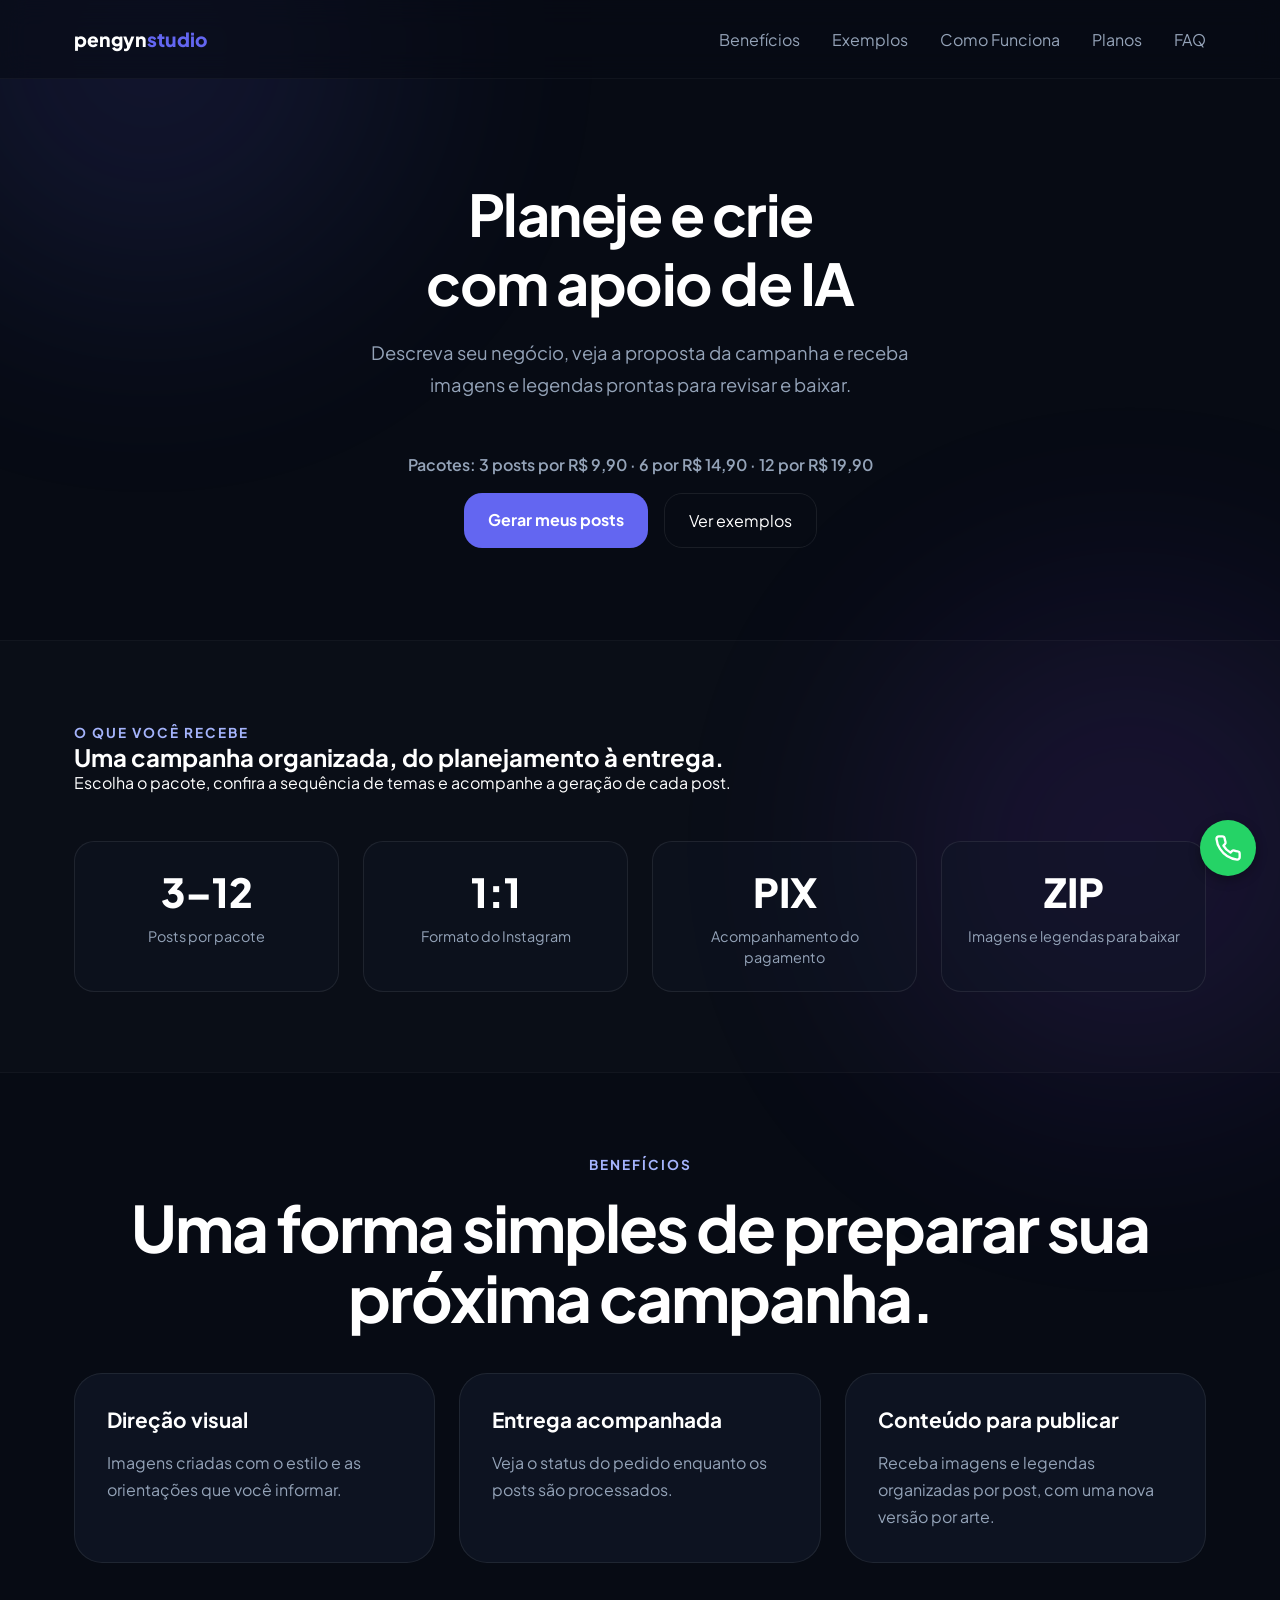
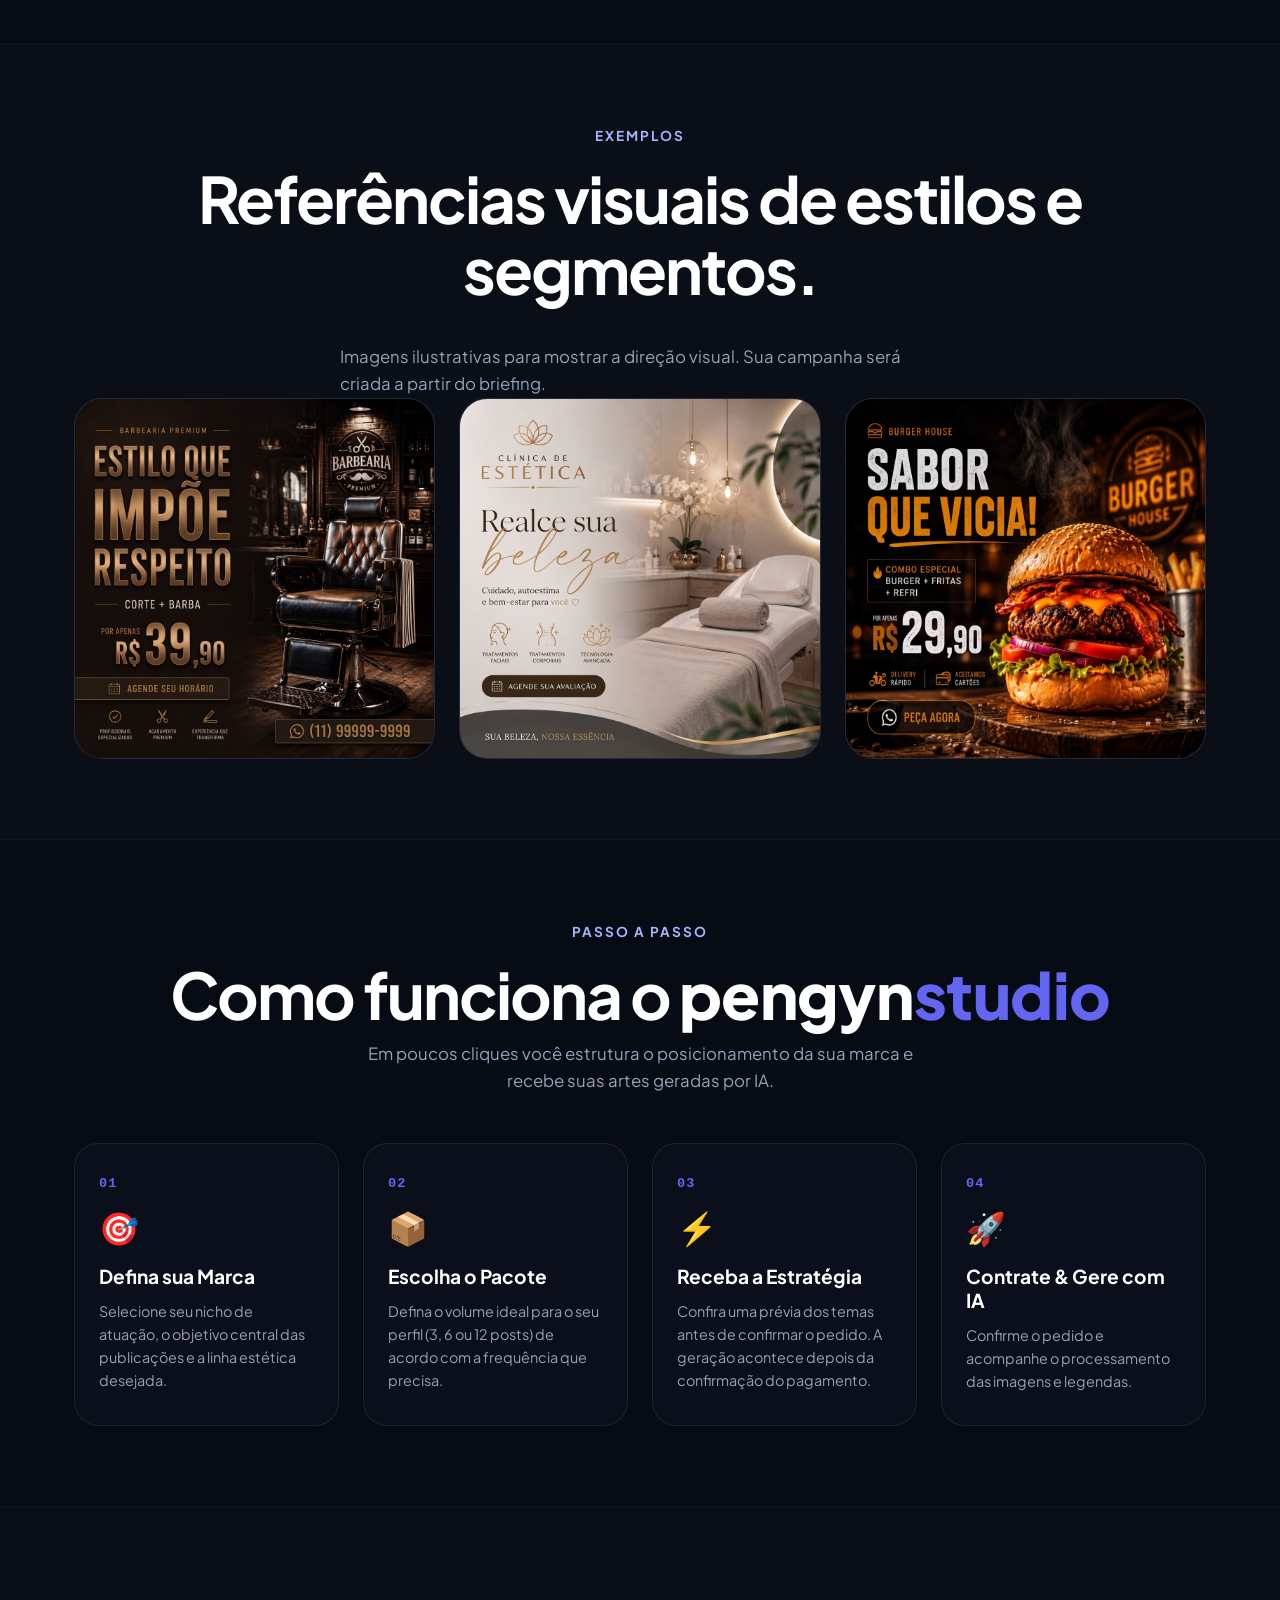
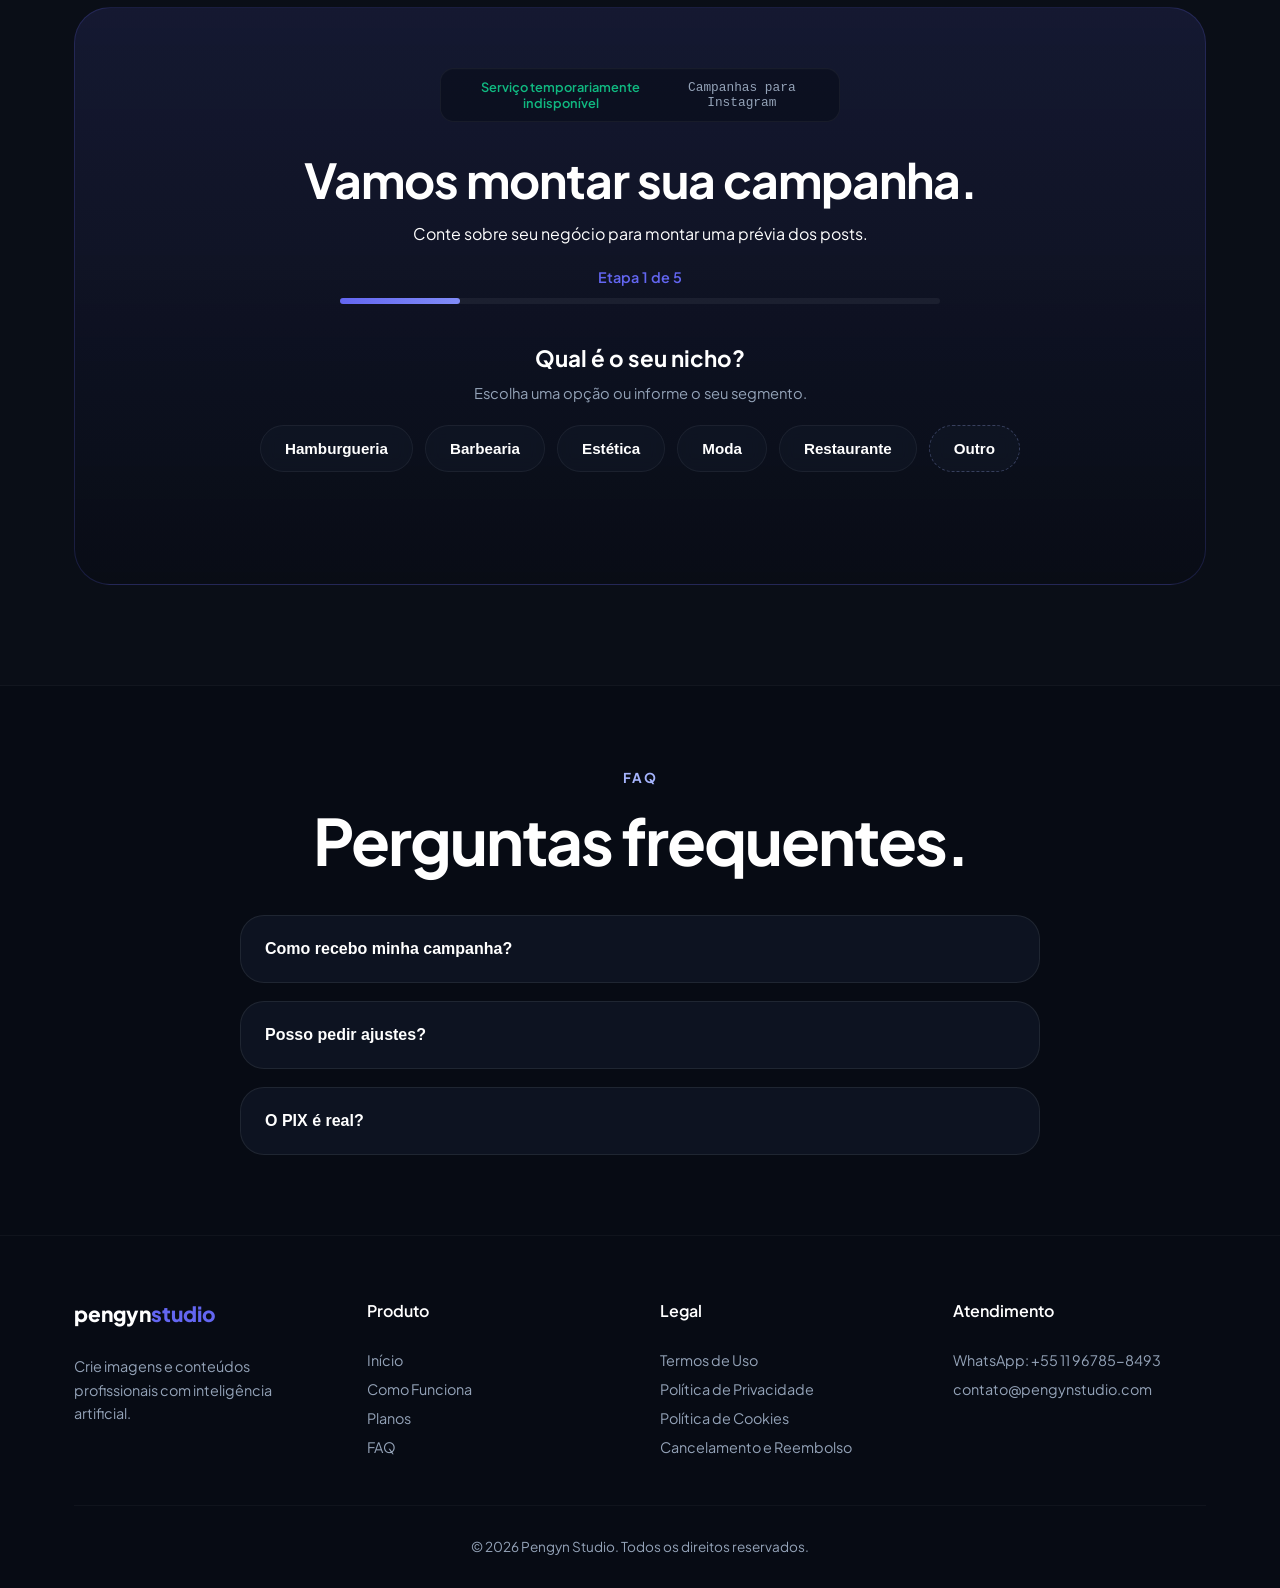
==== frontend/index.html @ 0d28e53b "Polish delivery gallery, mobile layout and accessibility" ====
<!DOCTYPE html>
<html lang="pt-BR">
<head>
  <meta charset="UTF-8">
  <meta name="viewport" content="width=device-width, initial-scale=1.0">

  <title>Pengyn Studio</title>

  <link rel="preconnect" href="https://fonts.googleapis.com">
  <link rel="preconnect" href="https://fonts.gstatic.com" crossorigin>

  <link href="https://fonts.googleapis.com/css2?family=Plus+Jakarta+Sans:wght@400;500;600;700;800&display=swap" rel="stylesheet">

  <link rel="stylesheet" href="styles.css">
</head>

<body>
  <a class="skip-link" href="#onboarding">Ir para criar campanha</a>

  <!-- BACKGROUND GLOW -->
  <div class="bg-glow glow-1"></div>
  <div class="bg-glow glow-2"></div>

  <!-- NAVBAR -->
  <header class="navbar">
    <div class="container nav-wrapper">

      <div class="logo" id="logo-top">
        pengyn<span>studio</span>
      </div>

      <nav class="nav-links">
        <a href="#benefits">Benefícios</a>
        <a href="#showcase">Exemplos</a>
        <a href="#how-it-works">Como Funciona</a>
        <a href="#onboarding">Planos</a>
        <a href="#faq">FAQ</a>
      </nav>

    </div>
  </header>

  <!-- HERO -->
  <section class="hero">
    <div class="container hero-grid">
      <div class="hero-content reveal">

        <h1>
          Planeje e crie <span class="dynamic-text">posts para sua marca</span><br> com apoio de IA
        </h1>

        <p class="hero-subtitle">
          Descreva seu negócio, veja a proposta da campanha e receba imagens e legendas prontas para revisar e baixar.
        </p>

        <p class="hero-plan-summary">Pacotes: 3 posts por R$ 9,90 · 6 por R$ 14,90 · 12 por R$ 19,90</p>
        <div class="hero-actions">
          <a href="#onboarding" class="primary-button">
            Gerar meus posts
          </a>
          <a href="#showcase" class="secondary-button">
            Ver exemplos
          </a>
        </div>

      </div>
    </div>
  </section>

  <!-- SOCIAL PROOF PREMIUM -->
  <section class="social-proof reveal">
    <div class="container">
      <div class="proof-header">
        <span class="section-tag">
          O QUE VOCÊ RECEBE
        </span>
        <h2>
          Uma campanha organizada, do planejamento à entrega.
        </h2>
        <p>
          Escolha o pacote, confira a sequência de temas e acompanhe a geração de cada post.
        </p>
      </div>

      <div class="metrics-grid">
        <div class="metric-card">
          <h3>3–12</h3>
          <span>Posts por pacote</span>
        </div>
        <div class="metric-card">
          <h3>1:1</h3>
          <span>Formato do Instagram</span>
        </div>
        <div class="metric-card">
          <h3>PIX</h3>
          <span>Acompanhamento do pagamento</span>
        </div>
        <div class="metric-card">
          <h3>ZIP</h3>
          <span>Imagens e legendas para baixar</span>
        </div>
      </div>
    </div>
  </section>

  <!-- BENEFITS -->
  <section id="benefits" class="benefits">
    <div class="container">
      <div class="section-header reveal">
        <span class="section-tag">
          BENEFÍCIOS
        </span>
        <h2>
          Uma forma simples de preparar sua próxima campanha.
        </h2>
      </div>

      <div class="benefits-grid">
        <div class="benefit-card reveal">
          <h3>Direção visual</h3>
          <p>
            Imagens criadas com o estilo e as orientações que você informar.
          </p>
        </div>
        <div class="benefit-card reveal">
          <h3>Entrega acompanhada</h3>
          <p>
            Veja o status do pedido enquanto os posts são processados.
          </p>
        </div>
        <div class="benefit-card reveal">
          <h3>Conteúdo para publicar</h3>
          <p>
            Receba imagens e legendas organizadas por post, com uma nova versão por arte.
          </p>
        </div>
      </div>
    </div>
  </section>

  <!-- SHOWCASE -->
  <section id="showcase" class="showcase">
    <div class="container">
      <div class="section-header reveal">
        <span class="section-tag">
          EXEMPLOS
        </span>
        <h2>
          Referências visuais de estilos e segmentos.
        </h2>
      </div>

      <p class="section-subtitle">Imagens ilustrativas para mostrar a direção visual. Sua campanha será criada a partir do briefing.</p>
      <div class="showcase-grid">

          <div class="showcase-card reveal">
          <img src="images/barbearia.jfif" alt="Exemplo Barbearia">
        </div>


          <div class="showcase-card reveal">
          <img src="images/estetica.jfif" alt="Exemplo Estética">
        </div>

 
      
             <div class="showcase-card reveal">
          <img src="images/hamburgueria.jpg" alt="Exemplo Hamburgueria">
        </div>
      </div>
    </div>
  </section>

  <!-- HOW IT WORKS -->
  <section id="how-it-works" class="how-it-works">
    <div class="container">
      <div class="section-header reveal">
        <span class="section-tag">PASSO A PASSO</span>
        <h2>Como funciona o <span class="brand-text">pengyn<span>studio</span></span></h2>
        <p class="section-subtitle">
          Em poucos cliques você estrutura o posicionamento da sua marca e recebe suas artes geradas por IA.
        </p>
      </div>

      <div class="steps-grid">
        <div class="step-card reveal">
          <div class="step-number">01</div>
          <div class="step-icon">🎯</div>
          <h3>Defina sua Marca</h3>
          <p>Selecione seu nicho de atuação, o objetivo central das publicações e a linha estética desejada.</p>
        </div>

        <div class="step-card reveal">
          <div class="step-number">02</div>
          <div class="step-icon">📦</div>
          <h3>Escolha o Pacote</h3>
          <p>Defina o volume ideal para o seu perfil (3, 6 ou 12 posts) de acordo com a frequência que precisa.</p>
        </div>

        <div class="step-card reveal">
          <div class="step-number">03</div>
          <div class="step-icon">⚡</div>
          <h3>Receba a Estratégia</h3>
          <p>Confira uma prévia dos temas antes de confirmar o pedido. A geração acontece depois da confirmação do pagamento.</p>
        </div>

        <div class="step-card reveal">
          <div class="step-number">04</div>
          <div class="step-icon">🚀</div>
          <h3>Contrate & Gere com IA</h3>
          <p>Confirme o pedido e acompanhe o processamento das imagens e legendas.</p>
        </div>
      </div>
    </div>
  </section>

  <!-- ONBOARDING (ENGINE) -->
  <section id="onboarding" class="onboarding">
    <div class="container reveal">
      <div class="cta-box">
        
        <div class="engine-topbar">
          <div class="engine-status">
            <span class="pulse-dot"></span> Verificando serviço...
          </div>
          <div class="engine-version">
            Campanhas para Instagram
          </div>
        </div>

        <h2>Vamos montar sua campanha.</h2>
        <p style="margin-bottom: 24px;">
          Conte sobre seu negócio para montar uma prévia dos posts.
        </p>

        <div class="step-indicator" aria-live="polite" style="font-weight: 600; color: var(--primary); margin-bottom: 12px; font-size: 0.9rem;">
          Etapa 1 de 5
        </div>

        <div class="progress-bar" role="progressbar" aria-label="Progresso do briefing" aria-valuemin="0" aria-valuemax="5" aria-valuenow="1" style="max-width: 600px; margin: 0 auto 40px;">
          <div class="progress"></div>
        </div>

        <div class="questions-wrapper" style="position: relative; min-height: 180px;">
          
          <div class="question-block" data-step="1">
            <h3 style="margin-bottom: 10px; font-size: 1.4rem;">Qual é o seu nicho?</h3>
            <p class="question-helper">Escolha uma opção ou informe o seu segmento.</p>

            <div class="chips niche-chips">
              <button type="button" data-value="hamburgueria">Hamburgueria</button>
              <button type="button" data-value="barbearia">Barbearia</button>
              <button type="button" data-value="estetica">Estética</button>
              <button type="button" data-value="moda">Moda</button>
              <button type="button" data-value="restaurante">Restaurante</button>
              <button type="button" id="btn-other-niche" class="other-niche-chip">Outro</button>
            </div>

            <div id="custom-niche-panel" class="custom-niche-panel hidden">
              <label for="custom-niche-input">Qual é o seu nicho?</label>
              <div class="custom-niche-row">
                <input
                  type="text"
                  id="custom-niche-input"
                  maxlength="80"
                  placeholder="Ex: Pet shop, Advocacia, Fotografia..."
                  autocomplete="off"
                >
                <button type="button" id="btn-custom-niche-continue" class="primary-button">
                  Continuar
                </button>
              </div>
            </div>
          </div>

          <div class="question-block hidden" data-step="2">
            <button type="button" class="back-step">← Voltar</button>
            <h3 style="margin-bottom: 20px; font-size: 1.4rem;">Qual seu objetivo principal?</h3>
            <div class="chips">
              <button data-value="vendas">Mais vendas</button>
              <button data-value="clientes">Atrair clientes</button>
              <button data-value="autoridade">Criar autoridade</button>
              <button data-value="whatsapp">Mensagens no WhatsApp</button>
            </div>
          </div>

          <div class="question-block hidden" data-step="3">
            <button type="button" class="back-step">← Voltar</button>
            <h3 style="margin-bottom: 20px; font-size: 1.4rem;">Qual estilo visual representa sua marca?</h3>
            <div class="chips">
              <button data-value="premium">Premium</button>
              <button data-value="minimalista">Minimalista</button>
              <button data-value="luxo">Luxo</button>
              <button data-value="vibrante">Vibrante</button>
            </div>
          </div>

          <div class="question-block hidden" data-step="4">
            <button type="button" class="back-step">← Voltar</button>
            <h3>O que vamos divulgar?</h3>
            <p class="question-helper">Informe dados reais; não inventaremos preços, depoimentos ou ofertas.</p>
            <form id="brand-brief-form" class="brief-form">
              <label>Produto ou serviço principal <input id="brief-product" maxlength="120" required placeholder="Ex.: hambúrguer artesanal"></label>
              <label>Para quem é? <input id="brief-audience" maxlength="120" placeholder="Ex.: moradores da região"></label>
              <label>Cores da marca <input id="brief-colors" maxlength="120" placeholder="Ex.: azul e branco"></label>
              <label>Orientações confirmadas <textarea id="brief-notes" maxlength="500" rows="3" placeholder="Ex.: tom descontraído; não mencionar preços"></textarea></label>
              <button type="submit" class="primary-button">Ver pacotes</button>
            </form>
          </div>
          <div class="question-block hidden" data-step="5">
            <button type="button" class="back-step">← Voltar</button>
            <h3 style="margin-bottom: 20px; font-size: 1.4rem;">Escolha seu pacote ideal.</h3>
            <div class="pricing-grid-onboarding">
              <div class="price-card-onboarding">
                <h3>Starter</h3>
                <div class="price">R$ 9,90</div>
                <p>3 posts premium</p>
                <button type="button" class="plan-cta-onboarding" data-quantity="3">Escolher plano</button>
              </div>

              <div class="price-card-onboarding featured">
                <div class="featured-badge">MAIS POPULAR</div>
                <h3>Professional</h3>
                <div class="price">R$ 14,90</div>
                <p>6 posts premium</p>
                <button type="button" class="plan-cta-onboarding" data-quantity="6">Escolher plano</button>
              </div>

              <div class="price-card-onboarding">
                <h3>Business</h3>
                <div class="price">R$ 19,90</div>
                <p>12 posts premium</p>
                <button type="button" class="plan-cta-onboarding" data-quantity="12">Escolher plano</button>
              </div>
            </div>
          </div>

        </div>

        <div id="loading-state" class="hidden">
          <div class="loader"></div>
          <p style="font-weight: 600; color: var(--primary);">Estruturando pacote ideal...</p>
        </div>

        <div id="result-card" class="result-card feed-result-card hidden">
          <div class="result-intro">
            <span class="result-eyebrow">PRÉVIA DA CAMPANHA</span>
            <h2>Confira os temas da campanha.</h2>
            <p class="subtitle">
              A versão final será criada após a confirmação do pedido.
            </p>
          </div>

          <div class="strategy-context">
            <div><strong>Nicho:</strong> <span id="out-niche">-</span></div>
            <div><strong>Produto:</strong> <span id="out-product">-</span></div>
            <div><strong>Objetivo:</strong> <span id="out-goal">-</span></div>
            <div><strong>Estilo:</strong> <span id="out-style">-</span></div>
            <div><strong>Pacote:</strong> <span id="out-quantity">-</span></div>
          </div>

          <div class="feed-preview-shell">
            <div class="feed-preview-header">
              <div>
                <span class="feed-preview-label">MAPA VISUAL DO FEED</span>
                <h3>Seu plano de conteúdo</h3>
              </div>
              <span class="feed-preview-count" id="feed-preview-count">- posts</span>
            </div>

            <div class="strategy-grid feed-strategy-grid" id="dynamic-grid">
              <!-- Tiles do mapa visual injetados via JS -->
            </div>

            <div class="strategy-journey" aria-label="Jornada estratégica">
              <span>Atenção</span>
              <span class="journey-arrow">→</span>
              <span>Interesse</span>
              <span class="journey-arrow">→</span>
              <span>Confiança</span>
              <span class="journey-arrow">→</span>
              <span>Ação</span>
            </div>
          </div>

          <div class="result-conversion-copy">
            <strong>A estratégia está pronta.</strong>
            <span>Agora transforme esse plano em posts exclusivos para a sua marca.</span>
          </div>

          <div class="result-actions">
            <button type="button" id="btn-checkout" class="primary-button">Criar meus posts</button>
            <button type="button" id="btn-restart" class="secondary-button">Refazer estratégia</button>
          </div>

          <div id="checkout-panel" class="flow-panel hidden">
            <h3>Revise antes de gerar o Pix</h3>
            <div id="checkout-summary" class="checkout-summary" aria-live="polite"></div>
            <h3>Dados para o pedido</h3>
            <p class="flow-note">O e-mail identifica o pedido. Guarde esta página para acompanhar a entrega; não enviamos acesso por e-mail nesta versão.</p>
            <form id="checkout-form">
              <label>
                Instagram
                <input type="text" id="client-instagram" name="instagram" required maxlength="80" placeholder="@sua_marca" autocomplete="username">
              </label>
              <label>
                WhatsApp
                <input type="tel" id="client-whatsapp" name="whatsapp" required inputmode="numeric" placeholder="(11) 99999-9999" autocomplete="tel">
              </label>
              <label>
                E-mail
                <input type="email" id="client-email" name="email" required placeholder="voce@email.com" autocomplete="email">
              </label>
              <p id="checkout-error" class="form-error hidden" role="alert"></p>
              <button type="submit" id="btn-submit-checkout" class="primary-button">Gerar PIX</button>
            </form>
          </div>

          <div id="pix-panel" class="flow-panel hidden">
            <h3>PIX do pedido</h3>
            <p id="pix-explanation" class="flow-note">Aguardando confirmação do pagamento.</p>
            <p id="order-reference" class="flow-note"></p>
            <p class="flow-note">Salve o link de acesso para acompanhar e baixar a campanha em outro momento. Qualquer pessoa com esse link poderá ver o pedido.</p>
            <button type="button" id="btn-copy-order-link" class="secondary-button">Copiar link do pedido</button>
            <a id="payment-ticket" class="secondary-button hidden" target="_blank" rel="noopener noreferrer">Abrir instruções do Pix</a>
            <p class="pix-meta">Transação: <span id="out-transaction-id">-</span></p>
            <textarea id="out-pix-code" readonly rows="4"></textarea>
            <div class="pix-actions">
              <button type="button" id="btn-copy-pix" class="secondary-button">Copiar código</button>
              <button type="button" id="btn-simulate-payment" class="primary-button hidden">Simular pagamento aprovado</button>
            </div>
            <p id="order-progress" class="flow-note" role="status"></p>
            <p id="pix-error" class="form-error hidden" role="alert"></p>
            <button id="btn-refresh-order" type="button" class="secondary-button">Atualizar acompanhamento</button>
          </div>

          <div id="delivery-panel" class="flow-panel hidden">
            <h3>Artes do pacote</h3>
            <p class="flow-note">Sua campanha está pronta. Baixe as imagens e as legendas ou solicite uma nova versão de um post.</p>
            <div id="delivery-gallery" class="delivery-gallery" aria-live="polite"></div>
            <button id="btn-download-campaign" type="button" class="secondary-button">Baixar campanha (.zip)</button>
          </div>
        </div>

      </div>
    </div>
  </section>

  

  <!-- FAQ -->
  <section id="faq" class="faq">
    <div class="container">
      <div class="section-header reveal">
        <span class="section-tag">
          FAQ
        </span>
        <h2>
          Perguntas frequentes.
        </h2>
      </div>

      <div class="faq-list">
        <div class="faq-item reveal">
          <button class="faq-question">
            Como recebo minha campanha?
          </button>
          <div class="faq-answer">
            <p>Após a confirmação do pagamento, acompanhe o pedido nesta página. Quando estiver pronto, baixe as imagens e legendas em ZIP. O acesso não é enviado por e-mail nesta versão.</p>
          </div>
        </div>

        <div class="faq-item reveal">
          <button class="faq-question">
            Posso pedir ajustes?
          </button>
          <div class="faq-answer">
            <p>As imagens são criadas para o briefing informado. Você pode solicitar uma nova versão de cada post uma vez.</p>
          </div>
        </div>

        <div class="faq-item reveal">
          <button class="faq-question">
            O PIX é real?
          </button>
          <div class="faq-answer">
            <p id="faq-pix-answer">Verificando a disponibilidade do pagamento.</p>
          </div>
        </div>
      </div>
    </div>
  </section>

  <footer class="site-footer">
    <div class="container">
      <div class="footer-grid">
        
        <!-- Coluna 1 - Pengyn Studio -->
        <div class="footer-col">
          <div class="footer-logo">
            pengyn<span>studio</span>
          </div>
          <p class="footer-description">
            Crie imagens e conteúdos profissionais com inteligência artificial.
          </p>
        </div>

        <!-- Coluna 2 - Produto -->
        <div class="footer-col">
          <h4>Produto</h4>
          <ul class="footer-links">
            <li><a href="#">Início</a></li>
            <li><a href="#how-it-works">Como Funciona</a></li>
            <li><a href="#onboarding">Planos</a></li>
            <li><a href="#faq">FAQ</a></li>
          </ul>
        </div>

        <!-- Coluna 3 - Legal -->
        <div class="footer-col">
          <h4>Legal</h4>
          <ul class="footer-links">
            <li><a href="legal/terms.html" id="terms-link">Termos de Uso</a></li>
            <li><a href="legal/privacy.html" id="privacy-link">Política de Privacidade</a></li>
            <li><a href="legal/cookies.html" id="cookies-link">Política de Cookies</a></li>
            <li><a href="legal/refund.html" id="refund-link">Cancelamento e Reembolso</a></li>
          </ul>
        </div>

        <!-- Coluna 4 - Atendimento -->
        <div class="footer-col">
          <h4>Atendimento</h4>
          <ul class="footer-links">
            <li>
              <a href="https://wa.me/5511967858493" target="_blank" rel="noopener noreferrer">
                WhatsApp: +55 11 96785-8493
              </a>
            </li>
            <li><a href="mailto:contato@pengynstudio.com">contato@pengynstudio.com</a></li>
          </ul>
        </div>

      </div>

      <div class="footer-bottom">
        <p>© 2026 Pengyn Studio. Todos os direitos reservados.</p>
      </div>
    </div>
  </footer>

  <!-- WHATSAPP FLOATING BUTTON -->
  <a href="https://wa.me/5511967858493?text=Olá!%20Vim%20pelo%20Pengyn%20Studio%20e%20gostaria%20de%20saber%20mais%20sobre%20os%20planos." 
     class="whatsapp-float" 
     target="_blank" 
     rel="noopener noreferrer"
     aria-label="Contato via WhatsApp">
    <svg xmlns="http://www.w3.org/2000/svg" width="24" height="24" viewBox="0 0 24 24" fill="none" stroke="currentColor" stroke-width="2" stroke-linecap="round" stroke-linejoin="round">
      <path d="M22 16.92v3a2 2 0 0 1-2.18 2 19.79 19.79 0 0 1-8.63-3.07 19.5 19.5 0 0 1-6-6 19.79 19.79 0 0 1-3.07-8.67A2 2 0 0 1 4.11 2h3a2 2 0 0 1 2 1.72 12.84 12.84 0 0 0 .7 2.81 2 2 0 0 1-.45 2.11L8.09 9.91a16 16 0 0 0 6 6l1.27-1.27a2 2 0 0 1 2.11-.45 12.84 12.84 0 0 0 2.81.7A2 2 0 0 1 22 16.92z"></path>
    </svg>
  </a>

  <script src="script.js"></script>

</body>
</html>
---- frontend/styles.css ----
* {
  margin: 0;
  padding: 0;
  box-sizing: border-box;
}

:root {
  --bg: #070B14;
  --card: #111827;
  --border: rgba(255, 255, 255, .08);
  --primary: #6366F1;
  --primary-hover: #4F46E5;
  --text: #FFFFFF;
  --muted: #94A3B8;
  --radius: 24px;
}

html {
  scroll-behavior: smooth;
  scroll-snap-type: y proximity;
  scroll-padding-top: 90px;
}

body {
  font-family: 'Plus Jakarta Sans', sans-serif;
  background: var(--bg);
  color: var(--text);
  overflow-x: hidden;
}

.container {
  width: 100%;
  max-width: 1180px;
  margin: 0 auto;
  padding: 0 24px;
}

/* BACKGROUND & GLOWS */
.bg-glow {
  position: fixed;
  width: 500px;
  height: 500px;
  border-radius: 50%;
  filter: blur(120px);
  opacity: .12;
  z-index: -1;
}

.glow-1 {
  background: #6366F1;
  top: -200px;
  left: -100px;
}

.glow-2 {
  background: #7C3AED;
  right: -100px;
  bottom: -200px;
}

/* NAVBAR */
.navbar {
  position: sticky;
  top: 0;
  z-index: 1000;
  backdrop-filter: blur(14px);
  -webkit-backdrop-filter: blur(14px);
  background: rgba(7, 11, 20, .6);
  border-bottom: 1px solid rgba(255, 255, 255, .04);
}

.nav-wrapper {
  height: 78px;
  display: flex;
  align-items: center;
  justify-content: space-between;
}

.logo {
  font-size: 1.2rem;
  font-weight: 800;
  cursor: pointer;
  transition: opacity 0.3s;
}

.logo:hover {
  opacity: 0.8;
}

.logo span {
  color: var(--primary);
}

.nav-links {
  display: flex;
  gap: 32px;
}

.nav-links a {
  color: var(--muted);
  text-decoration: none;
  transition: .3s;
}

.nav-links a:hover {
  color: var(--text);
}

/* HERO */
.hero {
  padding: 100px 0 60px;
  scroll-snap-align: start;
}

.hero-grid {
  display: flex;
  flex-direction: column;
  align-items: center;
  justify-content: center;
  text-align: center;
  gap: 40px;
}

.hero-content {
  display: flex;
  flex-direction: column;
  align-items: center;
  max-width: 800px;
  margin: 0 auto;
}

.hero h1 {
  font-size: clamp(2rem, 4.5vw, 3.8rem); /* Reduzido de 5.5rem para caber confortavelmente em uma/duas linhas */
  line-height: 1.2;
  letter-spacing: -1.5px;
  margin-bottom: 20px;
  height: auto; /* Removeu o height fixo de 180px que causava o overflow e sobreposição */
  display: block; /* Removeu o flex column que quebrava as palavras em blocos verticais estranhos */
  text-align: center;
}
.hero-subtitle {
  font-size: 1.15rem;
  color: var(--muted);
  max-width: 580px;
  line-height: 1.7;
  margin-bottom: 36px;
}

.hero-actions {
  display: flex;
  justify-content: center;
  gap: 16px;
  margin-bottom: 32px;
}

.primary-button {
  background: var(--primary);
  color: #FFF;
  text-decoration: none;
  padding: 16px 24px;
  border-radius: 18px;
  font-weight: 700;
  transition: .3s;
  border: none;
  cursor: pointer;
  font-family: inherit;
}

.primary-button:hover {
  background: var(--primary-hover);
  transform: translateY(-3px);
}

.primary-button:disabled,
.secondary-button:disabled {
  opacity: 0.55;
  cursor: not-allowed;
  transform: none;
}

.secondary-button {
  border: 1px solid var(--border);
  color: #FFF;
  text-decoration: none;
  padding: 16px 24px;
  border-radius: 18px;
  transition: .3s;
}

.secondary-button:hover {
  background: rgba(255, 255, 255, 0.03);
  border-color: rgba(255, 255, 255, 0.2);
}

/* SECTIONS */
section {
  padding: 80px 0;
  scroll-snap-align: start;
}

.bg-alt {
  background-color: rgba(255, 255, 255, 0.015);
  border-top: 1px solid rgba(255, 255, 255, 0.03);
  border-bottom: 1px solid rgba(255, 255, 255, 0.03);
}

.section-header {
  text-align: center;
  margin-bottom: 40px;
}

.section-tag {
  color: #A5B4FC;
  font-size: .85rem;
  letter-spacing: 2px;
  font-weight: 700;
}

.section-header h2 {
  margin-top: 18px;
  font-size: clamp(2rem, 5vw, 4rem);
  letter-spacing: -2px;
  line-height: 1.1;
}

/* ========================================================================== */
/* PENGYN — EXPLICAÇÃO SEMPRE VISÍVEL NOS CARDS                              */
/* ========================================================================== */

.feed-tile {
  justify-content: flex-start;
}

.feed-tile-content {
  margin-top: auto;
}

/* descrição passa a fazer parte do card normalmente */
.feed-tile-desc {
  position: relative;
  inset: auto;

  z-index: 2;

  display: block;

  margin: 12px 0 0;
  padding: 0;

  opacity: 1;
  transform: none;

  background: none;

  color: rgba(226, 232, 240, 0.72);

  font-size: 0.76rem;
  line-height: 1.45;
  font-weight: 500;

  max-width: 94%;

  pointer-events: auto;

  transition: color .25s ease;
}

/* hover continua dando acabamento, mas não revela informação */
.feed-tile:hover .feed-tile-desc {
  opacity: 1;
  transform: none;
  color: rgba(255, 255, 255, 0.92);
}


/* MINIMALISTA */
.feed-result-card[data-style="minimalista"]
.feed-tile-desc {
  color: rgba(51, 65, 85, 0.72);
}

.feed-result-card[data-style="minimalista"]
.feed-tile:hover
.feed-tile-desc {
  color: #334155;
}


/* LUXO */
.feed-result-card[data-style="luxo"]
.feed-tile-desc {
  color: rgba(255, 247, 223, 0.68);
}

.feed-result-card[data-style="luxo"]
.feed-tile:hover
.feed-tile-desc {
  color: #FFF7DF;
}


/* VIBRANTE */
.feed-result-card[data-style="vibrante"]
.feed-tile-desc {
  color: rgba(255, 255, 255, 0.78);
}


/* TABLET E CELULAR */
@media (max-width: 760px) {

  .feed-tile-desc {
    display: block !important;

    margin-top: 8px;

    font-size: clamp(
      .55rem,
      1.8vw,
      .68rem
    );

    line-height: 1.35;

    max-width: 100%;
  }
}


@media (max-width: 460px) {

  .feed-tile {
    padding: 9px;
  }

  .feed-tile-title {
    margin-bottom: 3px;
  }

  .feed-tile-desc {
    display: block !important;

    margin-top: 6px;

    font-size: clamp(
      .5rem,
      2.15vw,
      .62rem
    );

    line-height: 1.28;
  }
}

.metrics-grid {
  display: grid;
  grid-template-columns: repeat(4, 1fr);
  gap: 24px;
  margin-top: 48px;
}

/* Alternância automática entre seções */
main > section:nth-of-type(even),
body > section:nth-of-type(even) {
  background-color: rgba(255, 255, 255, 0.015);
  border-top: 1px solid rgba(255, 255, 255, 0.03);
  border-bottom: 1px solid rgba(255, 255, 255, 0.03);
}

.metric-card {
  background: rgba(17, 24, 39, 0.4);
  border: 1px solid var(--border);
  padding: 24px;
  border-radius: 20px;
  text-align: center;
}

.metric-card h3 {
  font-size: 2.5rem;
  font-weight: 800;
  color: var(--text);
  margin-bottom: 8px;
}

.metric-card span {
  color: var(--muted);
  font-size: 0.9rem;
}

/* BENEFITS & SHOWCASE */
.benefits-grid, .showcase-grid {
  display: grid;
  grid-template-columns: repeat(3, 1fr);
  gap: 24px;
}

.benefit-card {
  background: rgba(17, 24, 39, .7);
  border: 1px solid var(--border);
  padding: 32px;
  border-radius: 28px;
  transition: .35s;
}

.benefit-card:hover {
  transform: translateY(-6px);
  border-color: rgba(99, 102,241, .35);
}

.benefit-card h3 {
  margin-bottom: 16px;
  font-size: 1.3rem;
}

.benefit-card p {
  color: var(--muted);
  line-height: 1.7;
}

.showcase-card {
  border-radius: 28px;
  overflow: hidden;
  border: 1px solid var(--border);
  background: var(--card);
  transition: .35s;
}

.showcase-card:hover {
  transform: translateY(-8px);
}

.showcase-card img {
  width: 100%;
  display: block;
}

/* ONBOARDING & ENGINE UI */
.onboarding {
  padding: 100px 0;
}

.cta-box {
  text-align: center;
  background: linear-gradient(180deg, rgba(99, 102, 241, 0.12) 0%, rgba(7, 11, 20, 0.4) 100%);
  border: 1px solid rgba(99, 102, 241, .2);
  padding: 60px 40px;
  border-radius: 36px;
  position: relative;
}

.cta-box h2 {
  font-size: clamp(2rem, 4vw, 3rem);
  line-height: 1.1;
  letter-spacing: -1px;
  margin-bottom: 16px;
}

.engine-topbar {
  display: flex;
  justify-content: space-between;
  align-items: center;
  background: rgba(7, 11, 20, 0.5);
  border: 1px solid rgba(255, 255, 255, 0.05);
  padding: 10px 18px;
  border-radius: 14px;
  max-width: 400px;
  margin: 0 auto 32px;
  font-size: 0.8rem;
  box-shadow: inset 0 1px 1px rgba(255,255,255,0.02);
}

.engine-status {
  display: flex;
  align-items: center;
  gap: 8px;
  color: #10B981;
  font-weight: 600;
}

.pulse-dot {
  width: 8px;
  height: 8px;
  background-color: #10B981;
  border-radius: 50%;
  box-shadow: 0 0 0 0 rgba(16, 185, 129, 0.6);
  animation: pulse 1.8s infinite;
}

@keyframes pulse {
  0% { transform: scale(0.95); box-shadow: 0 0 0 0 rgba(16, 185, 129, 0.5); }
  70% { transform: scale(1); box-shadow: 0 0 0 6px rgba(16, 185, 129, 0); }
  100% { transform: scale(0.95); box-shadow: 0 0 0 0 rgba(16, 185, 129, 0); }
}

.engine-version {
  color: var(--muted);
  font-family: monospace;
}

/* PROGRESS BAR */
.progress-bar {
  width: 100%;
  height: 6px;
  background: rgba(255, 255, 255, .06);
  border-radius: 999px;
}

.progress {
  height: 100%;
  width: 25%;
  background: linear-gradient(90deg, var(--primary), #818CF8);
  border-radius: 999px;
  transition: width .4s cubic-bezier(0.4, 0, 0.2, 1);
}

/* TRANSIÇÕES SUAVES DAS PERGUNTAS */
.question-block {
  opacity: 1;
  transform: translateY(0);
  transition: opacity .35s ease, transform .35s ease, visibility .35s;
  visibility: visible;
  width: 100%;
}

.question-block.hidden {
  display: block !important; 
  opacity: 0;
  transform: translateY(15px);
  pointer-events: none;
  position: absolute;
  top: 0;
  left: 0;
  visibility: hidden;
}

/* CHIPS */
.chips {
  display: flex;
  flex-wrap: wrap;
  gap: 12px;
  justify-content: center;
  margin-top: 20px;
}

.chips button {
  padding: 14px 24px;
  border-radius: 999px;
  background: rgba(17, 24, 39, 0.6);
  border: 1px solid rgba(255, 255, 255, 0.06);
  color: #fff;
  font-weight: 600;
  font-size: 0.95rem;
  cursor: pointer;
  transition: all .25s ease;
  backdrop-filter: blur(8px);
  -webkit-backdrop-filter: blur(8px);
}

.chips button:hover {
  transform: translateY(-2px);
  border-color: rgba(99, 102, 241, .4);
  background: rgba(17, 24, 39, 0.8);
}

.chips button.active {
  background: rgba(99, 102, 241, 0.15);
  border: 1px solid rgba(99, 102, 241, 0.6);
  color: #E0E7FF;
  box-shadow: 0 0 15px rgba(99, 102, 241, 0.15);
}

/* CARREGAMENTO IA */
#loading-state {
  display: flex;
  flex-direction: column;
  align-items: center;
  justify-content: center;
  padding: 30px 0;
}

.loader {
  width: 40px;
  height: 40px;
  border: 3px solid rgba(255, 255, 255, .05);
  border-top: 3px solid var(--primary);
  border-radius: 50%;
  animation: spin 0.9s linear infinite;
  margin-bottom: 16px;
}

@keyframes spin {
  to { transform: rotate(360deg); }
}

/* STRATEGY OUTPUT PREMIUM */
.result-card {
  background: rgba(17, 24, 39, 0.5);
  border: 1px solid rgba(255, 255, 255, 0.06);
  padding: 32px;
  border-radius: 24px;
  margin-top: 20px;
  text-align: left;
}

.result-card h2 {
  font-size: 1.8rem;
  text-align: center;
  margin-bottom: 8px;
}

.result-card .subtitle {
  text-align: center;
  color: var(--muted);
  margin-bottom: 24px;
  font-size: 1rem;
}

.strategy-context {
  display: flex;
  gap: 24px;
  justify-content: center;
  flex-wrap: wrap;
  margin-bottom: 32px;
  padding: 12px;
  background: rgba(255, 255, 255, 0.02);
  border-radius: 12px;
  border: 1px solid rgba(255,255,255,0.02);
}

.strategy-context div {
  font-size: 0.9rem;
  color: var(--muted);
}

.strategy-context span {
  color: var(--primary);
  font-weight: 700;
  margin-left: 4px;
}

.strategy-grid {
  display: grid;
  grid-template-columns: repeat(3, 1fr);
  gap: 20px;
}

.strategy-card {
  background: rgba(7, 11, 20, 0.4);
  border: 1px solid rgba(255, 255, 255, 0.04);
  border-radius: 20px;
  overflow: hidden;
  display: flex;
  flex-direction: column;
  transition: .3s ease;
}

.strategy-card:hover {
  transform: translateY(-4px);
  border-color: rgba(99, 102, 241, .3);
  box-shadow: 0 10px 20px rgba(0,0,0,0.2);
}

.strategy-header {
  background: linear-gradient(135deg, rgba(99, 102, 241, .15), rgba(124, 58, 237, .08));
  padding: 20px 16px;
  font-weight: 700;
  color: #A5B4FC;
  text-align: center;
  border-bottom: 1px solid rgba(255, 255, 255, 0.02);
  font-size: 1.05rem;
  display: flex;
  align-items: center;
  justify-content: center;
  min-height: 80px; 
}

.strategy-desc {
  padding: 20px 16px;
  font-size: 0.85rem;
  color: var(--muted);
  text-align: center;
  line-height: 1.6;
  font-weight: 400;
}

/* PRICING */
.pricing-grid {
  display: grid;
  grid-template-columns: repeat(3, 1fr);
  gap: 24px;
}

/* PRICING GRID FOR ONBOARDING */
.pricing-grid-onboarding {
  display: grid;
  grid-template-columns: repeat(3, 1fr);
  gap: 16px;
  margin-top: 20px;
}

.price-card-onboarding {
  position: relative;
  background: rgba(17, 24, 39, .7);
  border: 1px solid var(--border);
  border-radius: 30px;
  padding: 32px 24px;
  transition: .35s;
  cursor: pointer;
}

.price-card-onboarding:hover {
  transform: translateY(-4px);
}

.price-card-onboarding.featured {
  border: 1px solid rgba(99, 102, 241, .4);
  box-shadow: 0 0 30px rgba(99, 102, 241, 0.08);
}

.price-card-onboarding .featured-badge {
  position: absolute;
  top: 14px;
  right: 14px;
  background: var(--primary);
  padding: 4px 12px;
  border-radius: 999px;
  font-size: .7rem;
  font-weight: 700;
  letter-spacing: 0.5px;
}

.price-card-onboarding .price {
  font-size: 2.5rem;
  font-weight: 800;
  margin: 16px 0;
}

.price-card-onboarding p {
  color: var(--muted);
  margin-bottom: 20px;
  font-size: 0.9rem;
}

.price-card-onboarding h3 {
  font-size: 1.2rem;
  margin-bottom: 8px;
}

.price-card-onboarding button {
  width: 100%;
  background: var(--primary);
  color: #FFF;
  border: none;
  padding: 12px;
  border-radius: 14px;
  font-weight: 700;
  cursor: pointer;
  transition: .3s;
  font-size: 0.9rem;
}

.price-card-onboarding button:hover {
  background: var(--primary-hover);
}

.price-card-onboarding.selected {
  border-color: var(--primary);
  background: rgba(99, 102, 241, 0.1);
}

.price-card {
  position: relative;
  background: rgba(17, 24, 39, .7);
  border: 1px solid var(--border);
  border-radius: 30px;
  padding: 42px;
  transition: .35s;
}

.price-card:hover {
  transform: translateY(-8px);
}

.featured {
  border: 1px solid rgba(99, 102, 241, .4);
  box-shadow: 0 0 30px rgba(99, 102, 241, 0.08);
}

.featured-badge {
  position: absolute;
  top: 18px;
  right: 18px;
  background: var(--primary);
  padding: 6px 14px;
  border-radius: 999px;
  font-size: .75rem;
  font-weight: 700;
  letter-spacing: 0.5px;
}

.price {
  font-size: 3rem;
  font-weight: 800;
  margin: 24px 0;
}

.price-card p {
  color: var(--muted);
  margin-bottom: 32px;
}

.price-card button {
  width: 100%;
  background: var(--primary);
  color: #FFF;
  border: none;
  padding: 16px;
  border-radius: 18px;
  font-weight: 700;
  cursor: pointer;
  transition: .3s;
}

.price-card button:hover {
  background: var(--primary-hover);
}

/* FAQ */
.faq-list {
  max-width: 800px;
  margin: 0 auto;
  display: flex;
  flex-direction: column;
  gap: 18px;
}

.faq-item {
  border: 1px solid var(--border);
  border-radius: 24px;
  overflow: hidden;
  background: rgba(17, 24, 39, .7);
}

.faq-question {
  width: 100%;
  background: none;
  border: none;
  color: #FFF;
  text-align: left;
  padding: 24px;
  font-size: 1rem;
  font-weight: 600;
  cursor: pointer;
}

.faq-answer {
  max-height: 0;
  overflow: hidden;
  transition: max-height .4s cubic-bezier(0.4, 0, 0.2, 1);
}

.faq-answer p {
  padding: 0 24px 24px;
  color: var(--muted);
  line-height: 1.7;
}

/* REVEAL ON SCROLL */
.reveal {
  opacity: 0;
  transform: translateY(30px);
  transition: opacity .8s cubic-bezier(0.16, 1, 0.3, 1), transform .8s cubic-bezier(0.16, 1, 0.3, 1);
}

.reveal.active {
  opacity: 1;
  transform: translateY(0);
}

.benefits-grid .reveal:nth-child(1),
.showcase-grid .reveal:nth-child(1),
.pricing-grid .reveal:nth-child(1) {
  transition-delay: 0.1s;
}

.benefits-grid .reveal:nth-child(2),
.showcase-grid .reveal:nth-child(2),
.pricing-grid .reveal:nth-child(2) {
  transition-delay: 0.25s;
}

.benefits-grid .reveal:nth-child(3),
.showcase-grid .reveal:nth-child(3),
.pricing-grid .reveal:nth-child(3) {
  transition-delay: 0.4s;
}

.dynamic-text {
  color: var(--primary);
  font-weight: 700;
  display: inline;
  min-width: 280px;
  text-align: left;
}

.hidden {
  display: none !important;
}
.brand-text {
  font-weight: 800;
  letter-spacing: -0.5px;
}

.brand-text span {
  color: var(--primary);
}

/* HOW IT WORKS */
.how-it-works {
  padding: 80px 0;
  position: relative;
}

.section-subtitle {
  color: var(--muted);
  font-size: 1.05rem;
  max-width: 600px;
  margin: 12px auto 0;
  line-height: 1.6;
}

.steps-grid {
  display: grid;
  grid-template-columns: repeat(4, 1fr);
  gap: 24px;
  margin-top: 48px;
}

.step-card {
  background: rgba(17, 24, 39, 0.4);
  border: 1px solid var(--border);
  padding: 32px 24px;
  border-radius: 24px;
  position: relative;
  transition: transform 0.3s ease, border-color 0.3s ease;
  display: flex;
  flex-direction: column;
}

.step-card:hover {
  transform: translateY(-6px);
  border-color: rgba(99, 102, 241, 0.4);
}

.step-number {
  font-size: 0.85rem;
  font-weight: 800;
  color: var(--primary);
  letter-spacing: 1px;
  margin-bottom: 16px;
  font-family: monospace;
}

.step-icon {
  font-size: 2rem;
  margin-bottom: 16px;
}

.step-card h3 {
  font-size: 1.2rem;
  color: var(--text);
  margin-bottom: 12px;
}

.step-card p {
  font-size: 0.9rem;
  color: var(--muted);
  line-height: 1.6;
}

@media (max-width: 980px) {
  .steps-grid {
    grid-template-columns: repeat(2, 1fr);
  }
}

@media (max-width: 600px) {
  .steps-grid {
    grid-template-columns: 1fr;
  }
}


/* RESPONSIVE */
@media (max-width: 980px) {
  .hero-grid, .benefits-grid, .showcase-grid, .pricing-grid, .pricing-grid-onboarding, .strategy-grid, .metrics-grid, .delivery-gallery {
    grid-template-columns: 1fr;
  }

  .nav-links {
    display: none;
  }

  .hero {
    padding-top: 80px;
  }

  .hero h1 {
    font-size: clamp(2.5rem, 9vw, 3.8rem);
    min-height: 140px; 
  }

  .cta-box {
    padding: 40px 20px;
  }
}

/* ==========================================================================
   RESULT ACTIONS (BOTÕES DE COMPRA E REFAZER)
   ========================================================================== */
.result-actions {
  display: flex;
  gap: 16px;
  justify-content: center;
  margin-top: 40px;
  flex-wrap: wrap;
}

.result-actions button {
  width: 100%;
  max-width: 280px;
  cursor: pointer;
  font-size: 1rem;
}

#btn-restart {
  background: rgba(255, 255, 255, 0.03);
  border: 1px solid rgba(255, 255, 255, 0.1);
}

#btn-restart:hover {
  background: rgba(255, 255, 255, 0.08);
  border-color: rgba(255, 255, 255, 0.2);
}

.flow-panel {
  margin-top: 28px;
  padding-top: 28px;
  border-top: 1px solid rgba(255, 255, 255, 0.06);
}

.flow-panel h3 {
  font-size: 1.25rem;
  margin-bottom: 8px;
  text-align: center;
}

.flow-note {
  color: var(--muted);
  font-size: 0.9rem;
  text-align: center;
  margin-bottom: 20px;
  line-height: 1.6;
}

#checkout-form {
  display: flex;
  flex-direction: column;
  gap: 14px;
  max-width: 420px;
  margin: 0 auto;
  text-align: left;
}

#checkout-form label {
  display: flex;
  flex-direction: column;
  gap: 6px;
  font-size: 0.85rem;
  font-weight: 600;
  color: var(--muted);
}

#checkout-form input,
#out-pix-code {
  width: 100%;
  background: rgba(7, 11, 20, 0.6);
  border: 1px solid rgba(255, 255, 255, 0.08);
  border-radius: 14px;
  padding: 12px 14px;
  color: var(--text);
  font-family: inherit;
  font-size: 0.95rem;
}

#checkout-form input:focus,
#out-pix-code:focus {
  outline: none;
  border-color: rgba(99, 102, 241, 0.6);
}

.form-error {
  color: #FCA5A5;
  font-size: 0.85rem;
  text-align: center;
}

.pix-meta {
  text-align: center;
  font-size: 0.85rem;
  color: var(--muted);
  margin-bottom: 12px;
  word-break: break-all;
}

#out-pix-code {
  min-height: 96px;
  resize: none;
  margin-bottom: 16px;
  font-family: monospace;
  font-size: 0.8rem;
}

#btn-submit-checkout {
  width: 100%;
}

.pix-actions {
  display: flex;
  gap: 12px;
  flex-wrap: wrap;
  justify-content: center;
}

.pix-actions .primary-button,
.pix-actions .secondary-button {
  flex: 1;
  min-width: 180px;
  text-align: center;
  cursor: pointer;
  font-family: inherit;
  font-weight: 700;
}

.input-error-msg {
  color: #FCA5A5;
  font-size: 0.8rem;
  margin-top: 4px;
  display: block;
  font-weight: 500;
}

#checkout-form input.input-invalid {
  border-color: #EF4444;
  box-shadow: 0 0 0 2px rgba(239, 68, 68, 0.15);
}

#checkout-form input.input-valid {
  border-color: #10B981;
  box-shadow: 0 0 0 2px rgba(16, 185, 129, 0.15);
}

.delivery-gallery {
  display: grid;
  grid-template-columns: repeat(3, 1fr);
  gap: 16px;
}

.delivery-card {
  margin: 0;
  border-radius: 20px;
  overflow: hidden;
  border: 1px solid rgba(255, 255, 255, 0.08);
  background: rgba(7, 11, 20, 0.4);
}

.delivery-card img {
  width: 100%;
  display: block;
  aspect-ratio: 1 / 1;
  object-fit: cover;
}

.delivery-card figcaption {
  padding: 12px;
  font-size: 0.8rem;
  color: var(--muted);
  text-align: center;
}

.site-footer {
  border-top: 1px solid rgba(255, 255, 255, 0.04);
  padding: 64px 0 32px;
  color: var(--muted);
}

.footer-grid {
  display: grid;
  grid-template-columns: repeat(4, 1fr);
  gap: 40px;
  margin-bottom: 48px;
}

.footer-col {
  display: flex;
  flex-direction: column;
  gap: 16px;
}

.footer-logo {
  font-size: 1.3rem;
  font-weight: 800;
  color: var(--text);
  margin-bottom: 12px;
}

.footer-logo span {
  color: var(--primary);
}

.footer-description {
  font-size: 0.9rem;
  line-height: 1.6;
  max-width: 280px;
}

.footer-col h4 {
  color: var(--text);
  font-size: 1rem;
  font-weight: 600;
  margin-bottom: 12px;
}

.footer-links {
  list-style: none;
  display: flex;
  flex-direction: column;
  gap: 8px;
}

.footer-links a {
  color: var(--muted);
  text-decoration: none;
  font-size: 0.9rem;
  transition: color 0.3s;
}

.footer-links a:hover {
  color: var(--primary);
}

.footer-bottom {
  text-align: center;
  padding-top: 32px;
  border-top: 1px solid rgba(255, 255, 255, 0.04);
  font-size: 0.85rem;
}

@media (max-width: 980px) {
  .footer-grid {
    grid-template-columns: repeat(2, 1fr);
    gap: 32px;
  }
}

@media (max-width: 600px) {
  .footer-grid {
    grid-template-columns: 1fr;
    gap: 24px;
  }
  
  .site-footer {
    padding: 48px 0 24px;
  }
}

/* WHATSAPP FLOATING BUTTON */
.whatsapp-float {
  position: fixed;
  bottom: 24px;
  right: 24px;
  width: 56px;
  height: 56px;
  background: #25D366;
  color: white;
  border-radius: 50%;
  display: flex;
  align-items: center;
  justify-content: center;
  box-shadow: 0 4px 12px rgba(0, 0, 0, 0.3);
  transition: all 0.3s ease;
  z-index: 1000;
  text-decoration: none;
}

.whatsapp-float:hover {
  transform: translateY(-4px);
  box-shadow: 0 6px 16px rgba(0, 0, 0, 0.4);
  background: #20BA5A;
}

.whatsapp-float svg {
  width: 28px;
  height: 28px;
}

@media (max-width: 768px) {
  .whatsapp-float {
    bottom: 20px;
    right: 20px;
    width: 50px;
    height: 50px;
  }

  .whatsapp-float svg {
    width: 24px;
    height: 24px;
  }
}
/* ========================================================================== */
/* PENGYN STUDIO — FEED STRATEGY V2                                          */
/* Visual da estratégia sem depender de imagens por nicho.                    */
/* ========================================================================== */

/* ---------- Nicho personalizado ---------- */
.question-helper {
  margin: 0 auto 18px;
  color: var(--muted);
  font-size: 0.92rem;
  line-height: 1.55;
  text-align: center;
}

.other-niche-chip {
  border-style: dashed !important;
  border-color: rgba(165, 180, 252, 0.28) !important;
}

.other-niche-chip:hover,
.other-niche-chip.active {
  border-style: solid !important;
}

.custom-niche-panel {
  max-width: 680px;
  margin: 22px auto 0;
  padding: 18px;
  border-radius: 20px;
  background: rgba(7, 11, 20, 0.52);
  border: 1px solid rgba(255, 255, 255, 0.07);
  box-shadow: inset 0 1px 0 rgba(255, 255, 255, 0.025);
}

.custom-niche-panel label {
  display: block;
  margin-bottom: 10px;
  color: #E2E8F0;
  font-size: 0.86rem;
  font-weight: 700;
  text-align: left;
}

.custom-niche-row {
  display: grid;
  grid-template-columns: minmax(0, 1fr) auto;
  gap: 10px;
}

.custom-niche-row input {
  width: 100%;
  min-width: 0;
  padding: 14px 16px;
  border-radius: 15px;
  border: 1px solid rgba(255, 255, 255, 0.08);
  background: rgba(17, 24, 39, 0.68);
  color: var(--text);
  font-family: inherit;
  font-size: 0.95rem;
  outline: none;
  transition: border-color .22s ease, box-shadow .22s ease, background .22s ease;
}

.custom-niche-row input::placeholder {
  color: #64748B;
}

.custom-niche-row input:focus {
  border-color: rgba(99, 102, 241, 0.7);
  background: rgba(17, 24, 39, 0.9);
  box-shadow: 0 0 0 3px rgba(99, 102, 241, 0.12);
}

.custom-niche-row .primary-button {
  white-space: nowrap;
  padding: 14px 20px;
  border-radius: 15px;
}

/* ---------- Resultado / mapa do feed ---------- */
.feed-result-card {
  width: min(100%, 940px);
  margin: 24px auto 0;
  padding: clamp(24px, 4vw, 46px);
  border-radius: 32px;
  background:
    radial-gradient(circle at 50% -10%, rgba(99, 102, 241, 0.16), transparent 36%),
    linear-gradient(180deg, rgba(17, 24, 39, 0.74), rgba(7, 11, 20, 0.78));
  border: 1px solid rgba(255, 255, 255, 0.075);
  box-shadow: 0 30px 80px rgba(0, 0, 0, 0.22);
  overflow: hidden;
}

.result-intro {
  max-width: 700px;
  margin: 0 auto;
  text-align: center;
}

.result-eyebrow {
  display: inline-block;
  margin-bottom: 12px;
  color: #A5B4FC;
  font-size: 0.72rem;
  font-weight: 800;
  letter-spacing: 0.18em;
}

.feed-result-card .result-intro h2 {
  margin: 0 0 10px;
  font-size: clamp(2rem, 5vw, 3.2rem);
  line-height: 1.05;
  letter-spacing: -0.045em;
}

.feed-result-card .result-intro .subtitle {
  max-width: 610px;
  margin: 0 auto 26px;
  color: var(--muted);
  font-size: 1rem;
  line-height: 1.65;
}

.feed-result-card .strategy-context {
  width: fit-content;
  max-width: 100%;
  margin: 0 auto 30px;
  padding: 8px;
  gap: 6px;
  border-radius: 999px;
  background: rgba(255, 255, 255, 0.025);
  border: 1px solid rgba(255, 255, 255, 0.055);
}

.feed-result-card .strategy-context div {
  padding: 8px 12px;
  border-radius: 999px;
  background: rgba(7, 11, 20, 0.42);
  color: #94A3B8;
  font-size: 0.78rem;
  white-space: nowrap;
}

.feed-result-card .strategy-context strong {
  color: #CBD5E1;
  font-weight: 600;
}

.feed-result-card .strategy-context span {
  margin-left: 3px;
  color: #C7D2FE;
  font-weight: 800;
}

.feed-preview-shell {
  position: relative;
  width: min(100%, 760px);
  margin: 0 auto;
  padding: clamp(16px, 3vw, 24px);
  border-radius: 28px;
  background:
    linear-gradient(180deg, rgba(9, 14, 25, 0.98), rgba(5, 9, 17, 0.98));
  border: 1px solid rgba(255, 255, 255, 0.075);
  box-shadow:
    0 24px 60px rgba(0, 0, 0, 0.28),
    inset 0 1px 0 rgba(255, 255, 255, 0.025);
}

.feed-preview-shell::before {
  content: "";
  position: absolute;
  inset: 0;
  pointer-events: none;
  border-radius: inherit;
  background:
    linear-gradient(rgba(255,255,255,.016) 1px, transparent 1px),
    linear-gradient(90deg, rgba(255,255,255,.016) 1px, transparent 1px);
  background-size: 34px 34px;
  mask-image: linear-gradient(to bottom, black, transparent 76%);
  opacity: .7;
}

.feed-preview-header {
  position: relative;
  z-index: 1;
  display: flex;
  align-items: flex-end;
  justify-content: space-between;
  gap: 18px;
  margin-bottom: 18px;
  padding: 2px 2px 0;
}

.feed-preview-label {
  display: block;
  margin-bottom: 6px;
  color: #818CF8;
  font-family: ui-monospace, SFMono-Regular, Menlo, Monaco, Consolas, monospace;
  font-size: 0.67rem;
  font-weight: 800;
  letter-spacing: 0.16em;
}

.feed-preview-header h3 {
  margin: 0;
  color: #F8FAFC;
  font-size: clamp(1.1rem, 3vw, 1.45rem);
  letter-spacing: -0.02em;
}

.feed-preview-count {
  flex: 0 0 auto;
  padding: 7px 10px;
  border-radius: 999px;
  background: rgba(99, 102, 241, 0.1);
  border: 1px solid rgba(99, 102, 241, 0.22);
  color: #C7D2FE;
  font-size: 0.72rem;
  font-weight: 700;
}

/* O feed continua 3 colunas em qualquer breakpoint, como no Instagram. */
.feed-strategy-grid {
  position: relative;
  z-index: 1;
  display: grid !important;
  grid-template-columns: repeat(3, minmax(0, 1fr)) !important;
  gap: 6px !important;
  width: 100%;
}

/* Compatibilidade com o JS antigo enquanto o novo ainda não foi instalado. */
.feed-strategy-grid .strategy-card,
.feed-tile {
  position: relative;
  isolation: isolate;
  aspect-ratio: 1 / 1;
  min-width: 0;
  overflow: hidden;
  border-radius: 15px;
  border: 1px solid rgba(255, 255, 255, 0.055);
  background:
    radial-gradient(circle at 80% 14%, rgba(129, 140, 248, 0.24), transparent 26%),
    linear-gradient(145deg, rgba(38, 44, 72, 0.98), rgba(11, 16, 29, 0.98) 68%);
  box-shadow: none;
  transition: transform .28s cubic-bezier(.2,.8,.2,1), border-color .28s ease, box-shadow .28s ease;
}

.feed-strategy-grid .strategy-card::before,
.feed-tile::before {
  content: "";
  position: absolute;
  width: 70%;
  aspect-ratio: 1;
  right: -30%;
  bottom: -34%;
  border-radius: 50%;
  background: rgba(99, 102, 241, 0.16);
  filter: blur(4px);
  z-index: -1;
}

.feed-strategy-grid .strategy-card::after,
.feed-tile::after {
  content: "";
  position: absolute;
  inset: 0;
  z-index: -1;
  background: linear-gradient(180deg, rgba(255,255,255,.025), transparent 30%, rgba(0,0,0,.16));
}

.feed-strategy-grid .strategy-card:hover,
.feed-tile:hover {
  transform: translateY(-3px) scale(1.012);
  border-color: rgba(129, 140, 248, 0.32);
  box-shadow: 0 14px 26px rgba(0, 0, 0, 0.24);
}

/* Estrutura atual (strategy-header + strategy-desc). */
.feed-strategy-grid .strategy-header {
  flex: 1;
  min-height: 0;
  height: 100%;
  padding: clamp(14px, 2.4vw, 22px);
  align-items: flex-end;
  justify-content: flex-start;
  text-align: left;
  background: transparent;
  border-bottom: 0;
  color: #F8FAFC;
  font-size: clamp(0.9rem, 2vw, 1.15rem);
  font-weight: 800;
  line-height: 1.08;
  letter-spacing: -0.025em;
}

.feed-strategy-grid .strategy-desc {
  position: absolute;
  inset: auto 0 0 0;
  padding: 44px 14px 14px;
  transform: translateY(8px);
  opacity: 0;
  pointer-events: none;
  background: linear-gradient(180deg, transparent, rgba(5, 9, 17, .94) 46%);
  color: #CBD5E1;
  text-align: left;
  font-size: 0.73rem;
  line-height: 1.45;
  transition: opacity .22s ease, transform .22s ease;
}

.feed-strategy-grid .strategy-card:hover .strategy-desc {
  transform: translateY(0);
  opacity: 1;
}

/* Estrutura que será usada pelo JS novo. */
.feed-tile {
  display: flex;
  flex-direction: column;
  justify-content: space-between;
  padding: clamp(12px, 2.4vw, 20px);
}

.feed-tile-number {
  color: rgba(199, 210, 254, 0.74);
  font-family: ui-monospace, SFMono-Regular, Menlo, Monaco, Consolas, monospace;
  font-size: clamp(0.62rem, 1.5vw, 0.78rem);
  font-weight: 800;
  letter-spacing: .08em;
}

.feed-tile-content {
  margin-top: auto;
}

.feed-tile-kicker {
  display: block;
  margin-bottom: 5px;
  color: #A5B4FC;
  font-size: clamp(0.54rem, 1.25vw, 0.66rem);
  font-weight: 800;
  letter-spacing: .11em;
  text-transform: uppercase;
}

.feed-tile-title {
  margin: 0;
  color: #F8FAFC;
  font-size: clamp(0.88rem, 2vw, 1.2rem);
  line-height: 1.02;
  letter-spacing: -0.035em;
  text-transform: uppercase;
}

.feed-tile-desc {
  position: absolute;
  inset: auto 0 0 0;
  margin: 0;
  padding: 48px 14px 14px;
  transform: translateY(8px);
  opacity: 0;
  background: linear-gradient(180deg, transparent, rgba(5, 9, 17, .95) 48%);
  color: #CBD5E1;
  font-size: .72rem;
  line-height: 1.45;
  transition: opacity .22s ease, transform .22s ease;
}

.feed-tile:hover .feed-tile-desc {
  transform: translateY(0);
  opacity: 1;
}

/* Pequena alternância de composição para o grid não parecer 12 cards clonados. */
.feed-strategy-grid > :nth-child(3n + 2) {
  background:
    radial-gradient(circle at 18% 18%, rgba(124, 58, 237, 0.24), transparent 26%),
    linear-gradient(155deg, rgba(30, 27, 56, 0.98), rgba(9, 13, 24, 0.98) 68%);
}

.feed-strategy-grid > :nth-child(3n) {
  background:
    radial-gradient(circle at 86% 82%, rgba(99, 102, 241, 0.22), transparent 28%),
    linear-gradient(130deg, rgba(18, 27, 47, 0.98), rgba(8, 12, 22, 0.98) 72%);
}

.feed-strategy-grid > :nth-child(4n) .strategy-header,
.feed-strategy-grid > :nth-child(4n) .feed-tile-title {
  text-align: right;
}

/* ---------- Jornada ---------- */
.strategy-journey {
  position: relative;
  z-index: 1;
  display: flex;
  align-items: center;
  justify-content: center;
  flex-wrap: wrap;
  gap: 8px;
  margin-top: 18px;
  padding-top: 17px;
  border-top: 1px solid rgba(255, 255, 255, 0.055);
  color: #CBD5E1;
  font-size: 0.76rem;
  font-weight: 700;
  letter-spacing: .025em;
}

.strategy-journey span:not(.journey-arrow) {
  padding: 6px 9px;
  border-radius: 999px;
  background: rgba(255, 255, 255, 0.025);
}

.strategy-journey .journey-arrow {
  color: #6366F1;
  font-weight: 900;
}

.result-conversion-copy {
  display: flex;
  flex-direction: column;
  gap: 5px;
  max-width: 650px;
  margin: 26px auto 0;
  text-align: center;
}

.result-conversion-copy strong {
  color: #F8FAFC;
  font-size: 1.03rem;
}

.result-conversion-copy span {
  color: var(--muted);
  font-size: .9rem;
  line-height: 1.55;
}

.feed-result-card .result-actions {
  margin-top: 24px;
}

.feed-result-card .result-actions button {
  max-width: 310px;
}

/* ---------- Temas visuais preparados para o JS ---------- */
/* O JS poderá apenas definir resultCard.dataset.style = state.style. */
.feed-result-card[data-style="minimalista"] .feed-strategy-grid > * {
  background: #F8FAFC;
  border-color: rgba(15, 23, 42, .08);
}

.feed-result-card[data-style="minimalista"] .feed-strategy-grid .strategy-header,
.feed-result-card[data-style="minimalista"] .feed-tile-title {
  color: #0F172A;
}

.feed-result-card[data-style="minimalista"] .feed-tile-number,
.feed-result-card[data-style="minimalista"] .feed-tile-kicker {
  color: #475569;
}

.feed-result-card[data-style="minimalista"] .feed-strategy-grid > *::before {
  background: rgba(99, 102, 241, .08);
}

.feed-result-card[data-style="luxo"] .feed-strategy-grid > * {
  background:
    radial-gradient(circle at 85% 16%, rgba(212, 175, 55, .14), transparent 26%),
    linear-gradient(145deg, #17130F, #08090B 72%);
  border-color: rgba(226, 196, 109, .12);
}

.feed-result-card[data-style="luxo"] .feed-strategy-grid .strategy-header,
.feed-result-card[data-style="luxo"] .feed-tile-title {
  color: #FFF7DF;
}

.feed-result-card[data-style="luxo"] .feed-tile-number,
.feed-result-card[data-style="luxo"] .feed-tile-kicker {
  color: #D6BC73;
}

.feed-result-card[data-style="vibrante"] .feed-strategy-grid > :nth-child(4n + 1) {
  background: linear-gradient(135deg, #4338CA, #7C3AED);
}

.feed-result-card[data-style="vibrante"] .feed-strategy-grid > :nth-child(4n + 2) {
  background: linear-gradient(135deg, #DB2777, #7C3AED);
}

.feed-result-card[data-style="vibrante"] .feed-strategy-grid > :nth-child(4n + 3) {
  background: linear-gradient(135deg, #0F766E, #2563EB);
}

.feed-result-card[data-style="vibrante"] .feed-strategy-grid > :nth-child(4n) {
  background: linear-gradient(135deg, #EA580C, #DB2777);
}

.feed-result-card[data-style="vibrante"] .feed-strategy-grid > * {
  border-color: rgba(255, 255, 255, .12);
}

/* Premium é o tema padrão, mantendo a identidade indigo atual. */
.feed-result-card[data-style="premium"] .feed-strategy-grid > * {
  border-color: rgba(129, 140, 248, .12);
}

/* ---------- Responsividade específica do mapa ---------- */
@media (max-width: 760px) {
  .feed-result-card {
    padding: 24px 16px;
    border-radius: 24px;
  }

  .feed-result-card .strategy-context {
    width: 100%;
    border-radius: 20px;
    justify-content: flex-start;
  }

  .feed-result-card .strategy-context div {
    white-space: normal;
  }

  .feed-preview-shell {
    padding: 13px;
    border-radius: 22px;
  }

  .feed-strategy-grid {
    gap: 4px !important;
  }

  .feed-strategy-grid .strategy-card,
  .feed-tile {
    border-radius: 10px;
  }

  .feed-strategy-grid .strategy-desc,
  .feed-tile-desc {
    display: none;
  }

  .strategy-journey {
    gap: 5px;
    font-size: .66rem;
  }

  .strategy-journey span:not(.journey-arrow) {
    padding: 5px 7px;
  }
}

@media (max-width: 560px) {
  .custom-niche-row {
    grid-template-columns: 1fr;
  }

  .custom-niche-row .primary-button {
    width: 100%;
  }

  .feed-preview-header {
    align-items: center;
  }

  .feed-preview-count {
    font-size: .65rem;
  }

  .feed-strategy-grid .strategy-header,
  .feed-tile {
    padding: 10px;
  }

  .feed-strategy-grid .strategy-header,
  .feed-tile-title {
    font-size: clamp(.67rem, 3.3vw, .92rem);
  }

  .feed-tile-kicker {
    display: none;
  }

  .strategy-journey {
    margin-top: 13px;
    padding-top: 13px;
  }

  .journey-arrow {
    font-size: .7rem;
  }
}

/* ========================================================================== */
/* PENGYN STUDIO — CARD UPGRADE V3                                           */
/* Mini-posters editoriais para o mapa visual do feed.                        */
/* ========================================================================== */

.feed-strategy-grid {
  gap: 10px !important;
}

.feed-tile {
  position: relative;
  isolation: isolate;
  aspect-ratio: 1 / 1;
  min-width: 0;
  overflow: hidden;
  padding: clamp(14px, 2.2vw, 20px);
  border-radius: 20px;
  border: 1px solid rgba(255, 255, 255, 0.08);
  background:
    radial-gradient(circle at 82% 14%, rgba(129, 140, 248, 0.22), transparent 27%),
    radial-gradient(circle at 16% 90%, rgba(124, 58, 237, 0.12), transparent 34%),
    linear-gradient(145deg, rgba(27, 34, 58, 0.98), rgba(8, 12, 23, 0.99) 72%);
  box-shadow:
    inset 0 1px 0 rgba(255, 255, 255, 0.05),
    0 14px 34px rgba(0, 0, 0, 0.18);
  display: flex;
  flex-direction: column;
  justify-content: flex-end;
  transition:
    transform .3s cubic-bezier(.2,.8,.2,1),
    border-color .3s ease,
    box-shadow .3s ease;
}

.feed-tile::before {
  content: "";
  position: absolute;
  inset: 0;
  z-index: -2;
  background:
    linear-gradient(135deg, rgba(255,255,255,.055), transparent 28%),
    linear-gradient(315deg, rgba(99,102,241,.09), transparent 44%);
  pointer-events: none;
}

.feed-tile::after {
  content: "";
  position: absolute;
  left: clamp(14px, 2.2vw, 20px);
  top: clamp(14px, 2.2vw, 20px);
  width: 42px;
  height: 3px;
  z-index: 3;
  border-radius: 999px;
  background: linear-gradient(90deg, #818CF8, #A78BFA);
  box-shadow: 0 0 18px rgba(129, 140, 248, .24);
  transition: width .3s ease, opacity .3s ease;
}

.feed-tile:hover {
  transform: translateY(-5px) scale(1.015);
  border-color: rgba(129, 140, 248, 0.34);
  box-shadow:
    inset 0 1px 0 rgba(255,255,255,.07),
    0 22px 46px rgba(0,0,0,.30);
}

.feed-tile:hover::after {
  width: 64px;
}

.feed-tile-number {
  position: absolute;
  right: 10px;
  top: 8px;
  z-index: -1;
  color: rgba(255,255,255,.055);
  font-family: 'Plus Jakarta Sans', sans-serif;
  font-size: clamp(3.8rem, 8vw, 6.2rem);
  font-weight: 800;
  line-height: .9;
  letter-spacing: -.08em;
  user-select: none;
  pointer-events: none;
}

.feed-tile-content {
  position: relative;
  z-index: 2;
  margin-top: auto;
}

.feed-tile-kicker {
  display: inline-flex;
  align-items: center;
  width: fit-content;
  max-width: 100%;
  margin-bottom: 10px;
  padding: 6px 9px;
  border-radius: 999px;
  border: 1px solid rgba(255,255,255,.07);
  background: rgba(255,255,255,.055);
  color: #C7D2FE;
  font-size: clamp(.5rem, 1.15vw, .64rem);
  font-weight: 800;
  line-height: 1;
  letter-spacing: .12em;
  text-transform: uppercase;
  white-space: nowrap;
  overflow: hidden;
  text-overflow: ellipsis;
  backdrop-filter: blur(8px);
  -webkit-backdrop-filter: blur(8px);
}

.feed-tile-title {
  max-width: 88%;
  margin: 0;
  color: #F8FAFC;
  font-size: clamp(.92rem, 2vw, 1.28rem);
  font-weight: 800;
  line-height: .98;
  letter-spacing: -.045em;
  text-transform: uppercase;
  text-wrap: balance;
}

.feed-tile-desc {
  position: absolute;
  inset: 0;
  z-index: 5;
  display: flex;
  align-items: flex-end;
  margin: 0;
  padding: clamp(15px, 2.2vw, 20px);
  opacity: 0;
  transform: translateY(7px);
  background:
    linear-gradient(180deg, rgba(4,7,14,.08) 0%, rgba(4,7,14,.66) 38%, rgba(4,7,14,.97) 100%);
  color: #E2E8F0;
  font-size: clamp(.68rem, 1.35vw, .82rem);
  font-weight: 500;
  line-height: 1.5;
  transition: opacity .22s ease, transform .22s ease;
  pointer-events: none;
}

.feed-tile:hover .feed-tile-desc {
  opacity: 1;
  transform: translateY(0);
}

/* Variação sutil de composição para evitar aparência de cards clonados. */
.feed-strategy-grid > .feed-tile:nth-child(3n + 2) {
  background:
    radial-gradient(circle at 18% 18%, rgba(139, 92, 246, .22), transparent 28%),
    radial-gradient(circle at 85% 88%, rgba(99, 102, 241, .10), transparent 32%),
    linear-gradient(155deg, rgba(31, 28, 58, .99), rgba(8, 12, 22, .99) 72%);
}

.feed-strategy-grid > .feed-tile:nth-child(3n) {
  background:
    radial-gradient(circle at 86% 82%, rgba(99, 102, 241, .20), transparent 30%),
    linear-gradient(130deg, rgba(18, 28, 49, .99), rgba(7, 11, 20, .99) 74%);
}

.feed-strategy-grid > .feed-tile:nth-child(4n) .feed-tile-title {
  max-width: 100%;
  text-align: right;
}

.feed-strategy-grid > .feed-tile:nth-child(4n) .feed-tile-kicker {
  margin-left: auto;
}

/* ---------- Premium ---------- */
.feed-result-card[data-style="premium"] .feed-tile {
  border-color: rgba(129, 140, 248, .14);
}

.feed-result-card[data-style="premium"] .feed-tile-kicker {
  color: #C7D2FE;
}

/* ---------- Minimalista ---------- */
.feed-result-card[data-style="minimalista"] .feed-tile,
.feed-result-card[data-style="minimalista"] .feed-strategy-grid > .feed-tile:nth-child(n) {
  background:
    radial-gradient(circle at 84% 14%, rgba(99,102,241,.075), transparent 26%),
    linear-gradient(145deg, #FFFFFF, #F1F5F9 82%);
  border-color: rgba(15, 23, 42, .09);
  box-shadow:
    inset 0 1px 0 rgba(255,255,255,.9),
    0 14px 30px rgba(15, 23, 42, .08);
}

.feed-result-card[data-style="minimalista"] .feed-tile::before {
  background: linear-gradient(135deg, rgba(99,102,241,.05), transparent 34%);
}

.feed-result-card[data-style="minimalista"] .feed-tile::after {
  background: #0F172A;
  box-shadow: none;
  opacity: .72;
}

.feed-result-card[data-style="minimalista"] .feed-tile-number {
  color: rgba(15, 23, 42, .055);
}

.feed-result-card[data-style="minimalista"] .feed-tile-title {
  color: #0F172A;
}

.feed-result-card[data-style="minimalista"] .feed-tile-kicker {
  color: #475569;
  background: rgba(15,23,42,.045);
  border-color: rgba(15,23,42,.07);
}

.feed-result-card[data-style="minimalista"] .feed-tile-desc {
  background: linear-gradient(180deg, rgba(248,250,252,.08), rgba(248,250,252,.94) 44%, #F8FAFC 100%);
  color: #334155;
}

/* ---------- Luxo ---------- */
.feed-result-card[data-style="luxo"] .feed-tile,
.feed-result-card[data-style="luxo"] .feed-strategy-grid > .feed-tile:nth-child(n) {
  background:
    radial-gradient(circle at 84% 13%, rgba(212, 175, 55, .15), transparent 28%),
    radial-gradient(circle at 12% 90%, rgba(154, 112, 31, .07), transparent 34%),
    linear-gradient(145deg, #1A1712, #08090B 76%);
  border-color: rgba(226, 196, 109, .14);
}

.feed-result-card[data-style="luxo"] .feed-tile::before {
  background:
    linear-gradient(135deg, rgba(255,248,220,.045), transparent 30%),
    linear-gradient(315deg, rgba(212,175,55,.055), transparent 45%);
}

.feed-result-card[data-style="luxo"] .feed-tile::after {
  background: linear-gradient(90deg, #B8933C, #F2DB96);
  box-shadow: 0 0 18px rgba(214, 188, 115, .16);
}

.feed-result-card[data-style="luxo"] .feed-tile-number {
  color: rgba(242, 219, 150, .07);
}

.feed-result-card[data-style="luxo"] .feed-tile-title {
  color: #FFF7DF;
}

.feed-result-card[data-style="luxo"] .feed-tile-kicker {
  color: #E5CD88;
  background: rgba(212,175,55,.07);
  border-color: rgba(226,196,109,.12);
}

/* ---------- Vibrante ---------- */
.feed-result-card[data-style="vibrante"] .feed-strategy-grid > .feed-tile:nth-child(4n + 1) {
  background:
    radial-gradient(circle at 85% 15%, rgba(255,255,255,.16), transparent 26%),
    linear-gradient(135deg, #4338CA, #7C3AED);
}

.feed-result-card[data-style="vibrante"] .feed-strategy-grid > .feed-tile:nth-child(4n + 2) {
  background:
    radial-gradient(circle at 15% 18%, rgba(255,255,255,.13), transparent 27%),
    linear-gradient(135deg, #BE185D, #7C3AED);
}

.feed-result-card[data-style="vibrante"] .feed-strategy-grid > .feed-tile:nth-child(4n + 3) {
  background:
    radial-gradient(circle at 86% 82%, rgba(255,255,255,.13), transparent 30%),
    linear-gradient(135deg, #0F766E, #2563EB);
}

.feed-result-card[data-style="vibrante"] .feed-strategy-grid > .feed-tile:nth-child(4n) {
  background:
    radial-gradient(circle at 18% 82%, rgba(255,255,255,.13), transparent 30%),
    linear-gradient(135deg, #C2410C, #DB2777);
}

.feed-result-card[data-style="vibrante"] .feed-tile {
  border-color: rgba(255,255,255,.14);
  box-shadow: 0 15px 32px rgba(0,0,0,.22);
}

.feed-result-card[data-style="vibrante"] .feed-tile::after {
  background: rgba(255,255,255,.76);
  box-shadow: 0 0 18px rgba(255,255,255,.12);
}

.feed-result-card[data-style="vibrante"] .feed-tile-number {
  color: rgba(255,255,255,.10);
}

.feed-result-card[data-style="vibrante"] .feed-tile-kicker {
  color: #FFFFFF;
  background: rgba(255,255,255,.10);
  border-color: rgba(255,255,255,.14);
}

/* Mobile: mantém a leitura de grid de Instagram em 3 colunas. */
@media (max-width: 760px) {
  .feed-strategy-grid {
    gap: 6px !important;
  }

  .feed-tile {
    padding: 10px;
    border-radius: 12px;
  }

  .feed-tile::after {
    left: 10px;
    top: 10px;
    width: 24px;
    height: 2px;
  }

  .feed-tile:hover::after {
    width: 34px;
  }

  .feed-tile-number {
    top: 7px;
    right: 7px;
    font-size: clamp(2.2rem, 10vw, 4rem);
  }

  .feed-tile-kicker {
    margin-bottom: 6px;
    padding: 4px 6px;
    font-size: clamp(.42rem, 1.55vw, .56rem);
  }

  .feed-tile-title {
    max-width: 100%;
    font-size: clamp(.62rem, 2.8vw, .9rem);
    line-height: 1;
  }

  .feed-tile-desc {
    display: none;
  }
}

@media (max-width: 460px) {
  .feed-strategy-grid {
    gap: 4px !important;
  }

  .feed-tile {
    padding: 8px;
    border-radius: 9px;
  }

  .feed-tile::after {
    left: 8px;
    top: 8px;
    width: 18px;
  }

  .feed-tile-kicker {
    display: none;
  }

  .feed-tile-title {
    font-size: clamp(.58rem, 3.1vw, .78rem);
  }
}

/* Entrega da campanha */
.delivery-card p { color: var(--muted); line-height: 1.5; margin: 12px 0; white-space: pre-wrap; }
.delivery-card .secondary-button { width: 100%; margin-top: 12px; }
#order-progress { margin: 14px 0; color: var(--primary); font-weight: 700; }
#btn-download-campaign { margin-top: 24px; }

/* Briefing */
.brief-inline-form, .brief-form { display: grid; gap: 14px; max-width: 570px; margin: 24px auto 0; text-align: left; }
.brief-inline-form { grid-template-columns: 1fr auto; align-items: end; }
.brief-inline-form label { grid-column: 1 / -1; }
.brief-form label { display: grid; gap: 8px; color: var(--muted); font-weight: 600; }
.brief-inline-form input, .brief-form input, .brief-form textarea {
  width: 100%; padding: 13px 15px; background: rgba(7, 11, 20, .65);
  border: 1px solid var(--border); border-radius: 12px; color: var(--text);
  font: inherit;
}
.brief-inline-form input:focus, .brief-form input:focus, .brief-form textarea:focus { outline: 2px solid var(--primary); }
.brief-help { color: var(--muted); margin: 10px 0; }
@media (max-width: 600px) { .brief-inline-form { grid-template-columns: 1fr; } }

/* Compra e retorno ao pedido */
.hero-plan-summary { color: var(--muted); margin: 18px 0; font-weight: 600; }
.checkout-summary { max-width: 420px; margin: 16px auto 26px; padding: 18px; border: 1px solid var(--border); border-radius: 16px; text-align: left; }
.checkout-summary p + p { margin-top: 8px; }
#btn-copy-order-link, #payment-ticket, #btn-refresh-order { display: block; width: min(100%, 340px); margin: 12px auto; text-align: center; }
.order-recovery > .subtitle, .order-recovery > .strategy-context, .order-recovery > .strategy-grid, .order-recovery > .result-actions, .order-recovery > #checkout-panel { display: none; }
.order-recovery > h2 { font-size: 1.5rem; }

#payment-ticket.hidden { display: none; }

.order-recovery > .result-intro, .order-recovery > .feed-preview-shell, .order-recovery > .result-conversion-copy { display: none; }

/* Acompanhamento e entrega */
.delivery-gallery { align-items: start; }
.delivery-card { display: flex; flex-direction: column; min-width: 0; }
.delivery-card figcaption { padding: 18px 18px 6px; color: var(--text); font-size: 1rem; font-weight: 700; text-align: left; }
.delivery-card p { padding: 0 18px; flex: 1; overflow-wrap: anywhere; }
.delivery-actions { display: grid; gap: 8px; padding: 0 18px 18px; }
.delivery-actions button { min-height: 44px; }
.back-step { display: block; margin: 0 0 20px; padding: 8px 2px; border: 0; background: none; color: var(--muted); font: inherit; cursor: pointer; }
.back-step:hover { color: var(--text); }
.skip-link { position: fixed; top: -100px; left: 16px; z-index: 2000; padding: 12px; background: var(--primary); color: white; border-radius: 8px; }
.skip-link:focus { top: 12px; }
:where(button, a, input, textarea):focus-visible { outline: 3px solid #A5B4FC; outline-offset: 3px; }
@media (min-width: 601px) and (max-width: 980px) { .delivery-gallery { grid-template-columns: repeat(2, minmax(0, 1fr)); } }
@media (max-width: 600px) {
  .delivery-gallery { grid-template-columns: minmax(0, 1fr); }
  .delivery-card { max-width: 460px; width: 100%; margin-inline: auto; }
  .hero h1 { min-height: 0; }
  .cta-box { padding: 28px 16px; }
  .flow-panel { overflow-wrap: anywhere; }
}
@media (prefers-reduced-motion: reduce) {
  *, *::before, *::after { scroll-behavior: auto !important; animation-duration: .01ms !important; transition-duration: .01ms !important; }
  .reveal { opacity: 1; transform: none; }
}
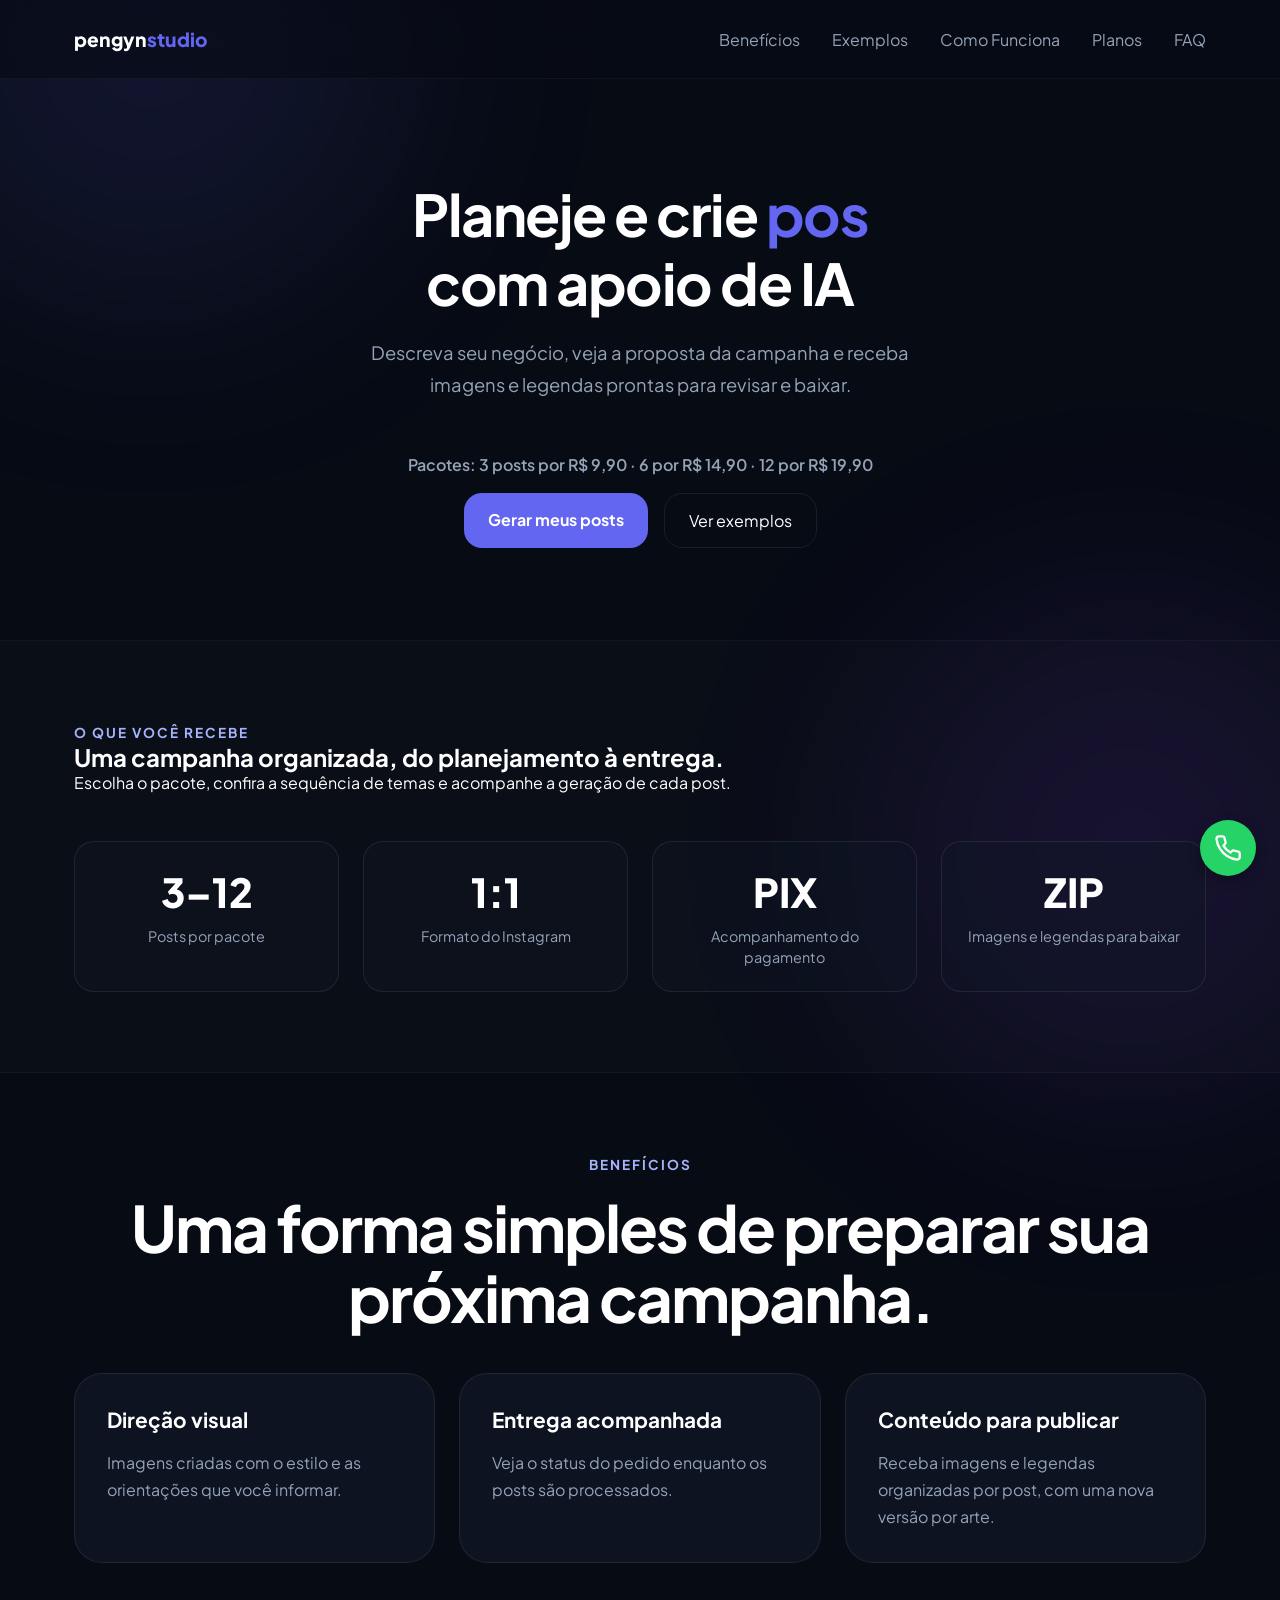
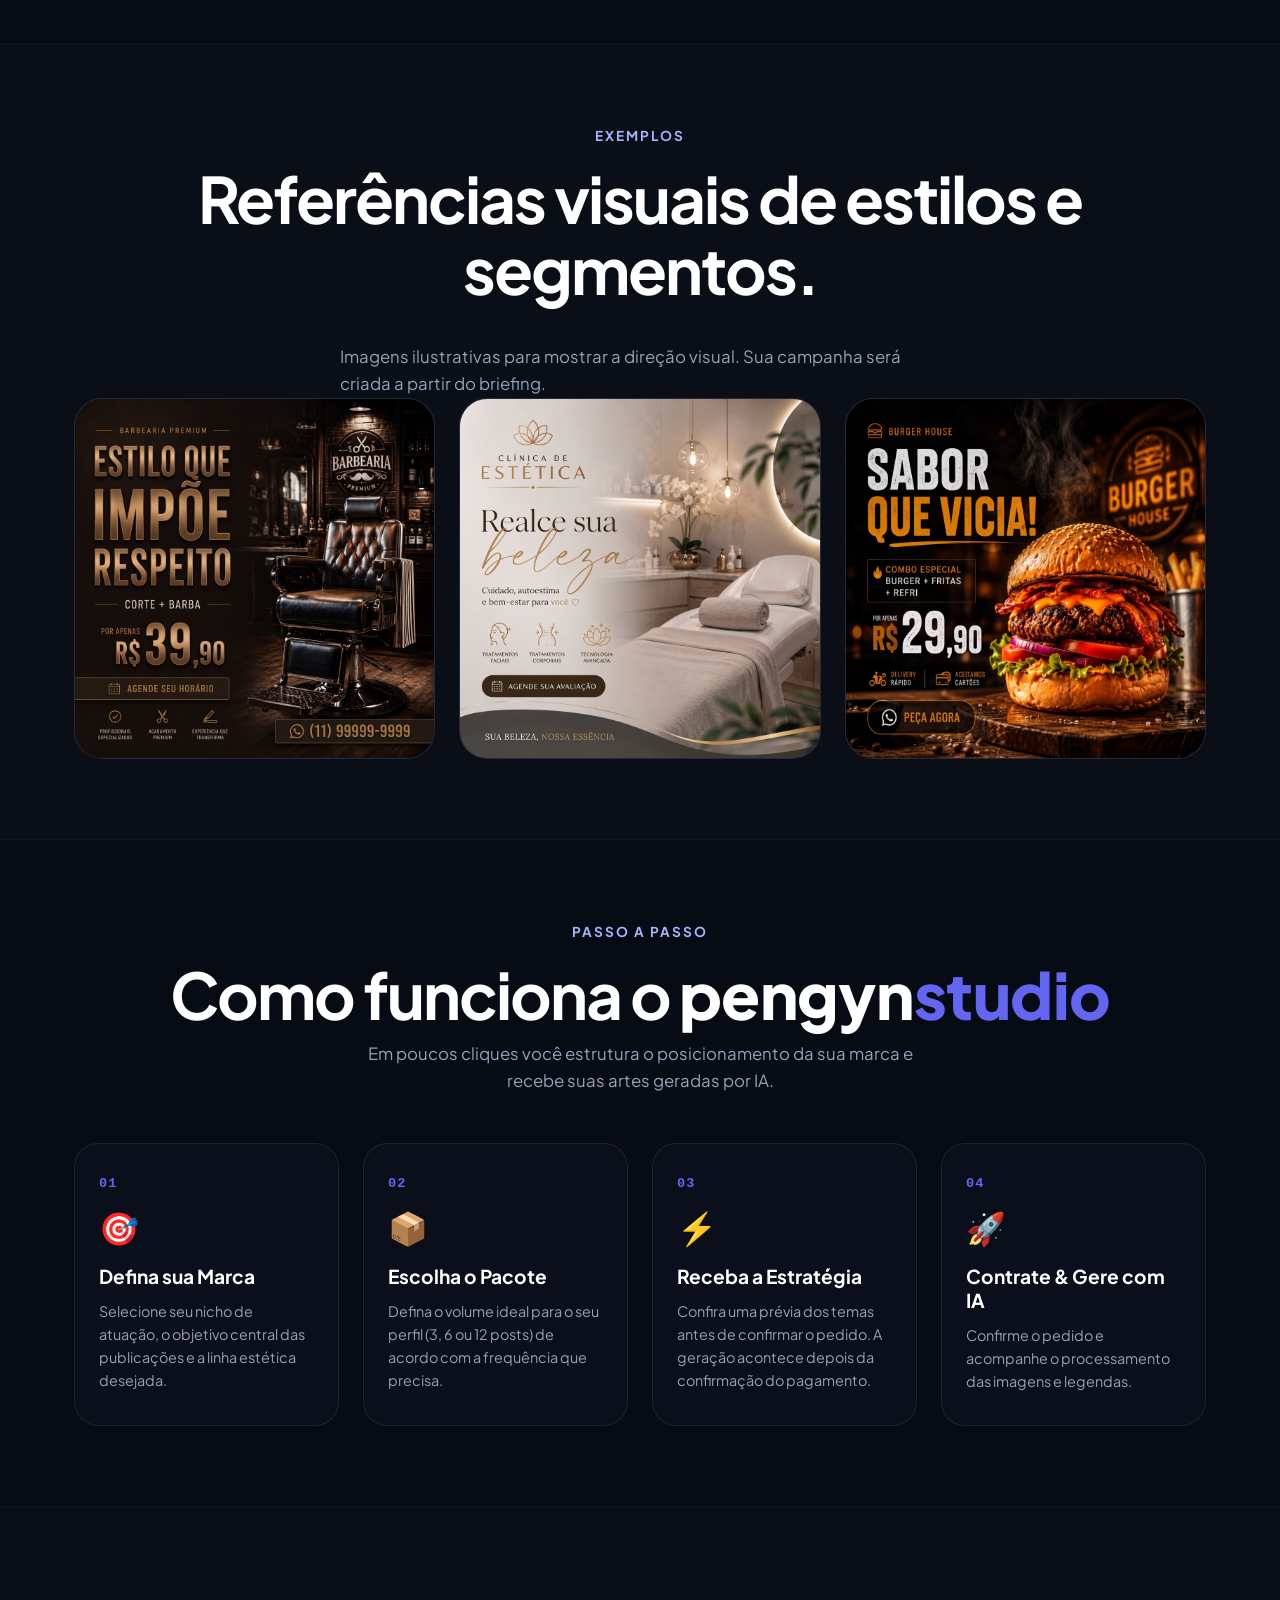
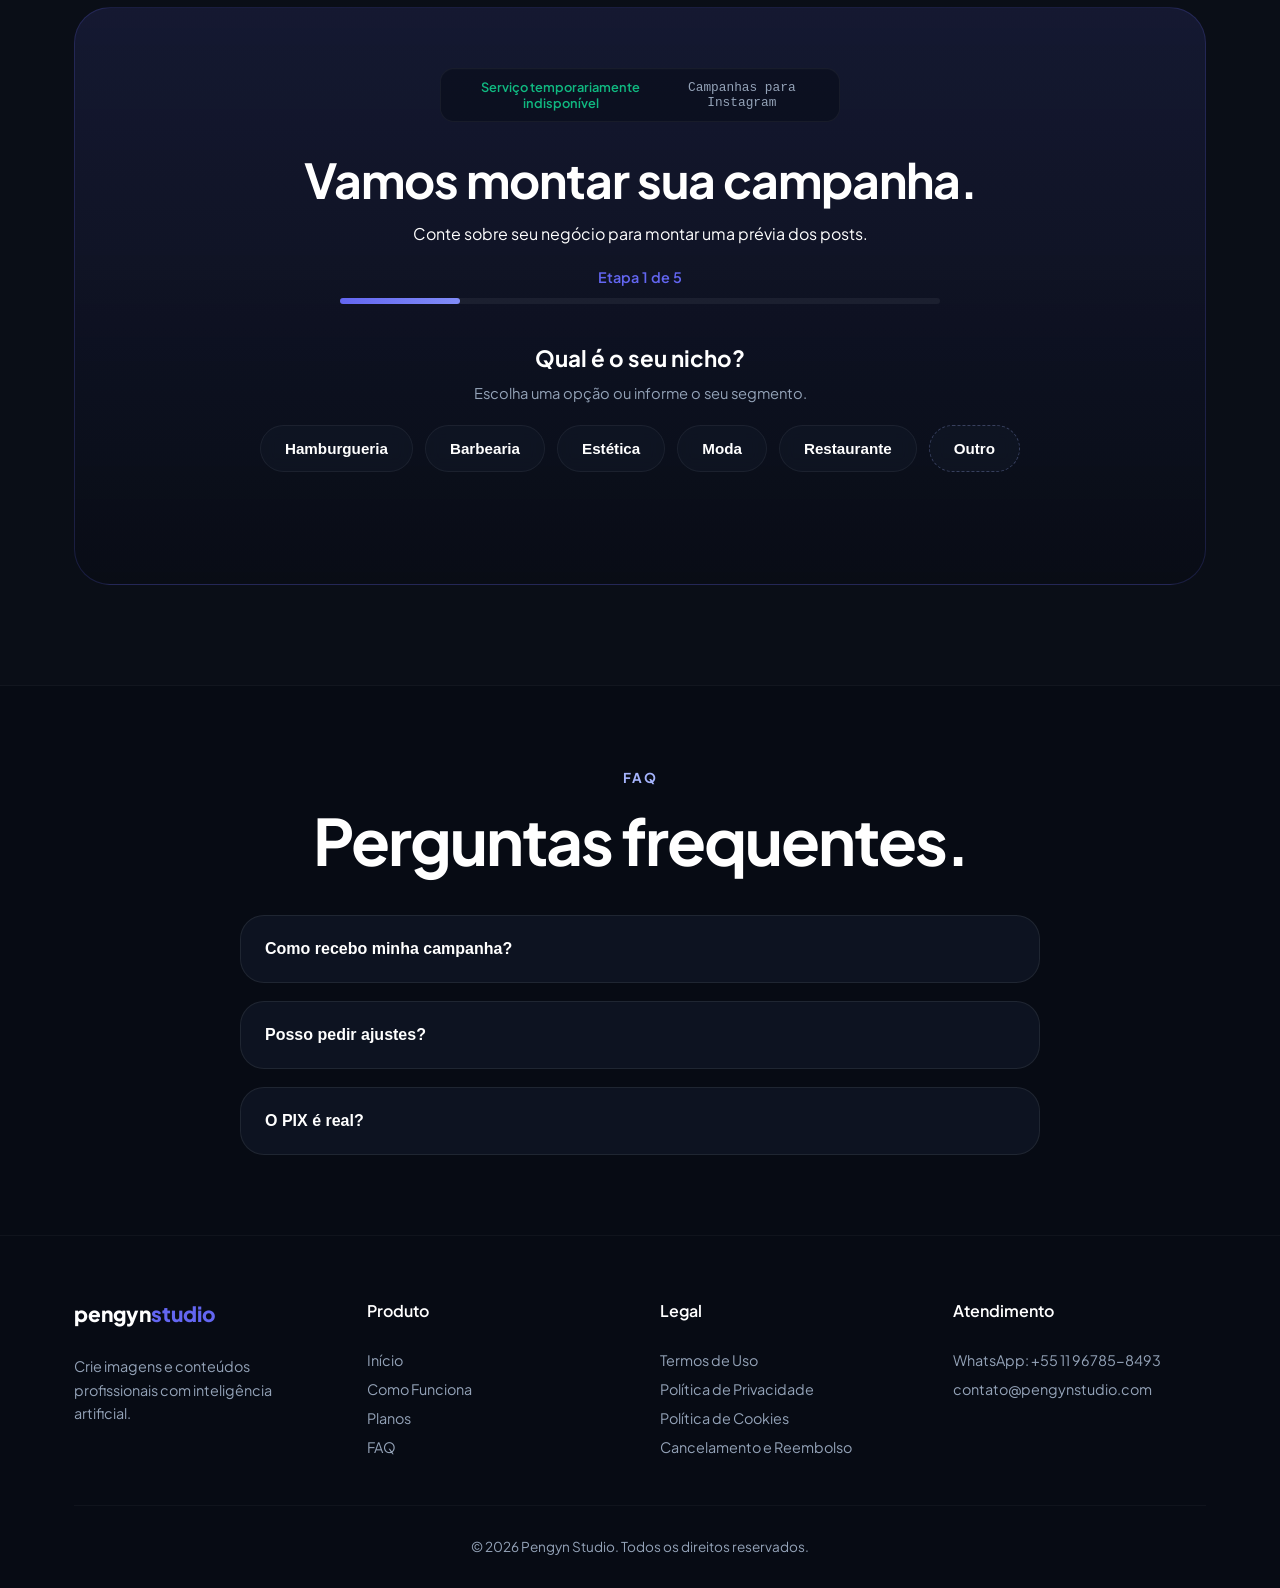
==== commit 362814a9: "Merge pull request #9 from aleroberto/feat/frontend-purchase-journey Feat/frontend purchase journey" ====
--- a/frontend/index.html
+++ b/frontend/index.html
@@ -15,7 +15,6 @@
 </head>
 
 <body>
-  <a class="skip-link" href="#onboarding">Ir para criar campanha</a>
 
   <!-- BACKGROUND GLOW -->
   <div class="bg-glow glow-1"></div>
@@ -233,11 +232,11 @@
           Conte sobre seu negócio para montar uma prévia dos posts.
         </p>
 
-        <div class="step-indicator" aria-live="polite" style="font-weight: 600; color: var(--primary); margin-bottom: 12px; font-size: 0.9rem;">
+        <div class="step-indicator" style="font-weight: 600; color: var(--primary); margin-bottom: 12px; font-size: 0.9rem;">
           Etapa 1 de 5
         </div>
 
-        <div class="progress-bar" role="progressbar" aria-label="Progresso do briefing" aria-valuemin="0" aria-valuemax="5" aria-valuenow="1" style="max-width: 600px; margin: 0 auto 40px;">
+        <div class="progress-bar" style="max-width: 600px; margin: 0 auto 40px;">
           <div class="progress"></div>
         </div>
 
@@ -274,7 +273,6 @@
           </div>
 
           <div class="question-block hidden" data-step="2">
-            <button type="button" class="back-step">← Voltar</button>
             <h3 style="margin-bottom: 20px; font-size: 1.4rem;">Qual seu objetivo principal?</h3>
             <div class="chips">
               <button data-value="vendas">Mais vendas</button>
@@ -285,7 +283,6 @@
           </div>
 
           <div class="question-block hidden" data-step="3">
-            <button type="button" class="back-step">← Voltar</button>
             <h3 style="margin-bottom: 20px; font-size: 1.4rem;">Qual estilo visual representa sua marca?</h3>
             <div class="chips">
               <button data-value="premium">Premium</button>
@@ -296,7 +293,6 @@
           </div>
 
           <div class="question-block hidden" data-step="4">
-            <button type="button" class="back-step">← Voltar</button>
             <h3>O que vamos divulgar?</h3>
             <p class="question-helper">Informe dados reais; não inventaremos preços, depoimentos ou ofertas.</p>
             <form id="brand-brief-form" class="brief-form">
@@ -308,7 +304,6 @@
             </form>
           </div>
           <div class="question-block hidden" data-step="5">
-            <button type="button" class="back-step">← Voltar</button>
             <h3 style="margin-bottom: 20px; font-size: 1.4rem;">Escolha seu pacote ideal.</h3>
             <div class="pricing-grid-onboarding">
               <div class="price-card-onboarding">
@@ -437,7 +432,7 @@
           <div id="delivery-panel" class="flow-panel hidden">
             <h3>Artes do pacote</h3>
             <p class="flow-note">Sua campanha está pronta. Baixe as imagens e as legendas ou solicite uma nova versão de um post.</p>
-            <div id="delivery-gallery" class="delivery-gallery" aria-live="polite"></div>
+            <div id="delivery-gallery" class="delivery-gallery"></div>
             <button id="btn-download-campaign" type="button" class="secondary-button">Baixar campanha (.zip)</button>
           </div>
         </div>
--- a/frontend/styles.css
+++ b/frontend/styles.css
@@ -2322,28 +2322,3 @@
 #payment-ticket.hidden { display: none; }
 
 .order-recovery > .result-intro, .order-recovery > .feed-preview-shell, .order-recovery > .result-conversion-copy { display: none; }
-
-/* Acompanhamento e entrega */
-.delivery-gallery { align-items: start; }
-.delivery-card { display: flex; flex-direction: column; min-width: 0; }
-.delivery-card figcaption { padding: 18px 18px 6px; color: var(--text); font-size: 1rem; font-weight: 700; text-align: left; }
-.delivery-card p { padding: 0 18px; flex: 1; overflow-wrap: anywhere; }
-.delivery-actions { display: grid; gap: 8px; padding: 0 18px 18px; }
-.delivery-actions button { min-height: 44px; }
-.back-step { display: block; margin: 0 0 20px; padding: 8px 2px; border: 0; background: none; color: var(--muted); font: inherit; cursor: pointer; }
-.back-step:hover { color: var(--text); }
-.skip-link { position: fixed; top: -100px; left: 16px; z-index: 2000; padding: 12px; background: var(--primary); color: white; border-radius: 8px; }
-.skip-link:focus { top: 12px; }
-:where(button, a, input, textarea):focus-visible { outline: 3px solid #A5B4FC; outline-offset: 3px; }
-@media (min-width: 601px) and (max-width: 980px) { .delivery-gallery { grid-template-columns: repeat(2, minmax(0, 1fr)); } }
-@media (max-width: 600px) {
-  .delivery-gallery { grid-template-columns: minmax(0, 1fr); }
-  .delivery-card { max-width: 460px; width: 100%; margin-inline: auto; }
-  .hero h1 { min-height: 0; }
-  .cta-box { padding: 28px 16px; }
-  .flow-panel { overflow-wrap: anywhere; }
-}
-@media (prefers-reduced-motion: reduce) {
-  *, *::before, *::after { scroll-behavior: auto !important; animation-duration: .01ms !important; transition-duration: .01ms !important; }
-  .reveal { opacity: 1; transform: none; }
-}
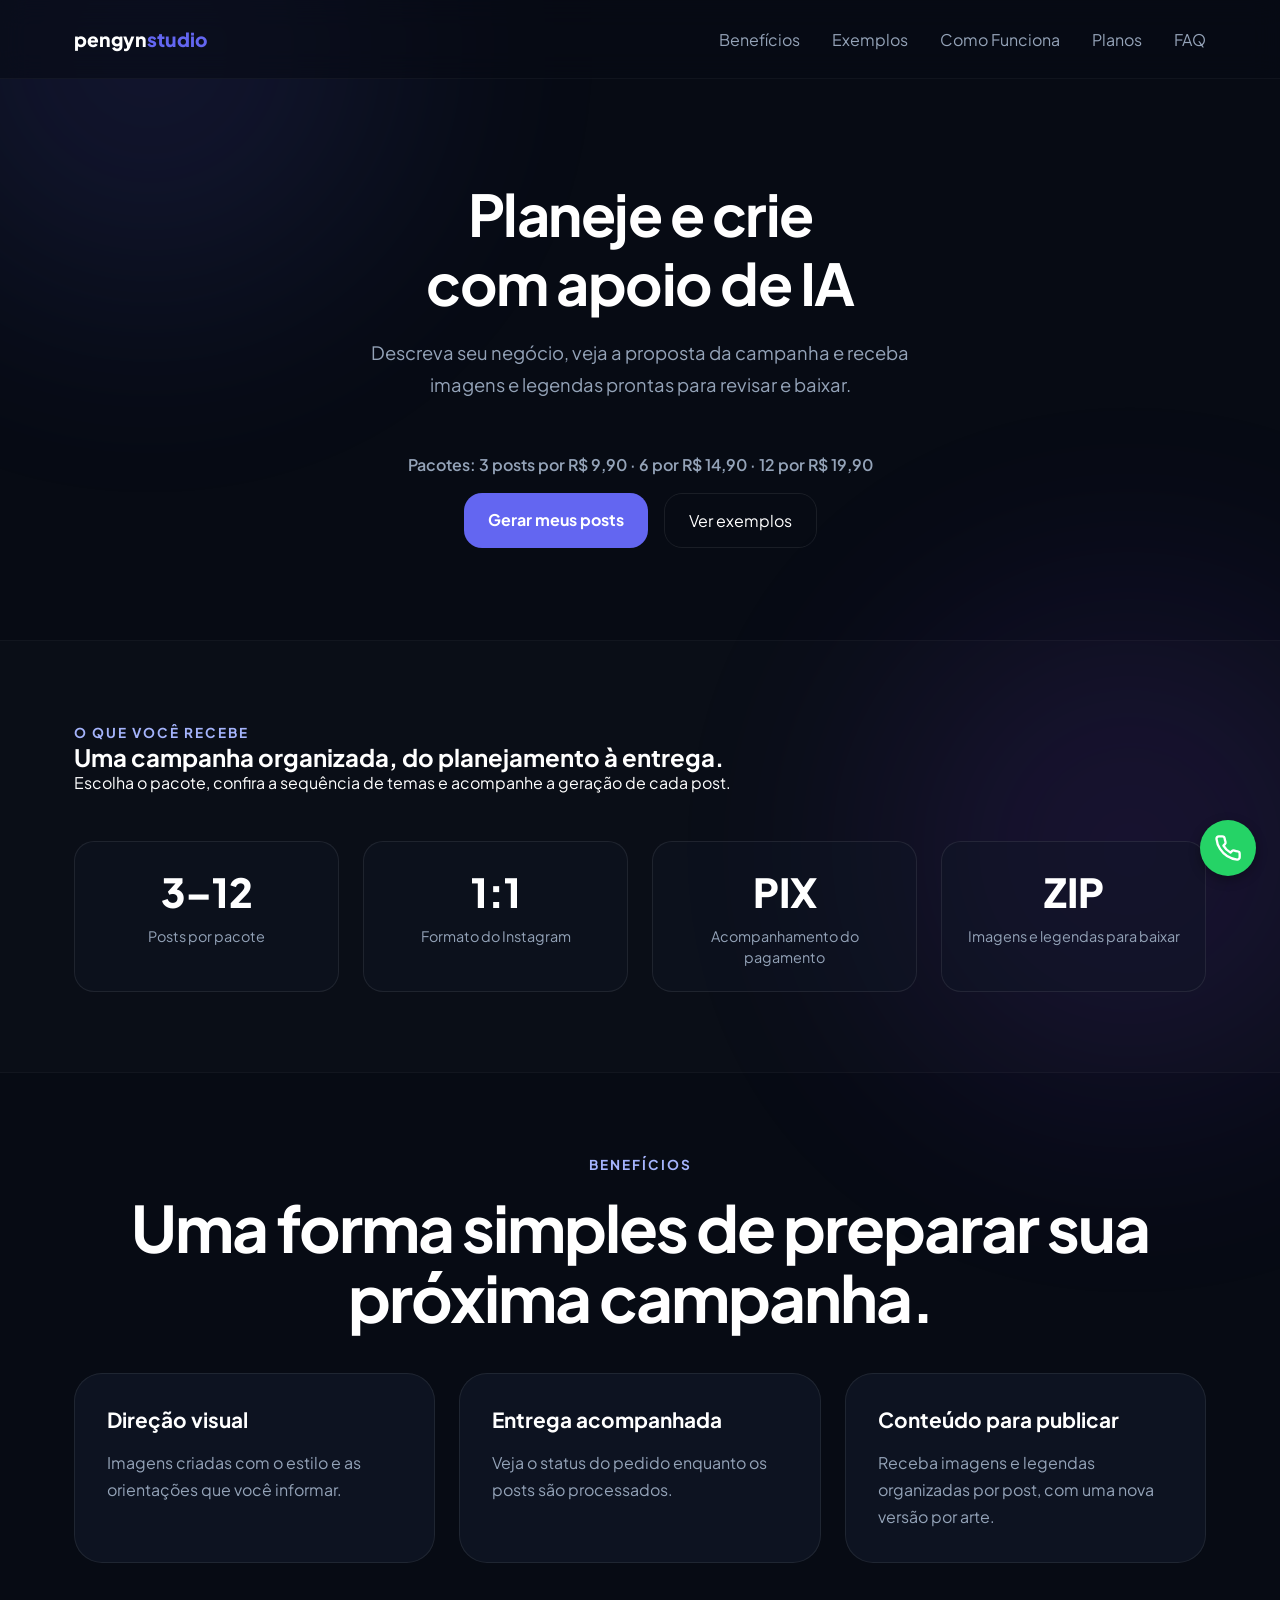
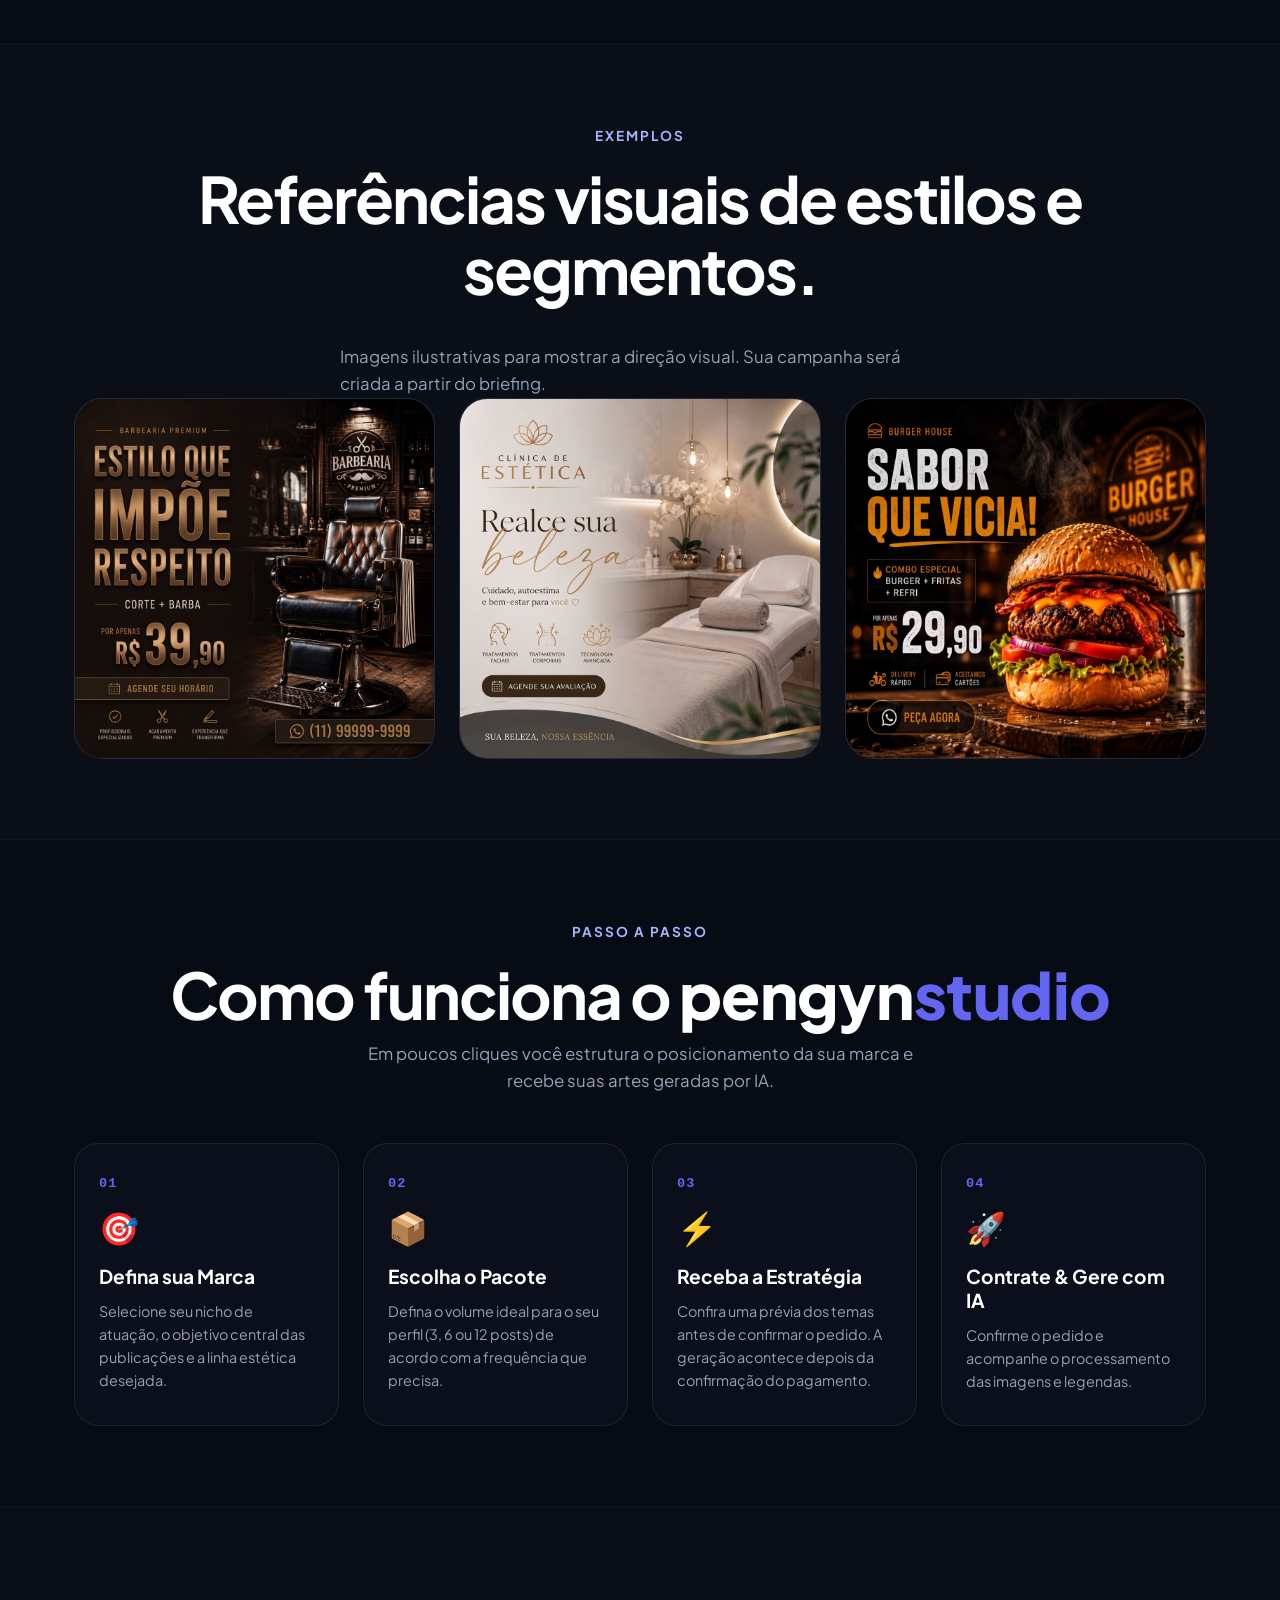
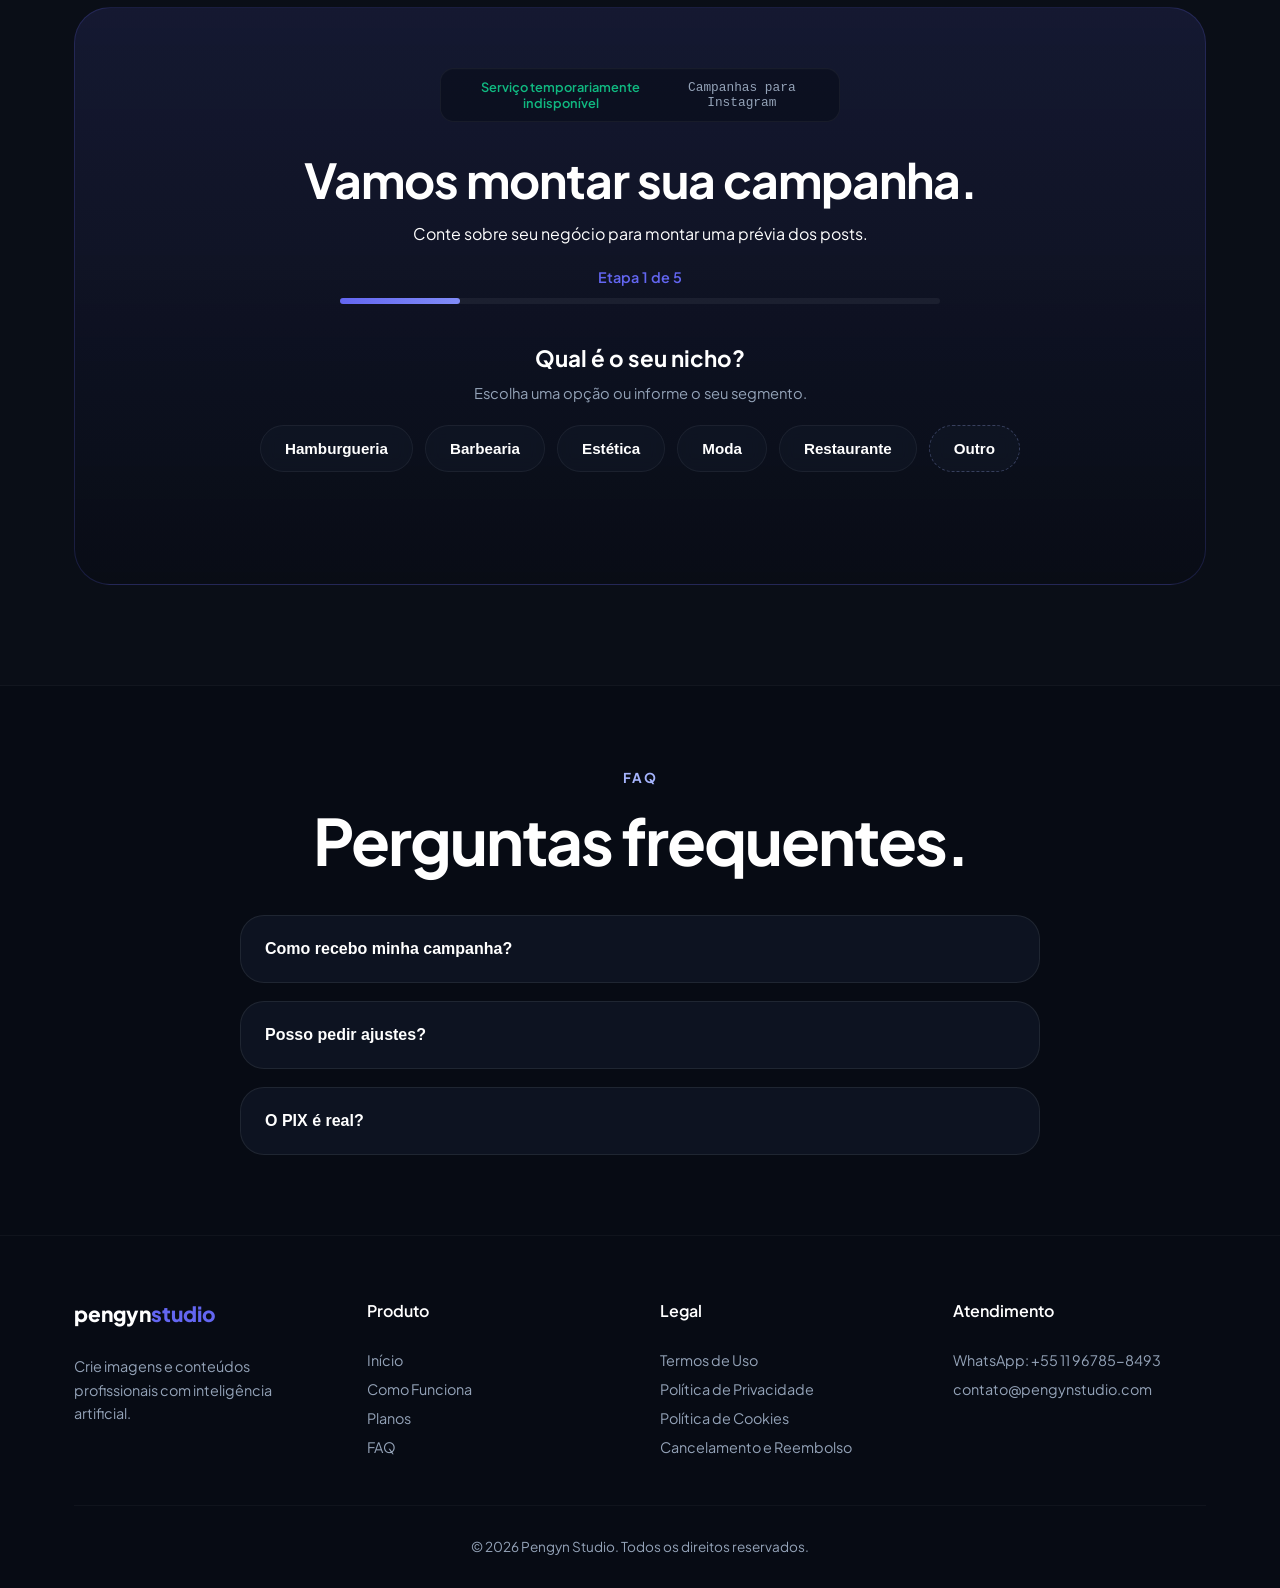
==== commit 7a22aaf8: "Merge pull request #10 from aleroberto/feat/frontend-delivery-experience Polish delivery gallery, mo" ====
--- a/frontend/index.html
+++ b/frontend/index.html
@@ -15,6 +15,7 @@
 </head>
 
 <body>
+  <a class="skip-link" href="#onboarding">Ir para criar campanha</a>
 
   <!-- BACKGROUND GLOW -->
   <div class="bg-glow glow-1"></div>
@@ -232,11 +233,11 @@
           Conte sobre seu negócio para montar uma prévia dos posts.
         </p>
 
-        <div class="step-indicator" style="font-weight: 600; color: var(--primary); margin-bottom: 12px; font-size: 0.9rem;">
+        <div class="step-indicator" aria-live="polite" style="font-weight: 600; color: var(--primary); margin-bottom: 12px; font-size: 0.9rem;">
           Etapa 1 de 5
         </div>
 
-        <div class="progress-bar" style="max-width: 600px; margin: 0 auto 40px;">
+        <div class="progress-bar" role="progressbar" aria-label="Progresso do briefing" aria-valuemin="0" aria-valuemax="5" aria-valuenow="1" style="max-width: 600px; margin: 0 auto 40px;">
           <div class="progress"></div>
         </div>
 
@@ -273,6 +274,7 @@
           </div>
 
           <div class="question-block hidden" data-step="2">
+            <button type="button" class="back-step">← Voltar</button>
             <h3 style="margin-bottom: 20px; font-size: 1.4rem;">Qual seu objetivo principal?</h3>
             <div class="chips">
               <button data-value="vendas">Mais vendas</button>
@@ -283,6 +285,7 @@
           </div>
 
           <div class="question-block hidden" data-step="3">
+            <button type="button" class="back-step">← Voltar</button>
             <h3 style="margin-bottom: 20px; font-size: 1.4rem;">Qual estilo visual representa sua marca?</h3>
             <div class="chips">
               <button data-value="premium">Premium</button>
@@ -293,6 +296,7 @@
           </div>
 
           <div class="question-block hidden" data-step="4">
+            <button type="button" class="back-step">← Voltar</button>
             <h3>O que vamos divulgar?</h3>
             <p class="question-helper">Informe dados reais; não inventaremos preços, depoimentos ou ofertas.</p>
             <form id="brand-brief-form" class="brief-form">
@@ -304,6 +308,7 @@
             </form>
           </div>
           <div class="question-block hidden" data-step="5">
+            <button type="button" class="back-step">← Voltar</button>
             <h3 style="margin-bottom: 20px; font-size: 1.4rem;">Escolha seu pacote ideal.</h3>
             <div class="pricing-grid-onboarding">
               <div class="price-card-onboarding">
@@ -432,7 +437,7 @@
           <div id="delivery-panel" class="flow-panel hidden">
             <h3>Artes do pacote</h3>
             <p class="flow-note">Sua campanha está pronta. Baixe as imagens e as legendas ou solicite uma nova versão de um post.</p>
-            <div id="delivery-gallery" class="delivery-gallery"></div>
+            <div id="delivery-gallery" class="delivery-gallery" aria-live="polite"></div>
             <button id="btn-download-campaign" type="button" class="secondary-button">Baixar campanha (.zip)</button>
           </div>
         </div>
--- a/frontend/styles.css
+++ b/frontend/styles.css
@@ -2322,3 +2322,28 @@
 #payment-ticket.hidden { display: none; }
 
 .order-recovery > .result-intro, .order-recovery > .feed-preview-shell, .order-recovery > .result-conversion-copy { display: none; }
+
+/* Acompanhamento e entrega */
+.delivery-gallery { align-items: start; }
+.delivery-card { display: flex; flex-direction: column; min-width: 0; }
+.delivery-card figcaption { padding: 18px 18px 6px; color: var(--text); font-size: 1rem; font-weight: 700; text-align: left; }
+.delivery-card p { padding: 0 18px; flex: 1; overflow-wrap: anywhere; }
+.delivery-actions { display: grid; gap: 8px; padding: 0 18px 18px; }
+.delivery-actions button { min-height: 44px; }
+.back-step { display: block; margin: 0 0 20px; padding: 8px 2px; border: 0; background: none; color: var(--muted); font: inherit; cursor: pointer; }
+.back-step:hover { color: var(--text); }
+.skip-link { position: fixed; top: -100px; left: 16px; z-index: 2000; padding: 12px; background: var(--primary); color: white; border-radius: 8px; }
+.skip-link:focus { top: 12px; }
+:where(button, a, input, textarea):focus-visible { outline: 3px solid #A5B4FC; outline-offset: 3px; }
+@media (min-width: 601px) and (max-width: 980px) { .delivery-gallery { grid-template-columns: repeat(2, minmax(0, 1fr)); } }
+@media (max-width: 600px) {
+  .delivery-gallery { grid-template-columns: minmax(0, 1fr); }
+  .delivery-card { max-width: 460px; width: 100%; margin-inline: auto; }
+  .hero h1 { min-height: 0; }
+  .cta-box { padding: 28px 16px; }
+  .flow-panel { overflow-wrap: anywhere; }
+}
+@media (prefers-reduced-motion: reduce) {
+  *, *::before, *::after { scroll-behavior: auto !important; animation-duration: .01ms !important; transition-duration: .01ms !important; }
+  .reveal { opacity: 1; transform: none; }
+}
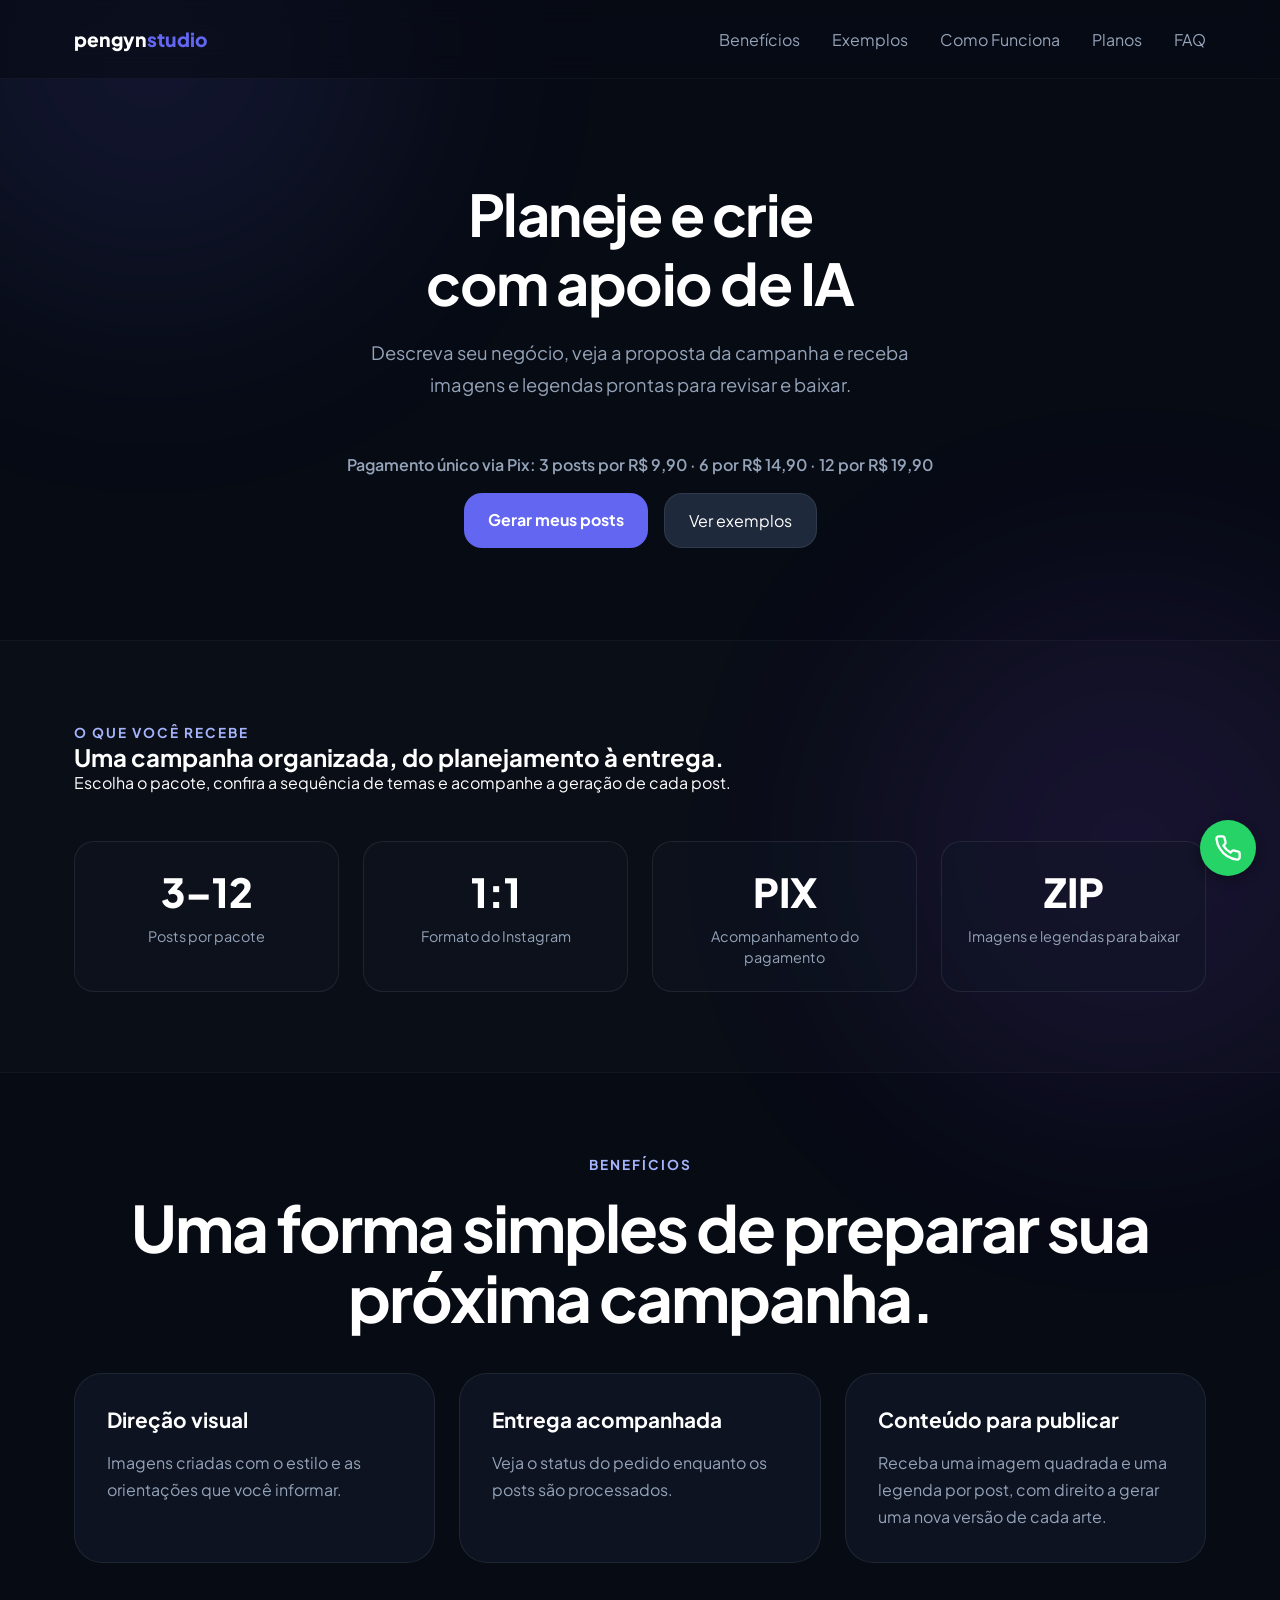
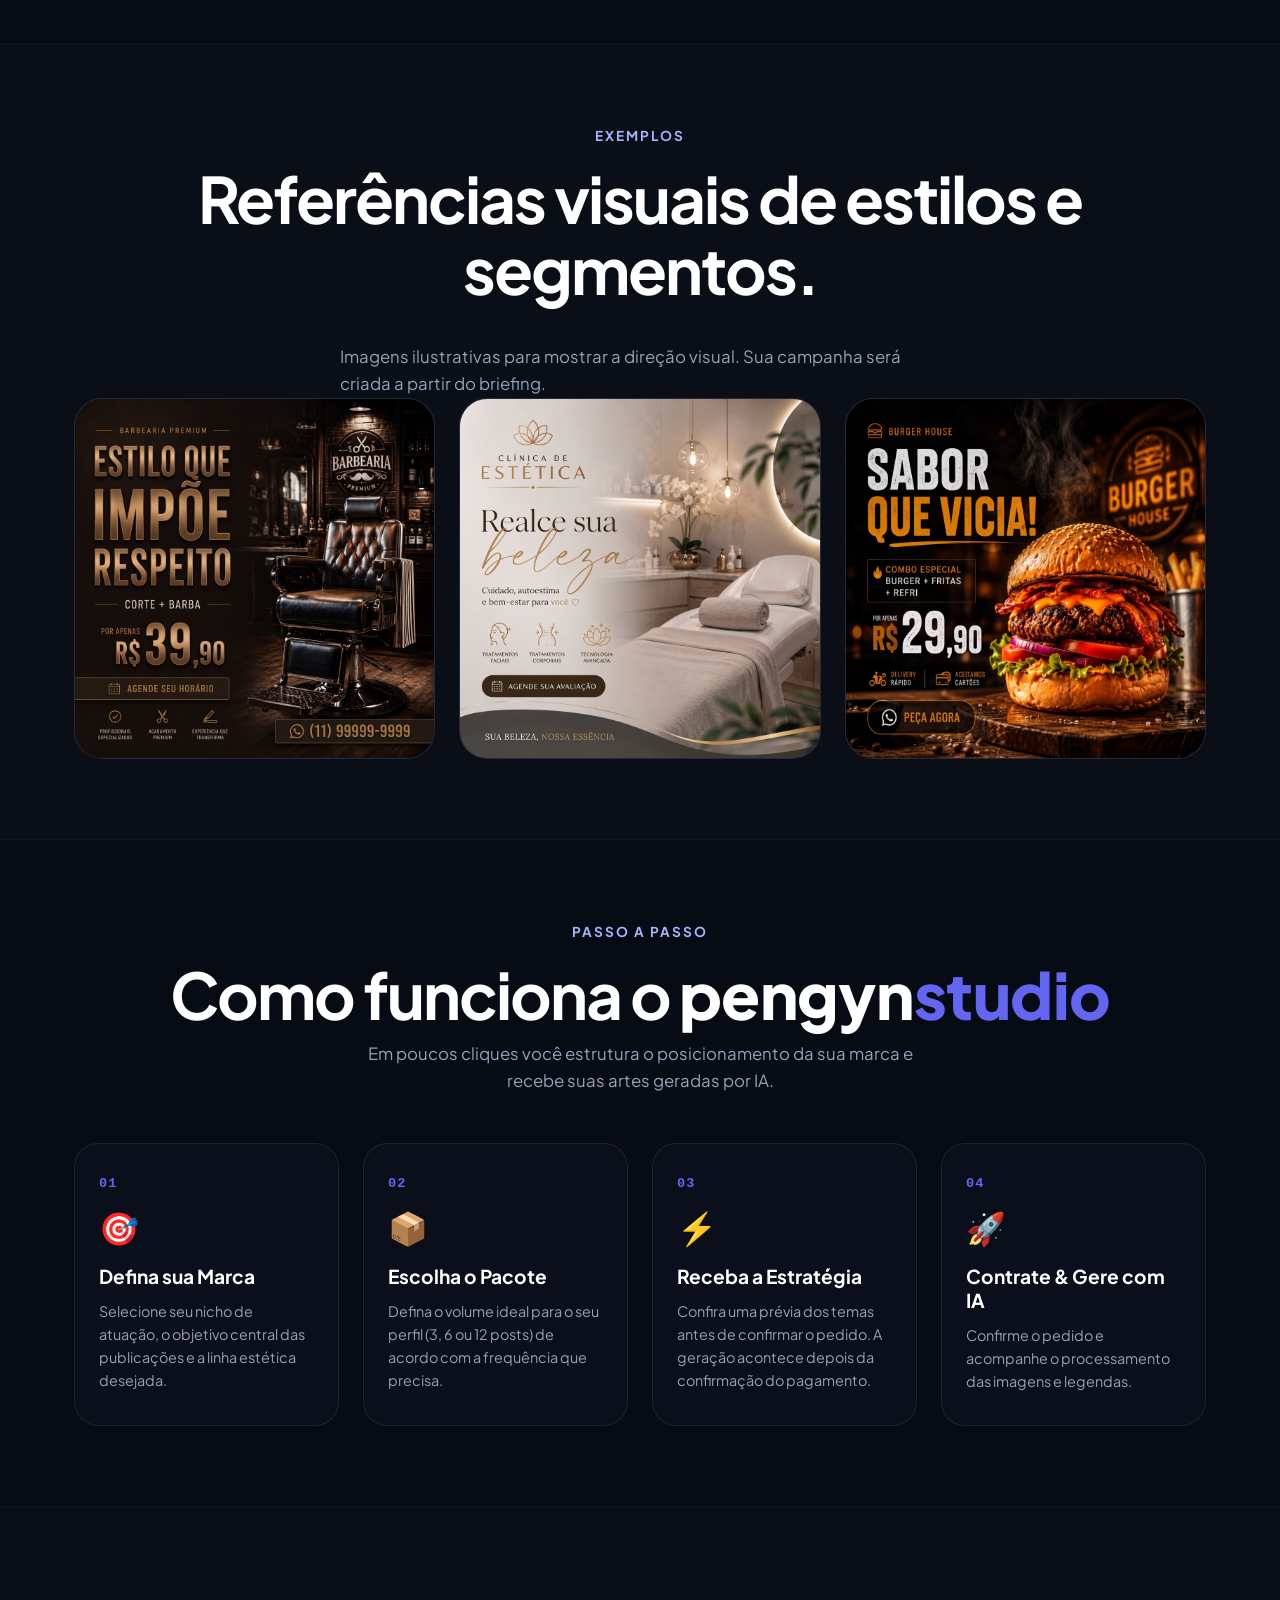
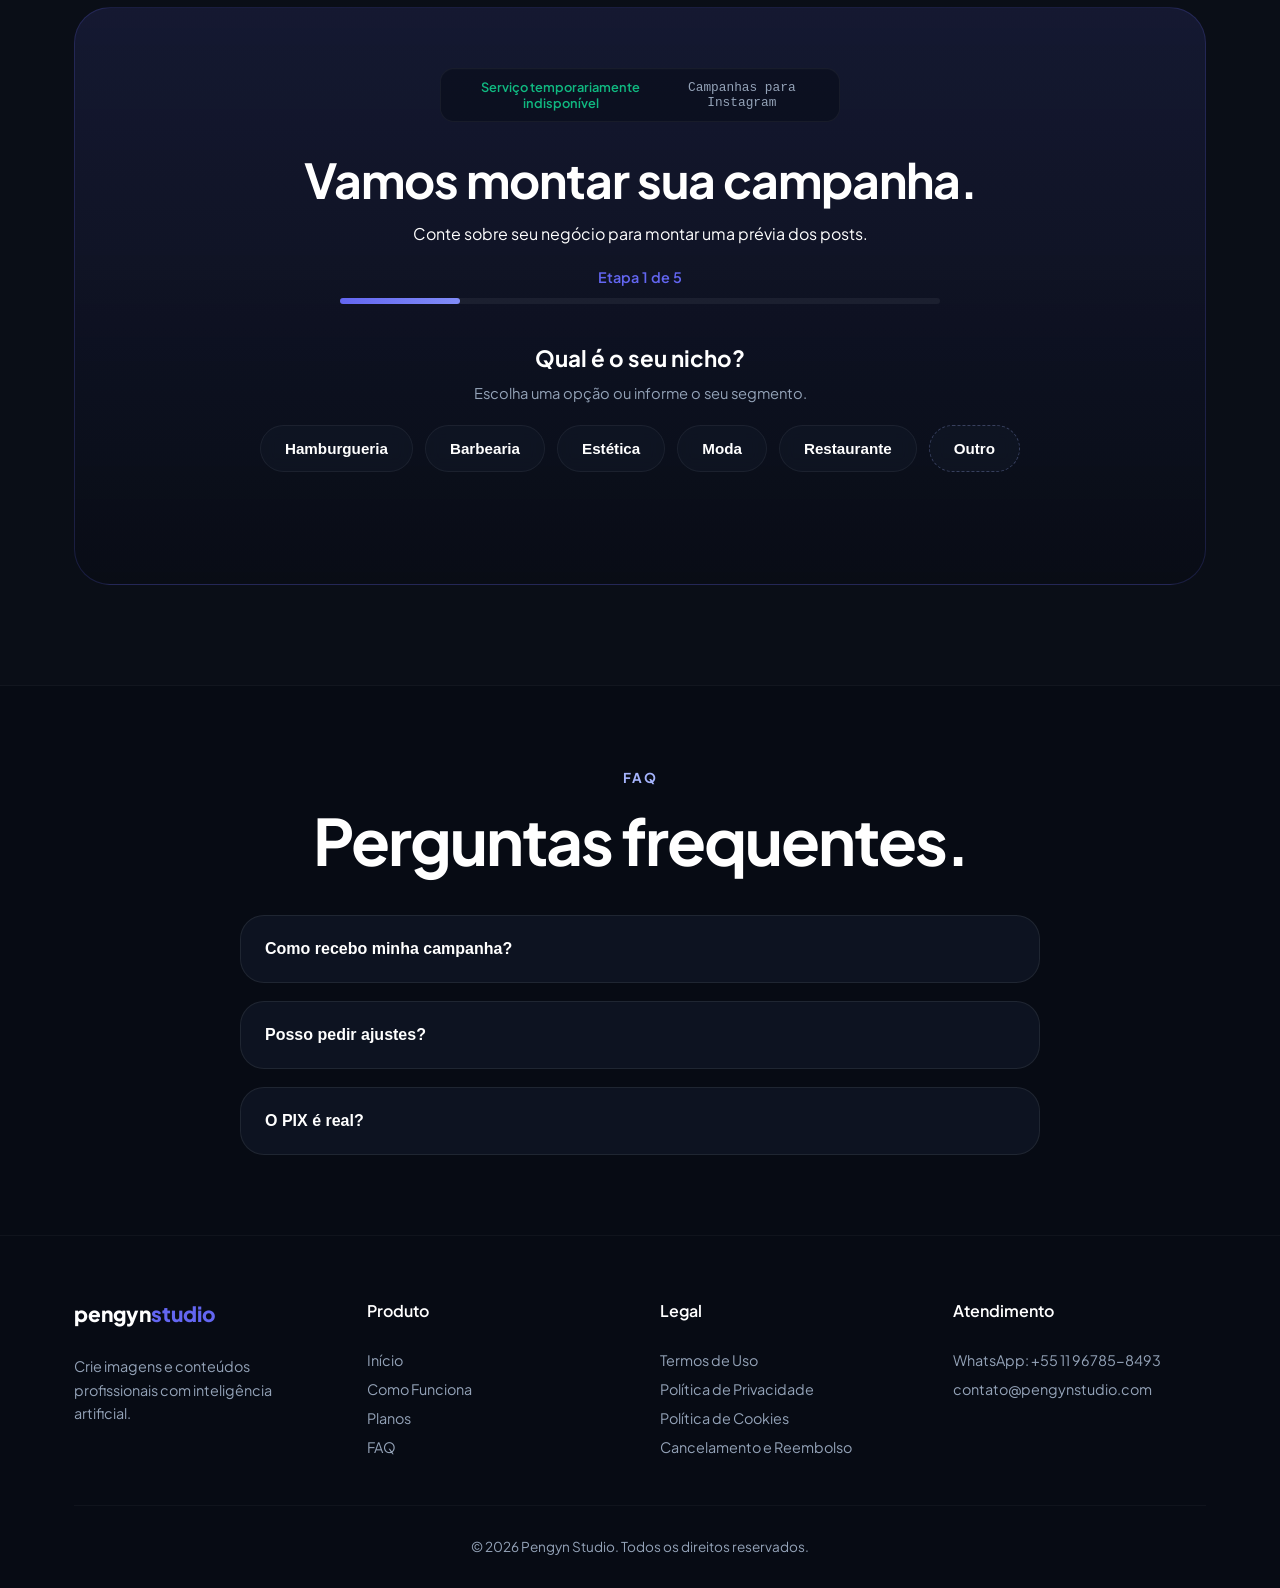
==== commit 0fdb367a: "Clarify package offer and align customer-facing policies" ====
--- a/frontend/index.html
+++ b/frontend/index.html
@@ -53,7 +53,7 @@
           Descreva seu negócio, veja a proposta da campanha e receba imagens e legendas prontas para revisar e baixar.
         </p>
 
-        <p class="hero-plan-summary">Pacotes: 3 posts por R$ 9,90 · 6 por R$ 14,90 · 12 por R$ 19,90</p>
+        <p class="hero-plan-summary">Pagamento único via Pix: 3 posts por R$ 9,90 · 6 por R$ 14,90 · 12 por R$ 19,90</p>
         <div class="hero-actions">
           <a href="#onboarding" class="primary-button">
             Gerar meus posts
@@ -131,7 +131,7 @@
         <div class="benefit-card reveal">
           <h3>Conteúdo para publicar</h3>
           <p>
-            Receba imagens e legendas organizadas por post, com uma nova versão por arte.
+            Receba uma imagem quadrada e uma legenda por post, com direito a gerar uma nova versão de cada arte.
           </p>
         </div>
       </div>
@@ -314,25 +314,26 @@
               <div class="price-card-onboarding">
                 <h3>Starter</h3>
                 <div class="price">R$ 9,90</div>
-                <p>3 posts premium</p>
+                <p>3 imagens quadradas + 3 legendas</p>
                 <button type="button" class="plan-cta-onboarding" data-quantity="3">Escolher plano</button>
               </div>
 
               <div class="price-card-onboarding featured">
-                <div class="featured-badge">MAIS POPULAR</div>
+                <div class="featured-badge">DESTAQUE</div>
                 <h3>Professional</h3>
                 <div class="price">R$ 14,90</div>
-                <p>6 posts premium</p>
+                <p>6 imagens quadradas + 6 legendas</p>
                 <button type="button" class="plan-cta-onboarding" data-quantity="6">Escolher plano</button>
               </div>
 
               <div class="price-card-onboarding">
                 <h3>Business</h3>
                 <div class="price">R$ 19,90</div>
-                <p>12 posts premium</p>
+                <p>12 imagens quadradas + 12 legendas</p>
                 <button type="button" class="plan-cta-onboarding" data-quantity="12">Escolher plano</button>
               </div>
             </div>
+            <p class="package-explanation">Compra avulsa, sem assinatura. Os temas abaixo são uma prévia; as artes e legendas são geradas após a confirmação do Pix. A geração pode levar alguns minutos.</p>
           </div>
 
         </div>
@@ -385,7 +386,7 @@
 
           <div class="result-conversion-copy">
             <strong>A estratégia está pronta.</strong>
-            <span>Agora transforme esse plano em posts exclusivos para a sua marca.</span>
+            <span>Revise o pacote e o briefing antes de pedir a geração das artes e legendas.</span>
           </div>
 
           <div class="result-actions">
@@ -398,6 +399,7 @@
             <div id="checkout-summary" class="checkout-summary" aria-live="polite"></div>
             <h3>Dados para o pedido</h3>
             <p class="flow-note">O e-mail identifica o pedido. Guarde esta página para acompanhar a entrega; não enviamos acesso por e-mail nesta versão.</p>
+            <p class="checkout-terms">Compra avulsa. Confira os <a href="legal/terms.html" target="_blank" rel="noopener noreferrer">Termos de Uso</a> e a <a href="legal/refund.html" target="_blank" rel="noopener noreferrer">política de cancelamento e reembolso</a> antes do pagamento.</p>
             <form id="checkout-form">
               <label>
                 Instagram
@@ -466,7 +468,7 @@
             Como recebo minha campanha?
           </button>
           <div class="faq-answer">
-            <p>Após a confirmação do pagamento, acompanhe o pedido nesta página. Quando estiver pronto, baixe as imagens e legendas em ZIP. O acesso não é enviado por e-mail nesta versão.</p>
+            <p>Após a confirmação do Pix, acompanhe a geração nesta página. Quando estiver pronto, baixe as imagens e legendas em ZIP. Guarde o link do pedido: o acesso não é enviado por e-mail nesta versão.</p>
           </div>
         </div>
 
@@ -562,4 +564,4 @@
   <script src="script.js"></script>
 
 </body>
-</html>+</html>
--- a/frontend/styles.css
+++ b/frontend/styles.css
@@ -180,6 +180,7 @@
 
 .secondary-button {
   border: 1px solid var(--border);
+  background: #1E293B;
   color: #FFF;
   text-decoration: none;
   padding: 16px 24px;
@@ -188,7 +189,7 @@
 }
 
 .secondary-button:hover {
-  background: rgba(255, 255, 255, 0.03);
+  background: #334155;
   border-color: rgba(255, 255, 255, 0.2);
 }
 
@@ -767,6 +768,24 @@
   border-color: var(--primary);
   background: rgba(99, 102, 241, 0.1);
 }
+
+.package-explanation {
+  max-width: 680px;
+  margin: 20px auto 0;
+  color: var(--muted);
+  line-height: 1.6;
+  text-align: center;
+}
+
+.checkout-terms {
+  max-width: 420px;
+  margin: 0 auto 16px;
+  color: var(--muted);
+  line-height: 1.6;
+  text-align: left;
+}
+
+.checkout-terms a { color: #C7D2FE; }
 
 .price-card {
   position: relative;
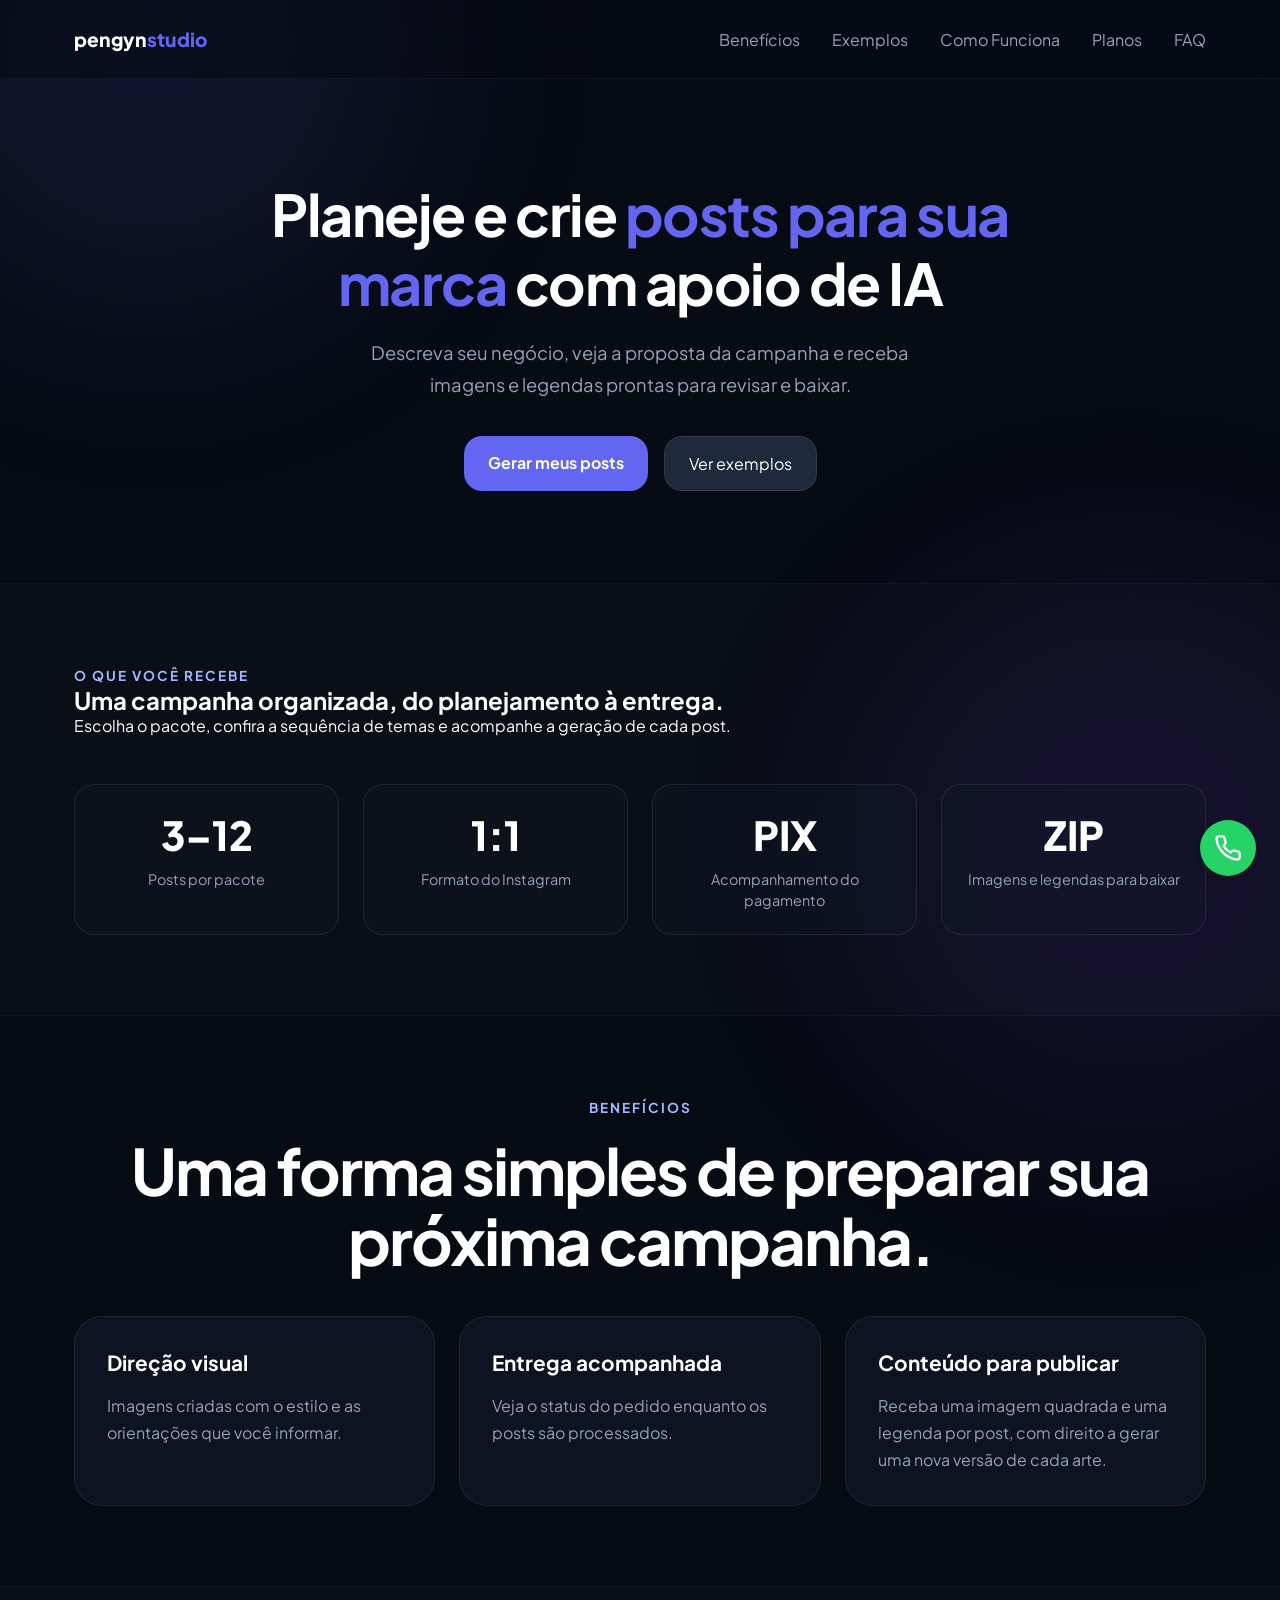
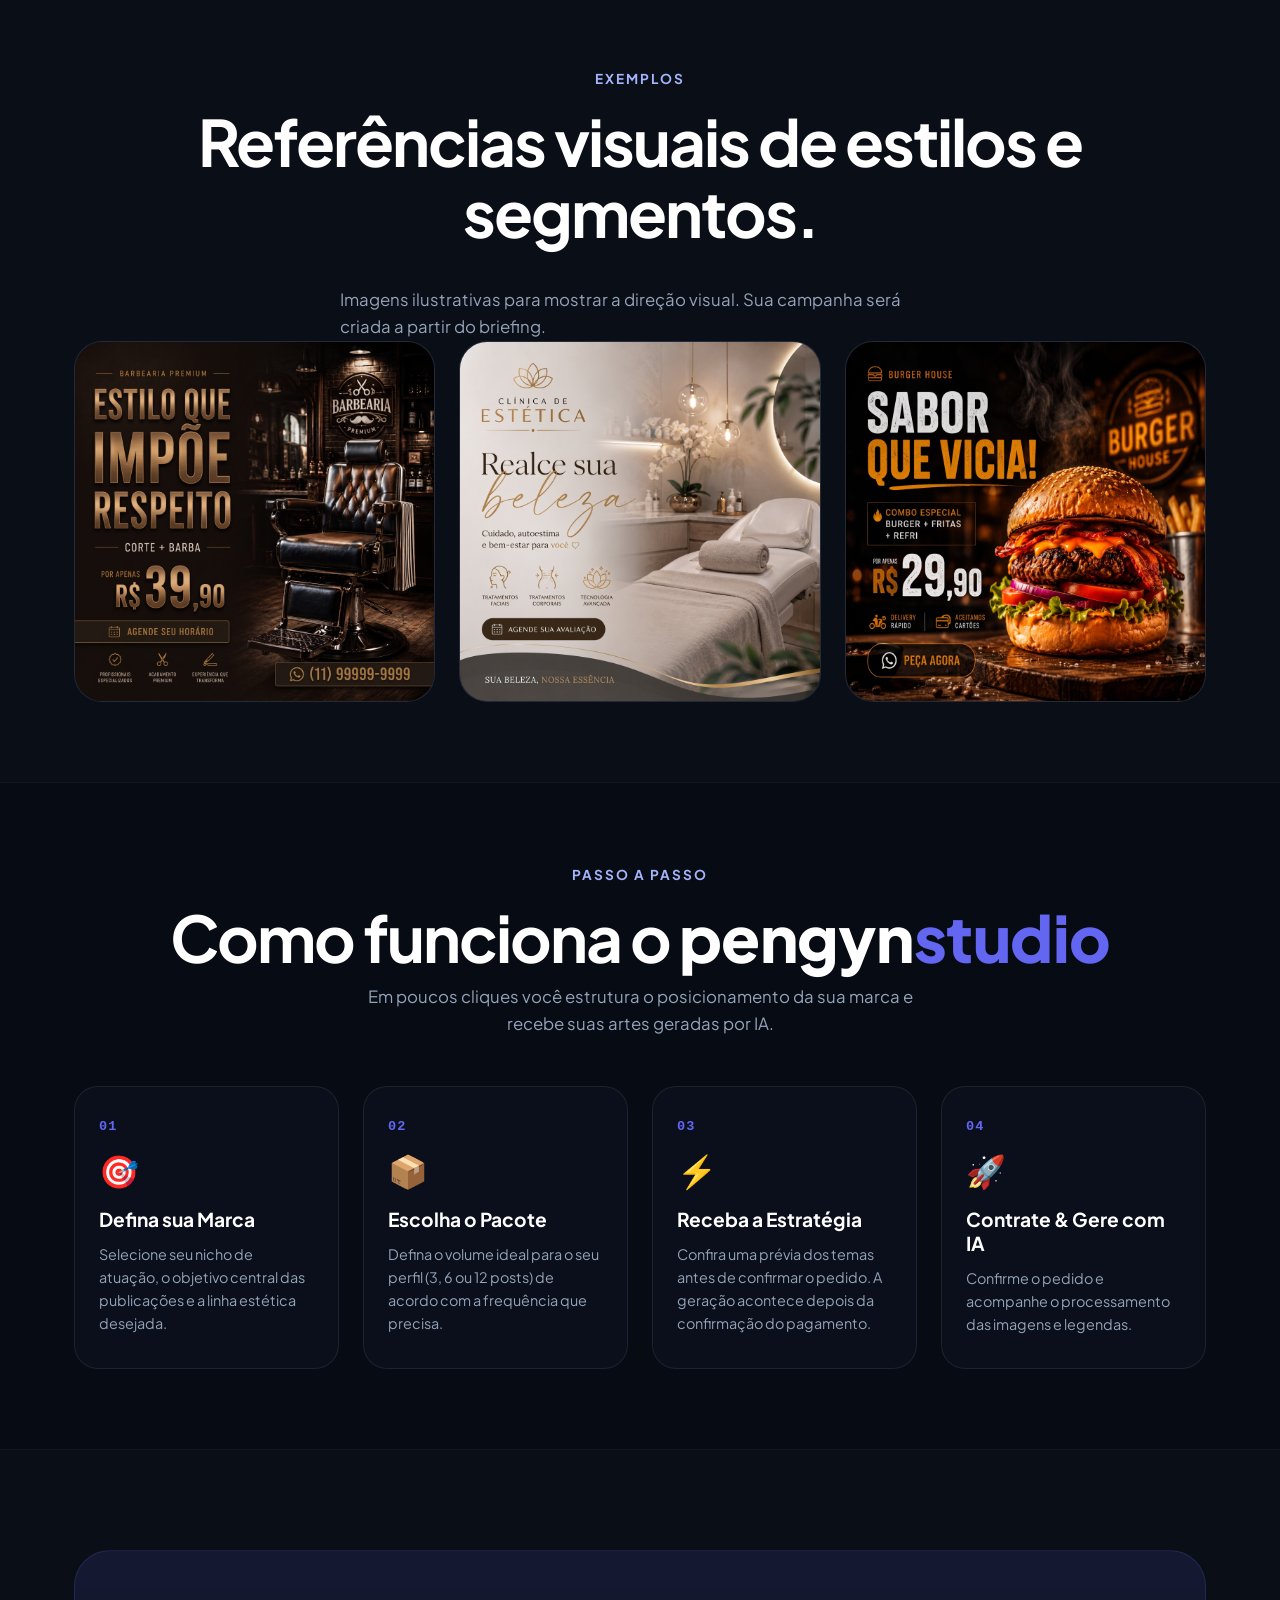
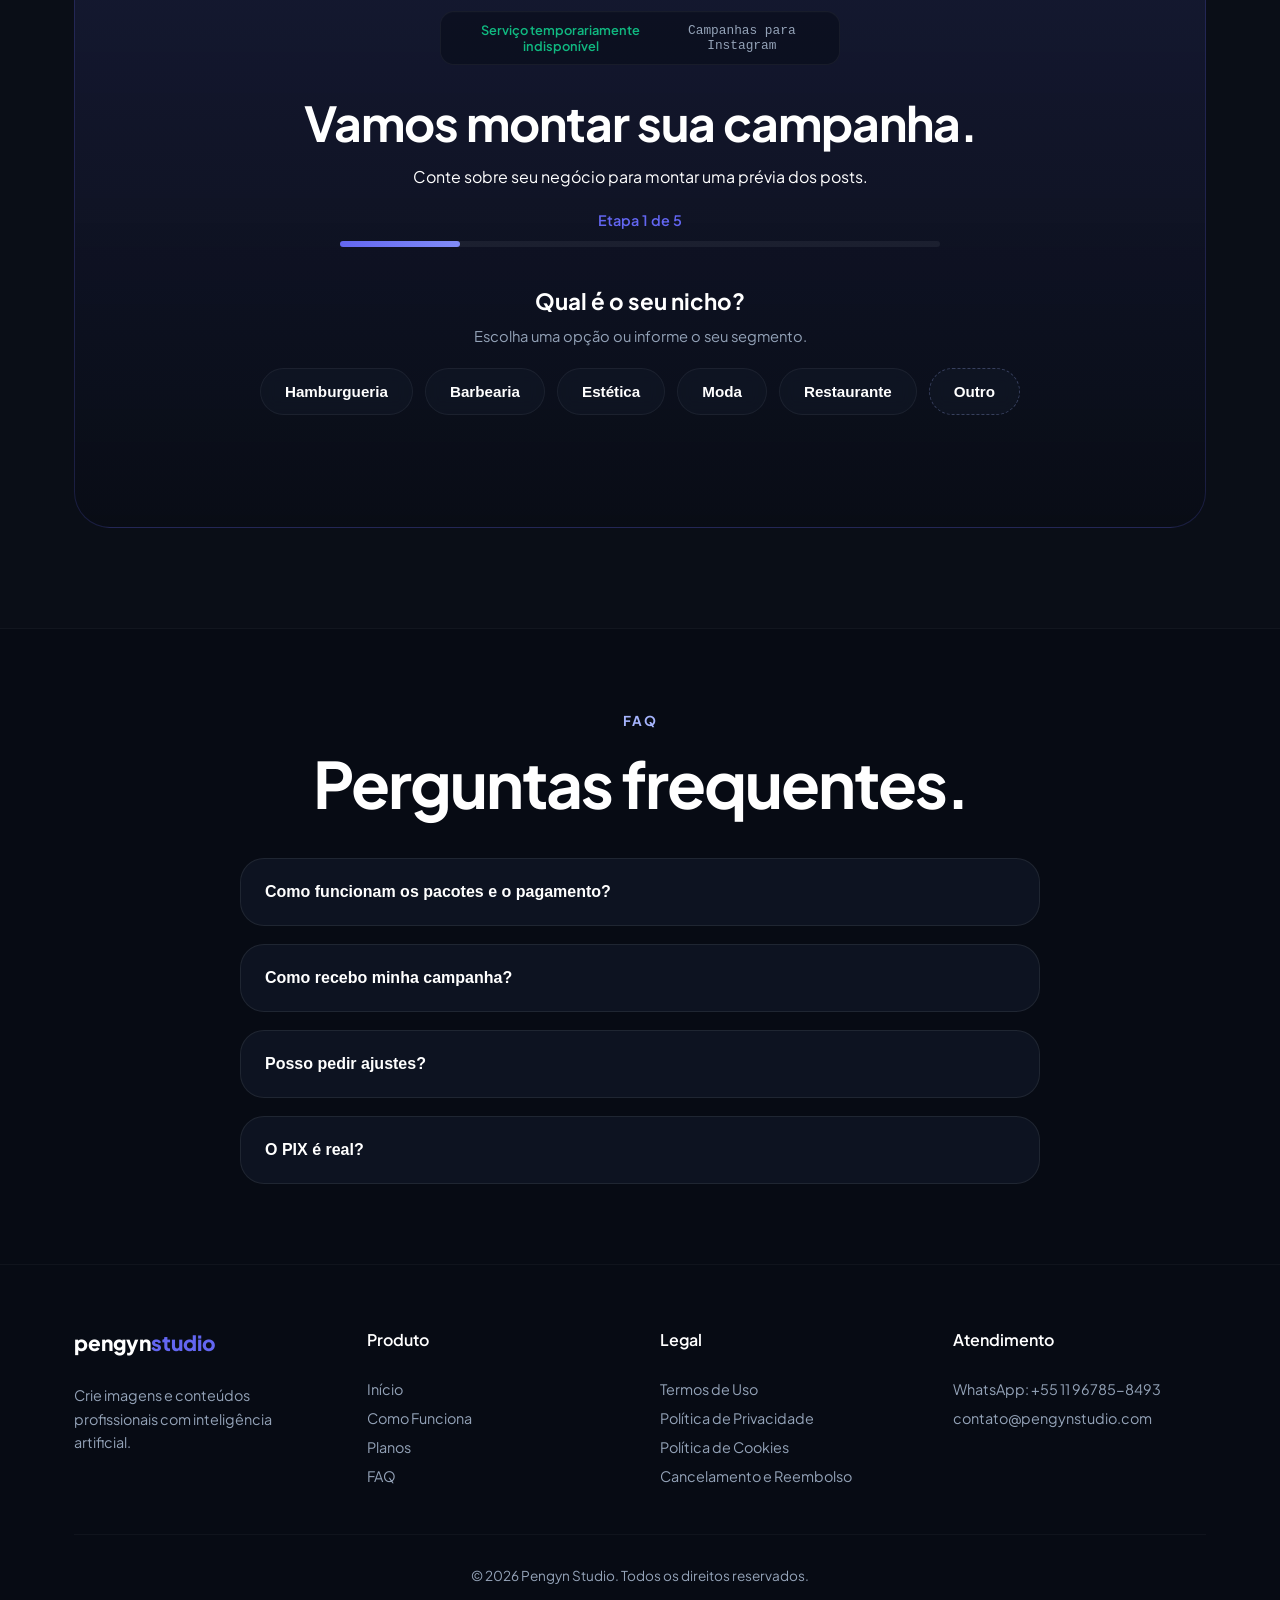
==== commit d31304a3: "Stabilize mobile hero and replace feed cards with profile preview" ====
--- a/frontend/index.html
+++ b/frontend/index.html
@@ -46,14 +46,13 @@
       <div class="hero-content reveal">
 
         <h1>
-          Planeje e crie <span class="dynamic-text">posts para sua marca</span><br> com apoio de IA
+          Planeje e crie <span class="dynamic-text">posts para sua marca</span> com apoio de IA
         </h1>
 
         <p class="hero-subtitle">
           Descreva seu negócio, veja a proposta da campanha e receba imagens e legendas prontas para revisar e baixar.
         </p>
 
-        <p class="hero-plan-summary">Pagamento único via Pix: 3 posts por R$ 9,90 · 6 por R$ 14,90 · 12 por R$ 19,90</p>
         <div class="hero-actions">
           <a href="#onboarding" class="primary-button">
             Gerar meus posts
@@ -333,7 +332,7 @@
                 <button type="button" class="plan-cta-onboarding" data-quantity="12">Escolher plano</button>
               </div>
             </div>
-            <p class="package-explanation">Compra avulsa, sem assinatura. Os temas abaixo são uma prévia; as artes e legendas são geradas após a confirmação do Pix. A geração pode levar alguns minutos.</p>
+            <p class="package-explanation">Escolha quantos posts deseja criar. Veja os temas antes de confirmar a compra.</p>
           </div>
 
         </div>
@@ -363,25 +362,25 @@
           <div class="feed-preview-shell">
             <div class="feed-preview-header">
               <div>
-                <span class="feed-preview-label">MAPA VISUAL DO FEED</span>
-                <h3>Seu plano de conteúdo</h3>
+                <span class="feed-preview-label">PRÉVIA DE TEMAS</span>
+                <h3>Assim seus posts se organizam no feed</h3>
               </div>
               <span class="feed-preview-count" id="feed-preview-count">- posts</span>
             </div>
 
+            <div class="feed-profile-bar" aria-hidden="true">
+              <span class="feed-profile-avatar">P</span>
+              <span class="feed-profile-name">Prévia do seu perfil <small>Grade de publicações · exemplo visual</small></span>
+              <span class="feed-profile-menu">•••</span>
+            </div>
             <div class="strategy-grid feed-strategy-grid" id="dynamic-grid">
               <!-- Tiles do mapa visual injetados via JS -->
             </div>
 
-            <div class="strategy-journey" aria-label="Jornada estratégica">
-              <span>Atenção</span>
-              <span class="journey-arrow">→</span>
-              <span>Interesse</span>
-              <span class="journey-arrow">→</span>
-              <span>Confiança</span>
-              <span class="journey-arrow">→</span>
-              <span>Ação</span>
-            </div>
+            <p class="feed-preview-disclaimer">Imagens ilustrativas da composição. Cada arte será criada para sua marca após o pagamento.</p>
+            <h4 class="feed-plan-heading">O papel de cada post</h4>
+            <ol id="feed-plan-list" class="feed-plan-list"></ol>
+
           </div>
 
           <div class="result-conversion-copy">
@@ -465,6 +464,15 @@
       <div class="faq-list">
         <div class="faq-item reveal">
           <button class="faq-question">
+            Como funcionam os pacotes e o pagamento?
+          </button>
+          <div class="faq-answer">
+            <p>A compra é única, sem assinatura. Você escolhe 3 posts por R$ 9,90, 6 por R$ 14,90 ou 12 por R$ 19,90. Cada post inclui uma imagem quadrada e uma legenda. O Pix é gerado após a revisão do pedido e a criação começa quando o pagamento é confirmado.</p>
+          </div>
+        </div>
+
+        <div class="faq-item reveal">
+          <button class="faq-question">
             Como recebo minha campanha?
           </button>
           <div class="faq-answer">
--- a/frontend/styles.css
+++ b/frontend/styles.css
@@ -17,7 +17,6 @@
 
 html {
   scroll-behavior: smooth;
-  scroll-snap-type: y proximity;
   scroll-padding-top: 90px;
 }
 
@@ -918,8 +917,6 @@
   color: var(--primary);
   font-weight: 700;
   display: inline;
-  min-width: 280px;
-  text-align: left;
 }
 
 .hidden {
@@ -2366,3 +2363,108 @@
   *, *::before, *::after { scroll-behavior: auto !important; animation-duration: .01ms !important; transition-duration: .01ms !important; }
   .reveal { opacity: 1; transform: none; }
 }
+
+/* Prévia em formato de perfil: miniaturas + explicações legíveis fora da grade. */
+.feed-preview-shell {
+  width: min(100%, 690px);
+  padding: clamp(14px, 3vw, 26px);
+  background: #0B101B;
+}
+
+.feed-preview-shell::before { display: none; }
+
+.feed-profile-bar {
+  display: flex;
+  align-items: center;
+  gap: 11px;
+  padding: 12px 2px;
+  border-top: 1px solid rgba(255,255,255,.1);
+}
+
+.feed-profile-avatar {
+  display: grid;
+  place-items: center;
+  flex: 0 0 38px;
+  height: 38px;
+  border: 2px solid #818CF8;
+  border-radius: 50%;
+  background: #242045;
+  font-weight: 800;
+}
+
+.feed-profile-name { flex: 1; color: #F8FAFC; font-size: .9rem; font-weight: 700; }
+.feed-profile-name small { display: block; margin-top: 2px; color: #94A3B8; font-size: .72rem; font-weight: 400; }
+.feed-profile-menu { color: #E2E8F0; font-weight: 800; letter-spacing: .12em; }
+
+.feed-preview-shell .feed-strategy-grid {
+  grid-template-columns: repeat(3, minmax(0, 1fr)) !important;
+  gap: 3px !important;
+}
+
+.feed-strategy-grid > .feed-post {
+  position: relative;
+  display: flex;
+  flex-direction: column;
+  justify-content: space-between;
+  min-width: 0;
+  aspect-ratio: 1;
+  margin: 0;
+  padding: clamp(8px, 2vw, 18px);
+  overflow: hidden;
+  border: 0;
+  border-radius: 0;
+  background: linear-gradient(145deg, #2B3765, #202449 55%, #10192D);
+  background-size: cover;
+  background-position: center;
+  color: #FFF;
+  text-align: left;
+}
+
+.feed-strategy-grid > .feed-post[data-variant="1"] { background-color: #4B2360; background-image: linear-gradient(145deg, #704393, #4B2360 56%, #1E1839); }
+.feed-strategy-grid > .feed-post[data-variant="2"] { background-color: #185365; background-image: linear-gradient(145deg, #287588, #185365 56%, #132C44); }
+.feed-strategy-grid > .feed-post[data-variant="3"] { background-color: #633857; background-image: linear-gradient(145deg, #995171, #633857 56%, #30213D); }
+.feed-strategy-grid > .feed-post.feed-post--photo { background-size: cover; background-position: center; }
+.feed-strategy-grid > .feed-post::before { display: none; }
+
+.feed-result-card[data-style="minimalista"] .feed-strategy-grid > .feed-post:not(.feed-post--photo) {
+  background: linear-gradient(145deg, #293F65, #24335C 60%, #171C3E);
+}
+
+.feed-post-label {
+  position: relative;
+  width: fit-content;
+  padding: 4px 6px;
+  background: rgba(8, 13, 27, .7);
+  border-radius: 4px;
+  color: #FFF;
+  font-size: clamp(.58rem, 1.3vw, .72rem);
+  font-weight: 700;
+  letter-spacing: .04em;
+}
+
+.feed-post figcaption {
+  position: relative;
+  max-width: 100%;
+  color: #FFF;
+  font-size: clamp(.78rem, 2vw, 1.3rem);
+  font-weight: 800;
+  line-height: 1.12;
+  overflow-wrap: anywhere;
+  text-shadow: 0 1px 8px rgba(0,0,0,.65);
+}
+
+.feed-preview-disclaimer { margin: 12px 0 18px; color: #AAB9D0; font-size: .8rem; line-height: 1.5; }
+.feed-plan-heading { color: #F8FAFC; font-size: 1.08rem; margin: 18px 0 12px; }
+.feed-plan-list { display: grid; gap: 0; list-style: none; padding: 0; text-align: left; }
+.feed-plan-list li { display: grid; gap: 4px; padding: 13px 2px; border-top: 1px solid rgba(255,255,255,.1); }
+.feed-plan-list strong { color: #F8FAFC; font-size: .95rem; }
+.feed-plan-list span { color: #BAC7D9; font-size: .88rem; line-height: 1.5; }
+
+@media (max-width: 600px) {
+  .hero h1 { font-size: clamp(2rem, 8vw, 2.75rem); min-height: 0; }
+  .feed-preview-shell { padding: 12px; border-radius: 16px; }
+  .feed-preview-shell .feed-strategy-grid { gap: 2px !important; }
+  .feed-strategy-grid > .feed-post { padding: 7px; }
+  .feed-post figcaption { font-size: clamp(.72rem, 3.2vw, .95rem); }
+  .feed-post-label { font-size: .57rem; }
+}
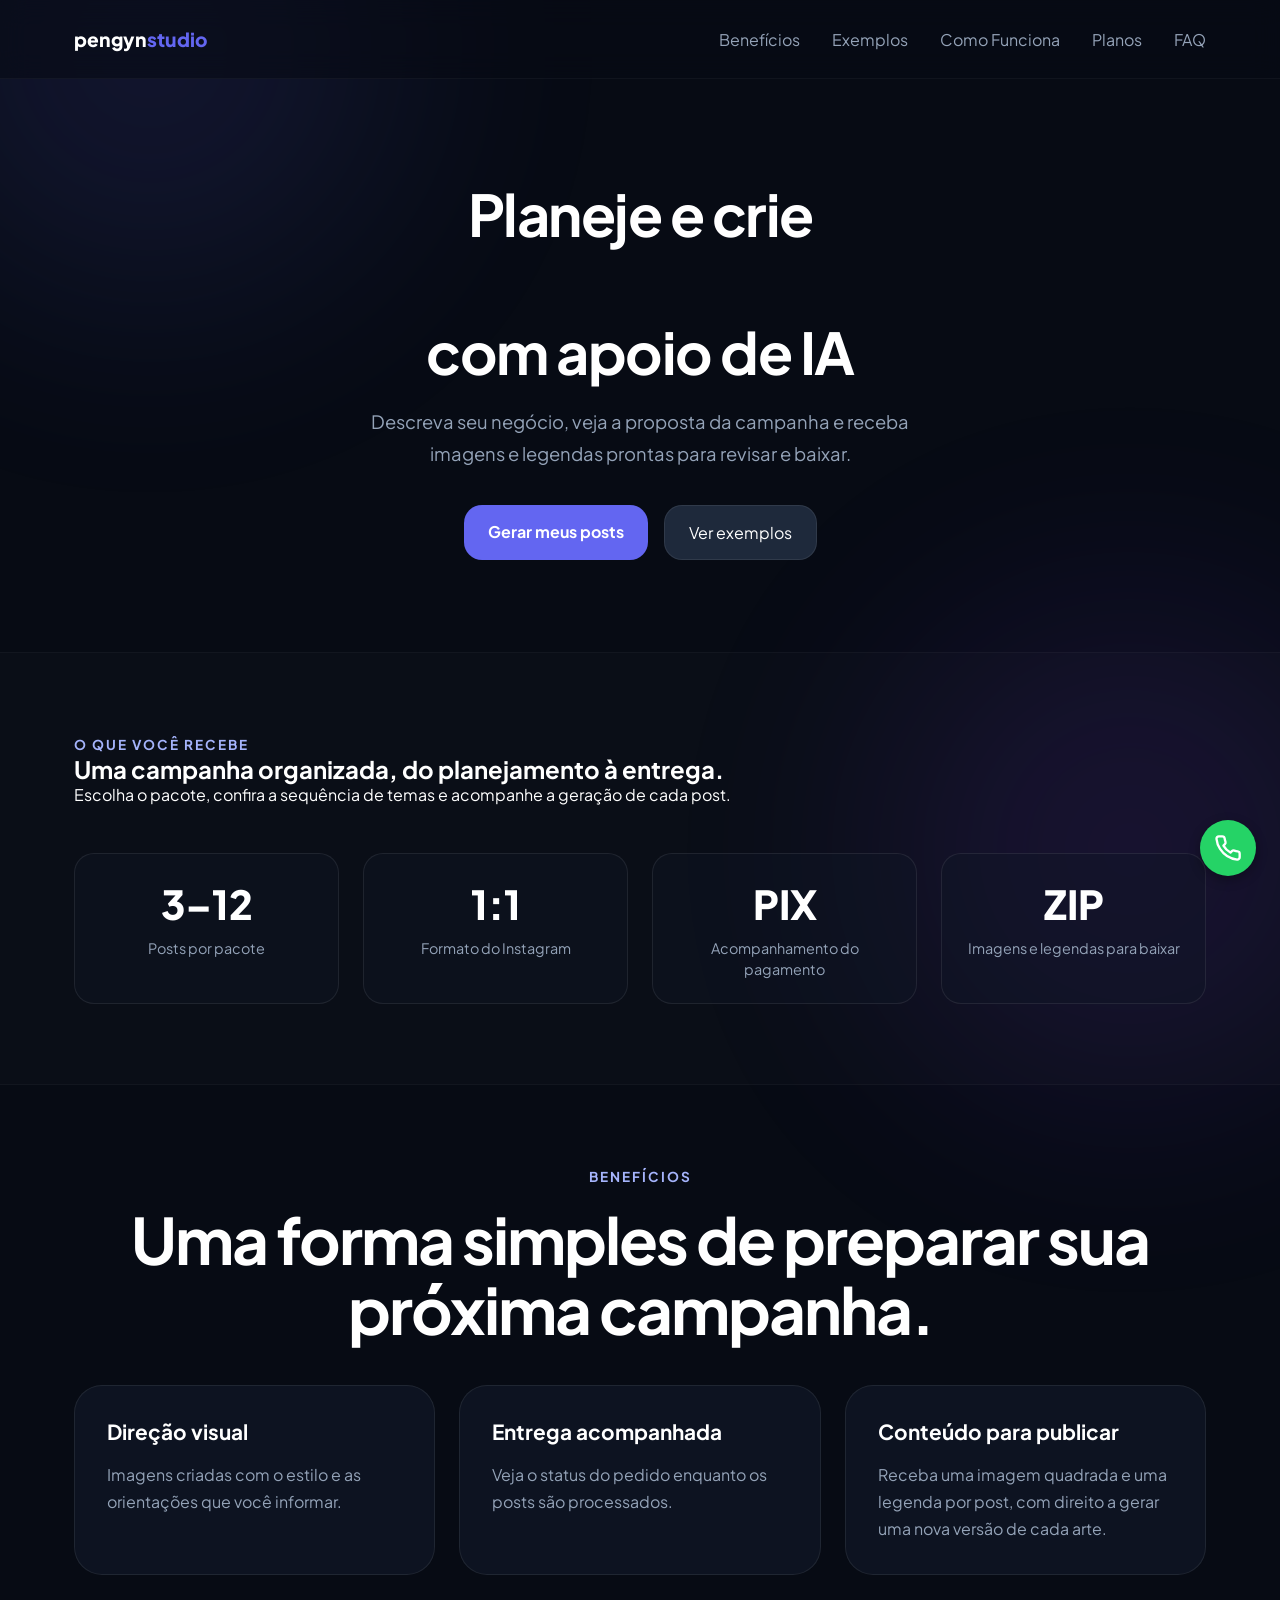
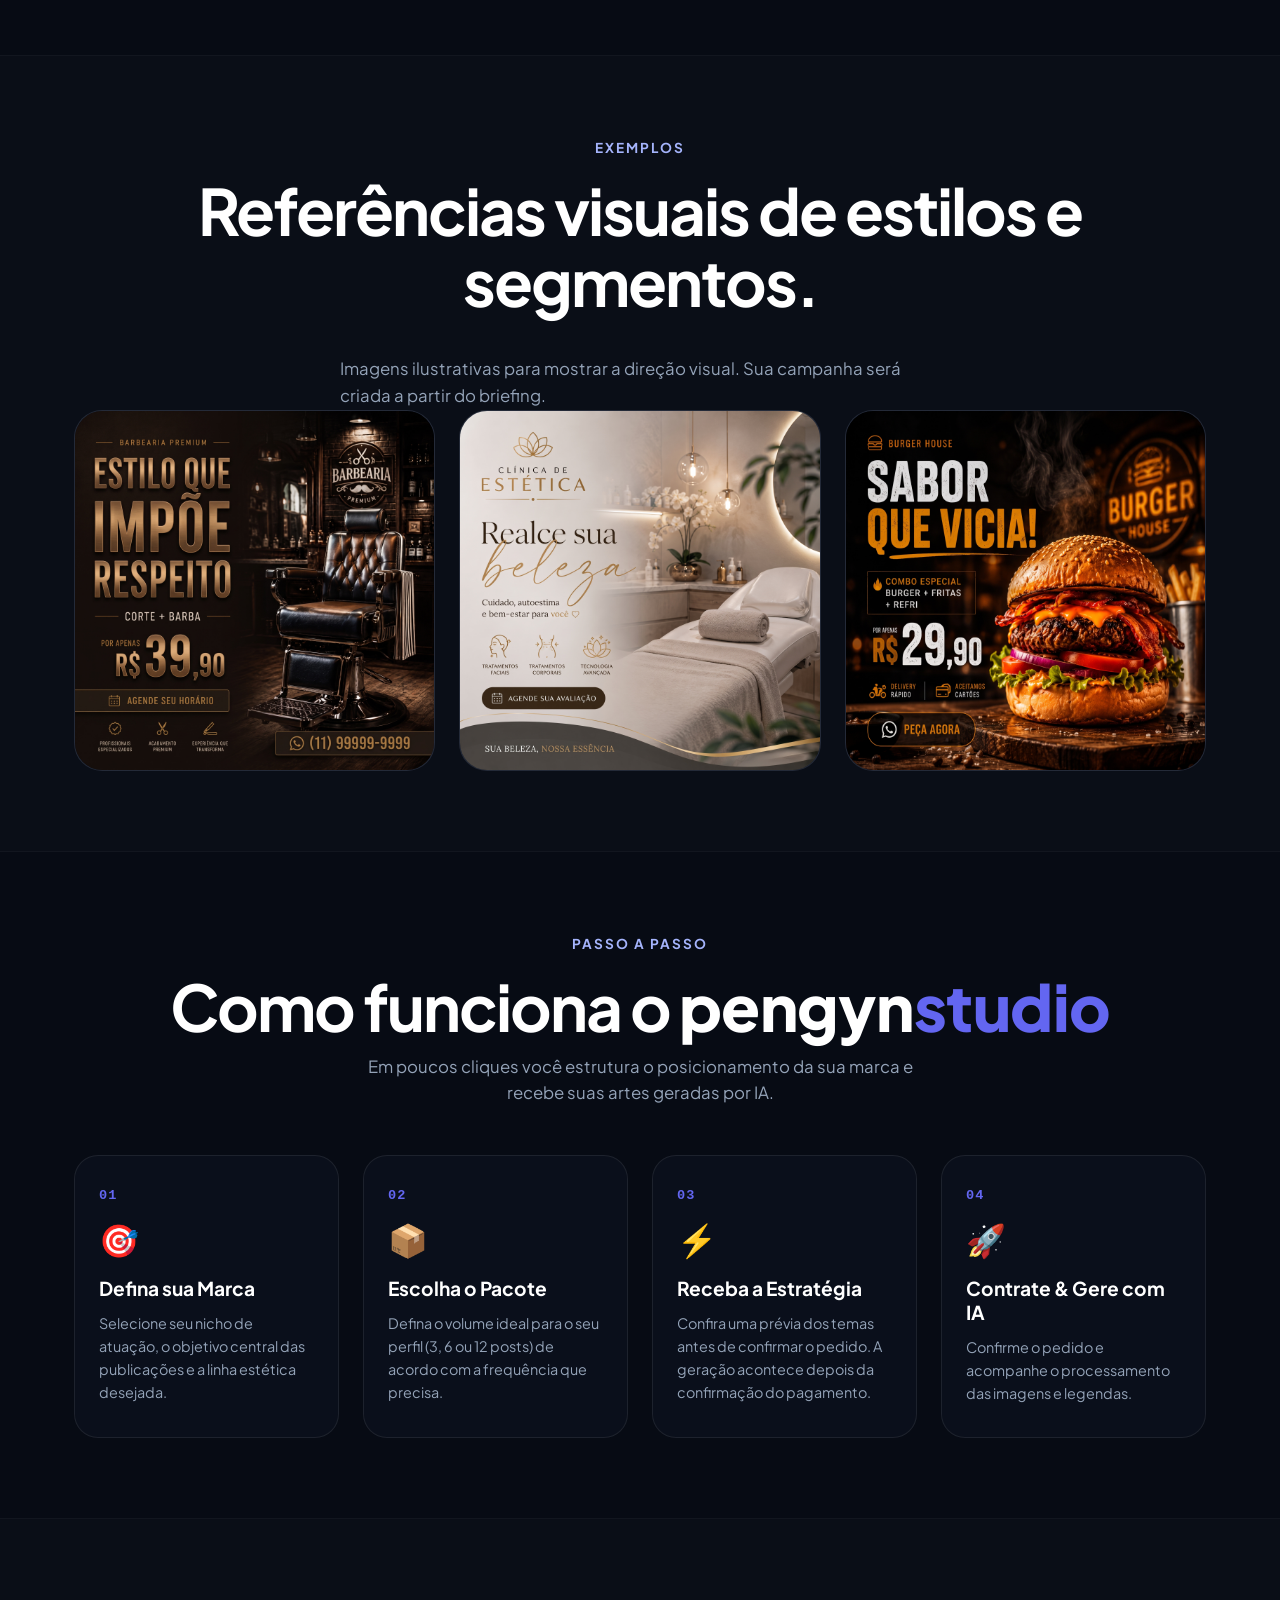
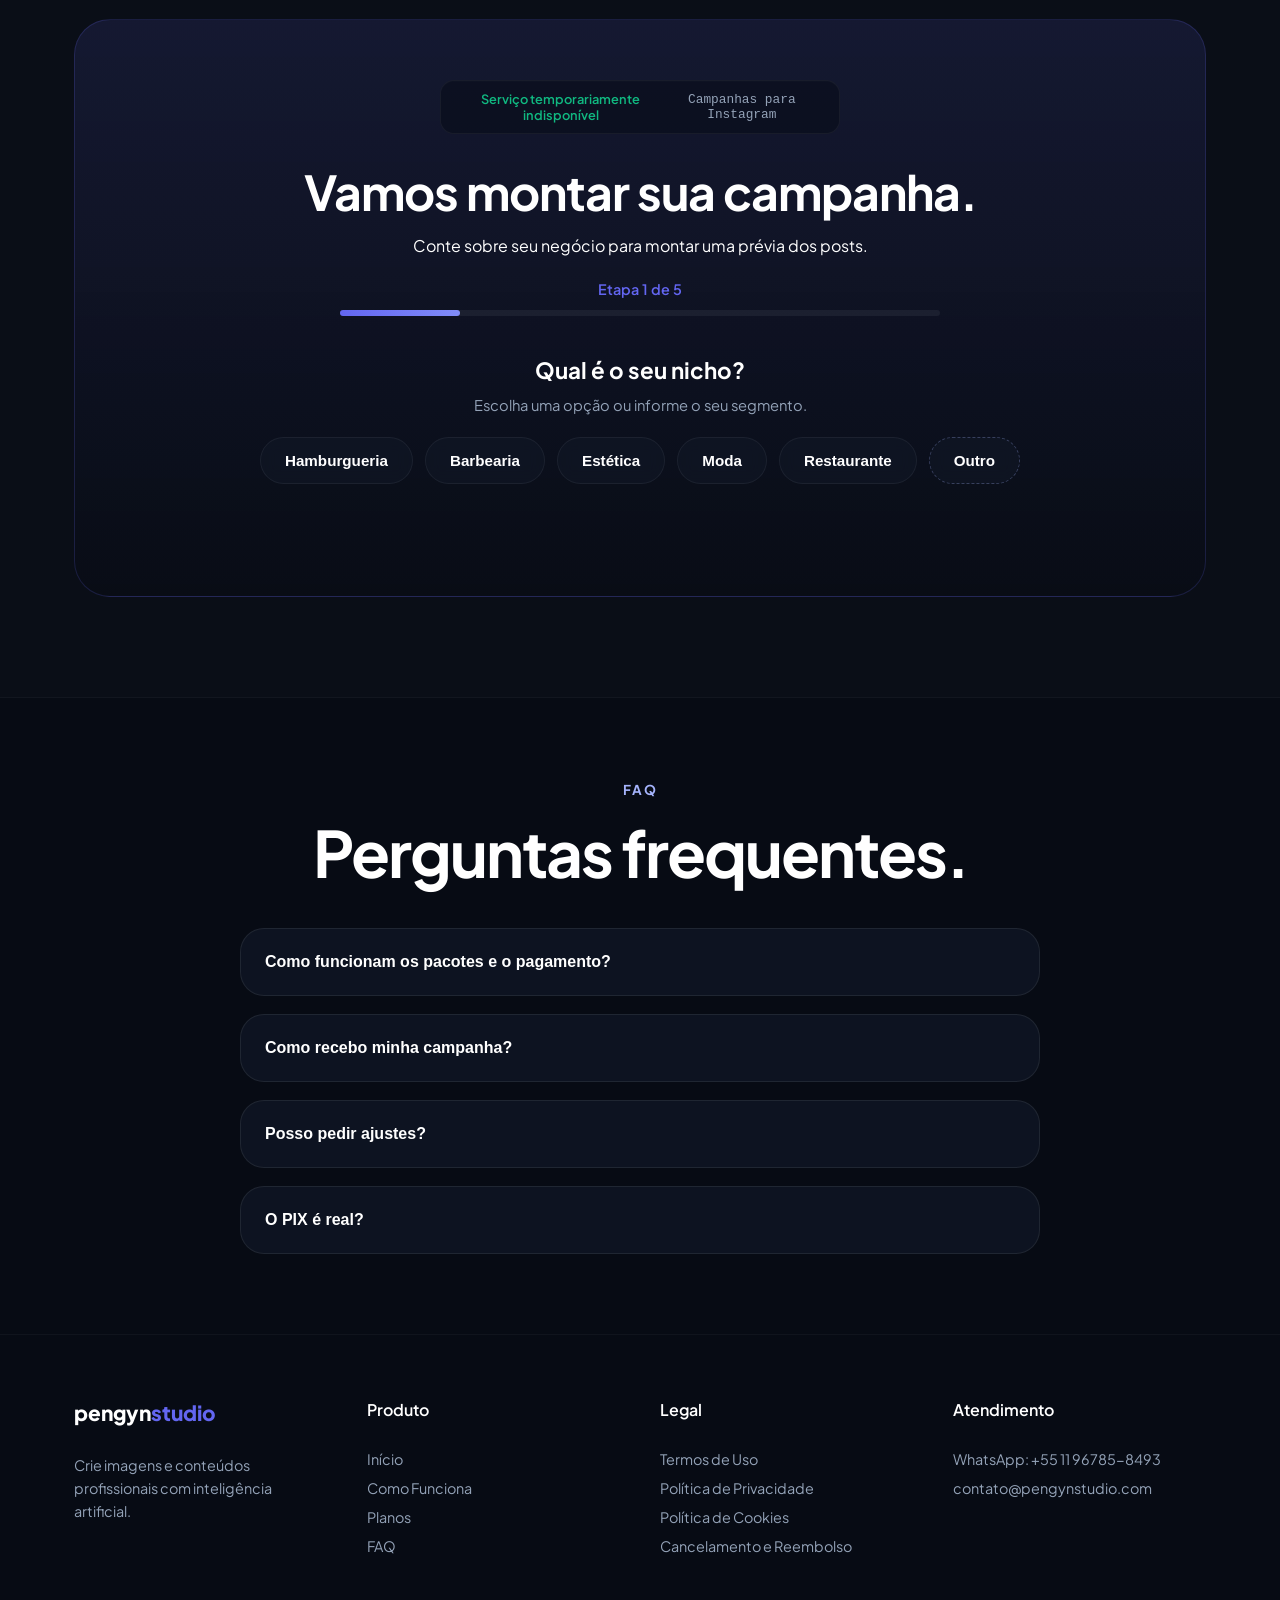
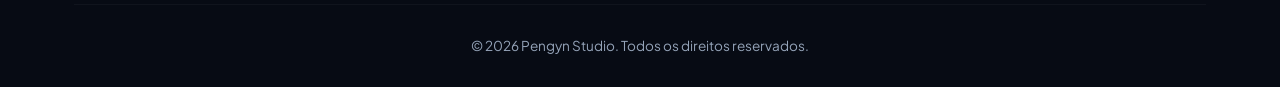
==== commit e1c3d4e3: "Keep mobile typing active and refresh cached script" ====
--- a/frontend/index.html
+++ b/frontend/index.html
@@ -569,7 +569,7 @@
     </svg>
   </a>
 
-  <script src="script.js"></script>
+  <script src="script.js?v=mobile-typing-2"></script>
 
 </body>
 </html>
--- a/frontend/styles.css
+++ b/frontend/styles.css
@@ -124,11 +124,13 @@
   display: flex;
   flex-direction: column;
   align-items: center;
+  width: 100%;
   max-width: 800px;
   margin: 0 auto;
 }
 
 .hero h1 {
+  width: 100%;
   font-size: clamp(2rem, 4.5vw, 3.8rem); /* Reduzido de 5.5rem para caber confortavelmente em uma/duas linhas */
   line-height: 1.2;
   letter-spacing: -1.5px;
@@ -916,7 +918,11 @@
 .dynamic-text {
   color: var(--primary);
   font-weight: 700;
-  display: inline;
+  display: block;
+  width: 100%;
+  height: 1.2em;
+  overflow: hidden;
+  text-align: center;
 }
 
 .hidden {
@@ -2462,6 +2468,7 @@
 
 @media (max-width: 600px) {
   .hero h1 { font-size: clamp(2rem, 8vw, 2.75rem); min-height: 0; }
+  .hero h1 .dynamic-text { height: 2.4em; }
   .feed-preview-shell { padding: 12px; border-radius: 16px; }
   .feed-preview-shell .feed-strategy-grid { gap: 2px !important; }
   .feed-strategy-grid > .feed-post { padding: 7px; }
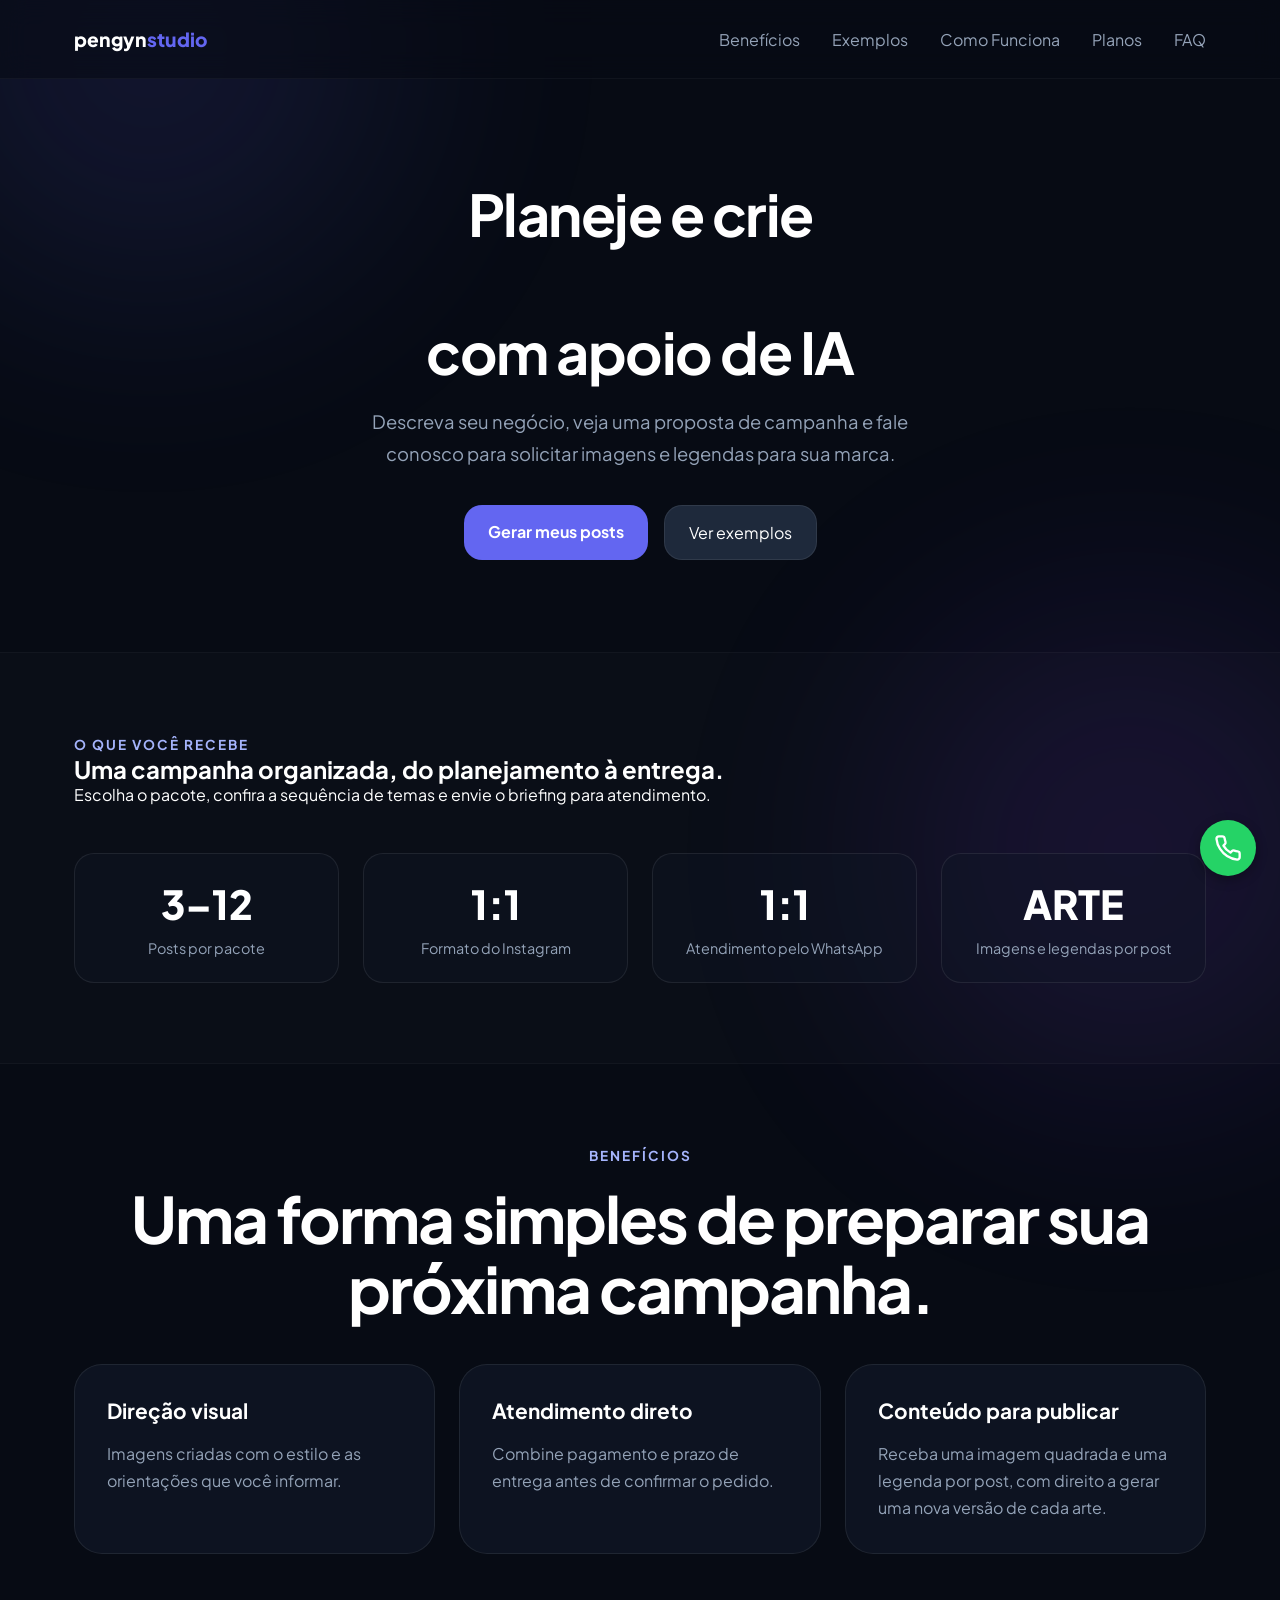
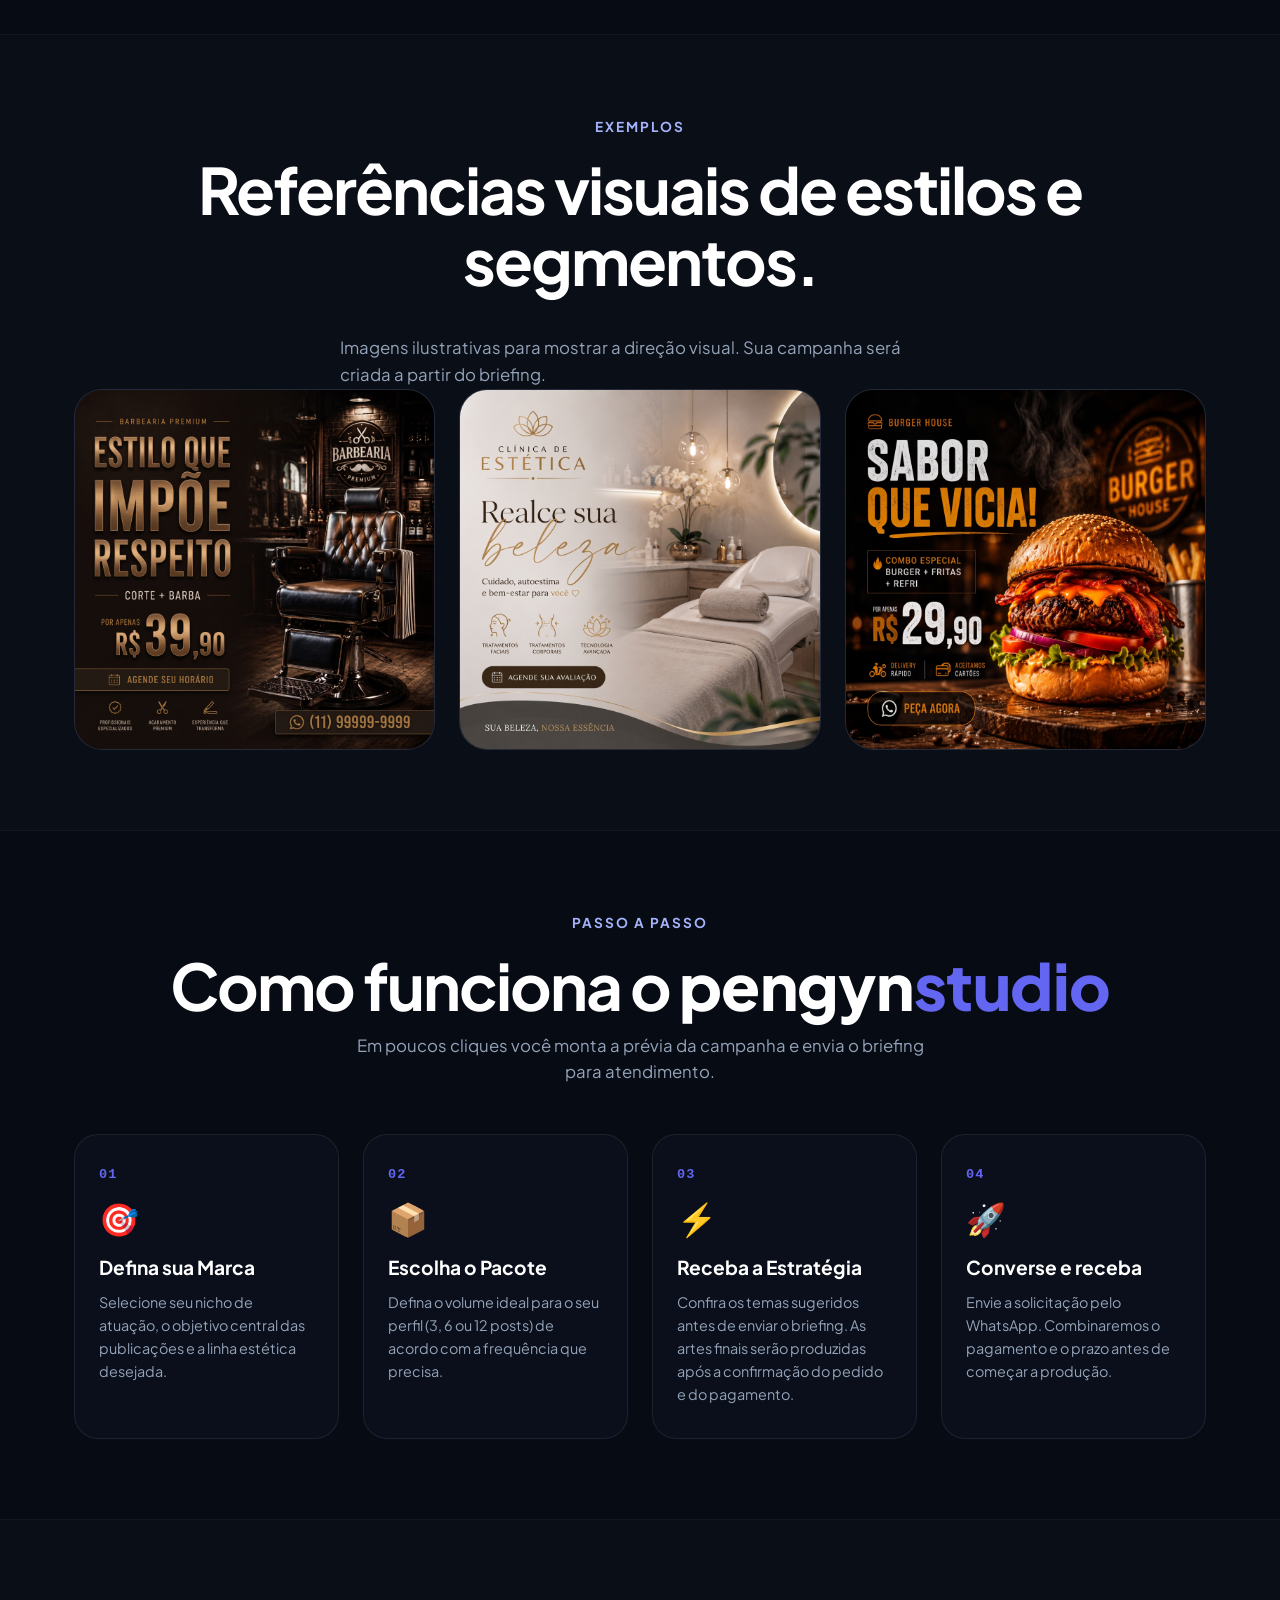
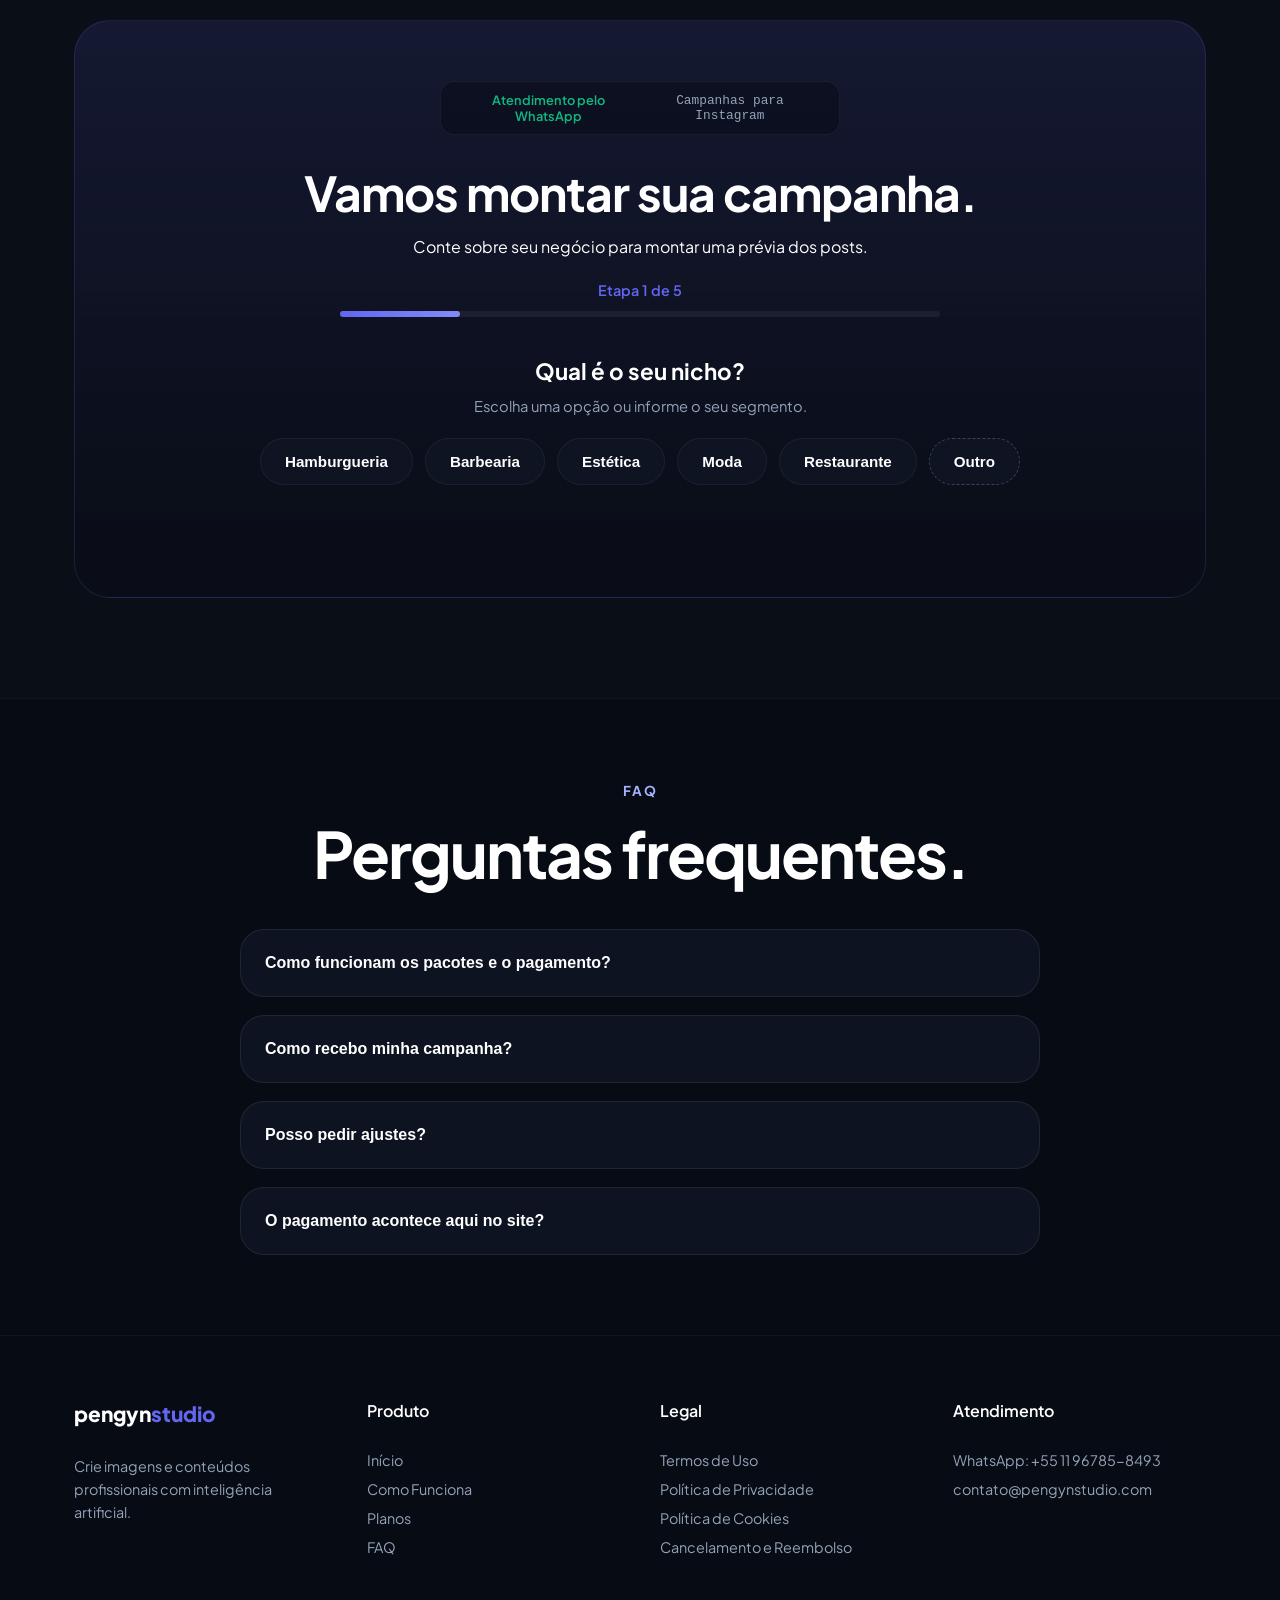
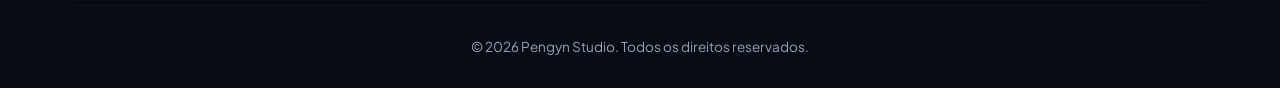
==== commit 9149b7a9: "Prepare static Netlify pilot with assisted WhatsApp orders" ====
--- a/frontend/index.html
+++ b/frontend/index.html
@@ -50,7 +50,7 @@
         </h1>
 
         <p class="hero-subtitle">
-          Descreva seu negócio, veja a proposta da campanha e receba imagens e legendas prontas para revisar e baixar.
+          Descreva seu negócio, veja uma proposta de campanha e fale conosco para solicitar imagens e legendas para sua marca.
         </p>
 
         <div class="hero-actions">
@@ -77,7 +77,7 @@
           Uma campanha organizada, do planejamento à entrega.
         </h2>
         <p>
-          Escolha o pacote, confira a sequência de temas e acompanhe a geração de cada post.
+          Escolha o pacote, confira a sequência de temas e envie o briefing para atendimento.
         </p>
       </div>
 
@@ -91,12 +91,12 @@
           <span>Formato do Instagram</span>
         </div>
         <div class="metric-card">
-          <h3>PIX</h3>
-          <span>Acompanhamento do pagamento</span>
+          <h3>1:1</h3>
+          <span>Atendimento pelo WhatsApp</span>
         </div>
         <div class="metric-card">
-          <h3>ZIP</h3>
-          <span>Imagens e legendas para baixar</span>
+          <h3>ARTE</h3>
+          <span>Imagens e legendas por post</span>
         </div>
       </div>
     </div>
@@ -122,10 +122,8 @@
           </p>
         </div>
         <div class="benefit-card reveal">
-          <h3>Entrega acompanhada</h3>
-          <p>
-            Veja o status do pedido enquanto os posts são processados.
-          </p>
+          <h3>Atendimento direto</h3>
+          <p>Combine pagamento e prazo de entrega antes de confirmar o pedido.</p>
         </div>
         <div class="benefit-card reveal">
           <h3>Conteúdo para publicar</h3>
@@ -177,7 +175,7 @@
         <span class="section-tag">PASSO A PASSO</span>
         <h2>Como funciona o <span class="brand-text">pengyn<span>studio</span></span></h2>
         <p class="section-subtitle">
-          Em poucos cliques você estrutura o posicionamento da sua marca e recebe suas artes geradas por IA.
+          Em poucos cliques você monta a prévia da campanha e envia o briefing para atendimento.
         </p>
       </div>
 
@@ -200,14 +198,14 @@
           <div class="step-number">03</div>
           <div class="step-icon">⚡</div>
           <h3>Receba a Estratégia</h3>
-          <p>Confira uma prévia dos temas antes de confirmar o pedido. A geração acontece depois da confirmação do pagamento.</p>
+          <p>Confira os temas sugeridos antes de enviar o briefing. As artes finais serão produzidas após a confirmação do pedido e do pagamento.</p>
         </div>
 
         <div class="step-card reveal">
           <div class="step-number">04</div>
           <div class="step-icon">🚀</div>
-          <h3>Contrate & Gere com IA</h3>
-          <p>Confirme o pedido e acompanhe o processamento das imagens e legendas.</p>
+          <h3>Converse e receba</h3>
+          <p>Envie a solicitação pelo WhatsApp. Combinaremos o pagamento e o prazo antes de começar a produção.</p>
         </div>
       </div>
     </div>
@@ -385,61 +383,20 @@
 
           <div class="result-conversion-copy">
             <strong>A estratégia está pronta.</strong>
-            <span>Revise o pacote e o briefing antes de pedir a geração das artes e legendas.</span>
+            <span>Envie o briefing para conversar sobre o pedido, o pagamento e o prazo de entrega.</span>
           </div>
 
           <div class="result-actions">
-            <button type="button" id="btn-checkout" class="primary-button">Criar meus posts</button>
+            <button type="button" id="btn-checkout" class="primary-button">Solicitar pelo WhatsApp</button>
             <button type="button" id="btn-restart" class="secondary-button">Refazer estratégia</button>
           </div>
 
           <div id="checkout-panel" class="flow-panel hidden">
-            <h3>Revise antes de gerar o Pix</h3>
+            <h3>Revise sua solicitação</h3>
             <div id="checkout-summary" class="checkout-summary" aria-live="polite"></div>
-            <h3>Dados para o pedido</h3>
-            <p class="flow-note">O e-mail identifica o pedido. Guarde esta página para acompanhar a entrega; não enviamos acesso por e-mail nesta versão.</p>
-            <p class="checkout-terms">Compra avulsa. Confira os <a href="legal/terms.html" target="_blank" rel="noopener noreferrer">Termos de Uso</a> e a <a href="legal/refund.html" target="_blank" rel="noopener noreferrer">política de cancelamento e reembolso</a> antes do pagamento.</p>
-            <form id="checkout-form">
-              <label>
-                Instagram
-                <input type="text" id="client-instagram" name="instagram" required maxlength="80" placeholder="@sua_marca" autocomplete="username">
-              </label>
-              <label>
-                WhatsApp
-                <input type="tel" id="client-whatsapp" name="whatsapp" required inputmode="numeric" placeholder="(11) 99999-9999" autocomplete="tel">
-              </label>
-              <label>
-                E-mail
-                <input type="email" id="client-email" name="email" required placeholder="voce@email.com" autocomplete="email">
-              </label>
-              <p id="checkout-error" class="form-error hidden" role="alert"></p>
-              <button type="submit" id="btn-submit-checkout" class="primary-button">Gerar PIX</button>
-            </form>
-          </div>
-
-          <div id="pix-panel" class="flow-panel hidden">
-            <h3>PIX do pedido</h3>
-            <p id="pix-explanation" class="flow-note">Aguardando confirmação do pagamento.</p>
-            <p id="order-reference" class="flow-note"></p>
-            <p class="flow-note">Salve o link de acesso para acompanhar e baixar a campanha em outro momento. Qualquer pessoa com esse link poderá ver o pedido.</p>
-            <button type="button" id="btn-copy-order-link" class="secondary-button">Copiar link do pedido</button>
-            <a id="payment-ticket" class="secondary-button hidden" target="_blank" rel="noopener noreferrer">Abrir instruções do Pix</a>
-            <p class="pix-meta">Transação: <span id="out-transaction-id">-</span></p>
-            <textarea id="out-pix-code" readonly rows="4"></textarea>
-            <div class="pix-actions">
-              <button type="button" id="btn-copy-pix" class="secondary-button">Copiar código</button>
-              <button type="button" id="btn-simulate-payment" class="primary-button hidden">Simular pagamento aprovado</button>
-            </div>
-            <p id="order-progress" class="flow-note" role="status"></p>
-            <p id="pix-error" class="form-error hidden" role="alert"></p>
-            <button id="btn-refresh-order" type="button" class="secondary-button">Atualizar acompanhamento</button>
-          </div>
-
-          <div id="delivery-panel" class="flow-panel hidden">
-            <h3>Artes do pacote</h3>
-            <p class="flow-note">Sua campanha está pronta. Baixe as imagens e as legendas ou solicite uma nova versão de um post.</p>
-            <div id="delivery-gallery" class="delivery-gallery" aria-live="polite"></div>
-            <button id="btn-download-campaign" type="button" class="secondary-button">Baixar campanha (.zip)</button>
+            <p class="flow-note">Ao tocar no botão, o WhatsApp abrirá com seu briefing preenchido. Revise a mensagem e envie para iniciar o atendimento. O pagamento será combinado na conversa.</p>
+            <p class="checkout-terms">Antes de confirmar a compra, consulte os <a href="legal/terms.html" target="_blank" rel="noopener noreferrer">Termos de Uso</a> e a <a href="legal/refund.html" target="_blank" rel="noopener noreferrer">política de cancelamento e reembolso</a>.</p>
+            <a id="pilot-whatsapp-link" class="primary-button pilot-whatsapp-link" target="_blank" rel="noopener noreferrer">Abrir WhatsApp com meu briefing</a>
           </div>
         </div>
 
@@ -467,7 +424,7 @@
             Como funcionam os pacotes e o pagamento?
           </button>
           <div class="faq-answer">
-            <p>A compra é única, sem assinatura. Você escolhe 3 posts por R$ 9,90, 6 por R$ 14,90 ou 12 por R$ 19,90. Cada post inclui uma imagem quadrada e uma legenda. O Pix é gerado após a revisão do pedido e a criação começa quando o pagamento é confirmado.</p>
+            <p>A compra é única, sem assinatura. Você pode solicitar 3 posts por R$ 9,90, 6 por R$ 14,90 ou 12 por R$ 19,90. Cada post inclui uma imagem quadrada e uma legenda. Combinamos o pagamento e o prazo no WhatsApp antes de confirmar o pedido.</p>
           </div>
         </div>
 
@@ -476,7 +433,7 @@
             Como recebo minha campanha?
           </button>
           <div class="faq-answer">
-            <p>Após a confirmação do Pix, acompanhe a geração nesta página. Quando estiver pronto, baixe as imagens e legendas em ZIP. Guarde o link do pedido: o acesso não é enviado por e-mail nesta versão.</p>
+            <p>O prazo e a forma de entrega são combinados no atendimento antes do pagamento. Enviaremos as imagens e legendas diretamente, sem área de acompanhamento nesta versão.</p>
           </div>
         </div>
 
@@ -485,16 +442,16 @@
             Posso pedir ajustes?
           </button>
           <div class="faq-answer">
-            <p>As imagens são criadas para o briefing informado. Você pode solicitar uma nova versão de cada post uma vez.</p>
+            <p>As imagens são criadas a partir do briefing informado. Você pode solicitar uma nova versão de cada arte uma vez, pelo atendimento.</p>
           </div>
         </div>
 
         <div class="faq-item reveal">
           <button class="faq-question">
-            O PIX é real?
+            O pagamento acontece aqui no site?
           </button>
           <div class="faq-answer">
-            <p id="faq-pix-answer">Verificando a disponibilidade do pagamento.</p>
+            <p>Não. A prévia é gratuita e não cobra nada. Se quiser contratar, fale conosco pelo WhatsApp; você receberá as instruções de pagamento após confirmar o pacote e o prazo.</p>
           </div>
         </div>
       </div>
@@ -569,7 +526,7 @@
     </svg>
   </a>
 
-  <script src="script.js?v=mobile-typing-2"></script>
+  <script src="script.js?v=assisted-pilot-1"></script>
 
 </body>
 </html>
--- a/frontend/styles.css
+++ b/frontend/styles.css
@@ -787,6 +787,16 @@
 }
 
 .checkout-terms a { color: #C7D2FE; }
+
+.pilot-whatsapp-link {
+  display: inline-flex;
+  justify-content: center;
+  align-items: center;
+  min-height: 50px;
+  max-width: 420px;
+  width: 100%;
+  text-align: center;
+}
 
 .price-card {
   position: relative;
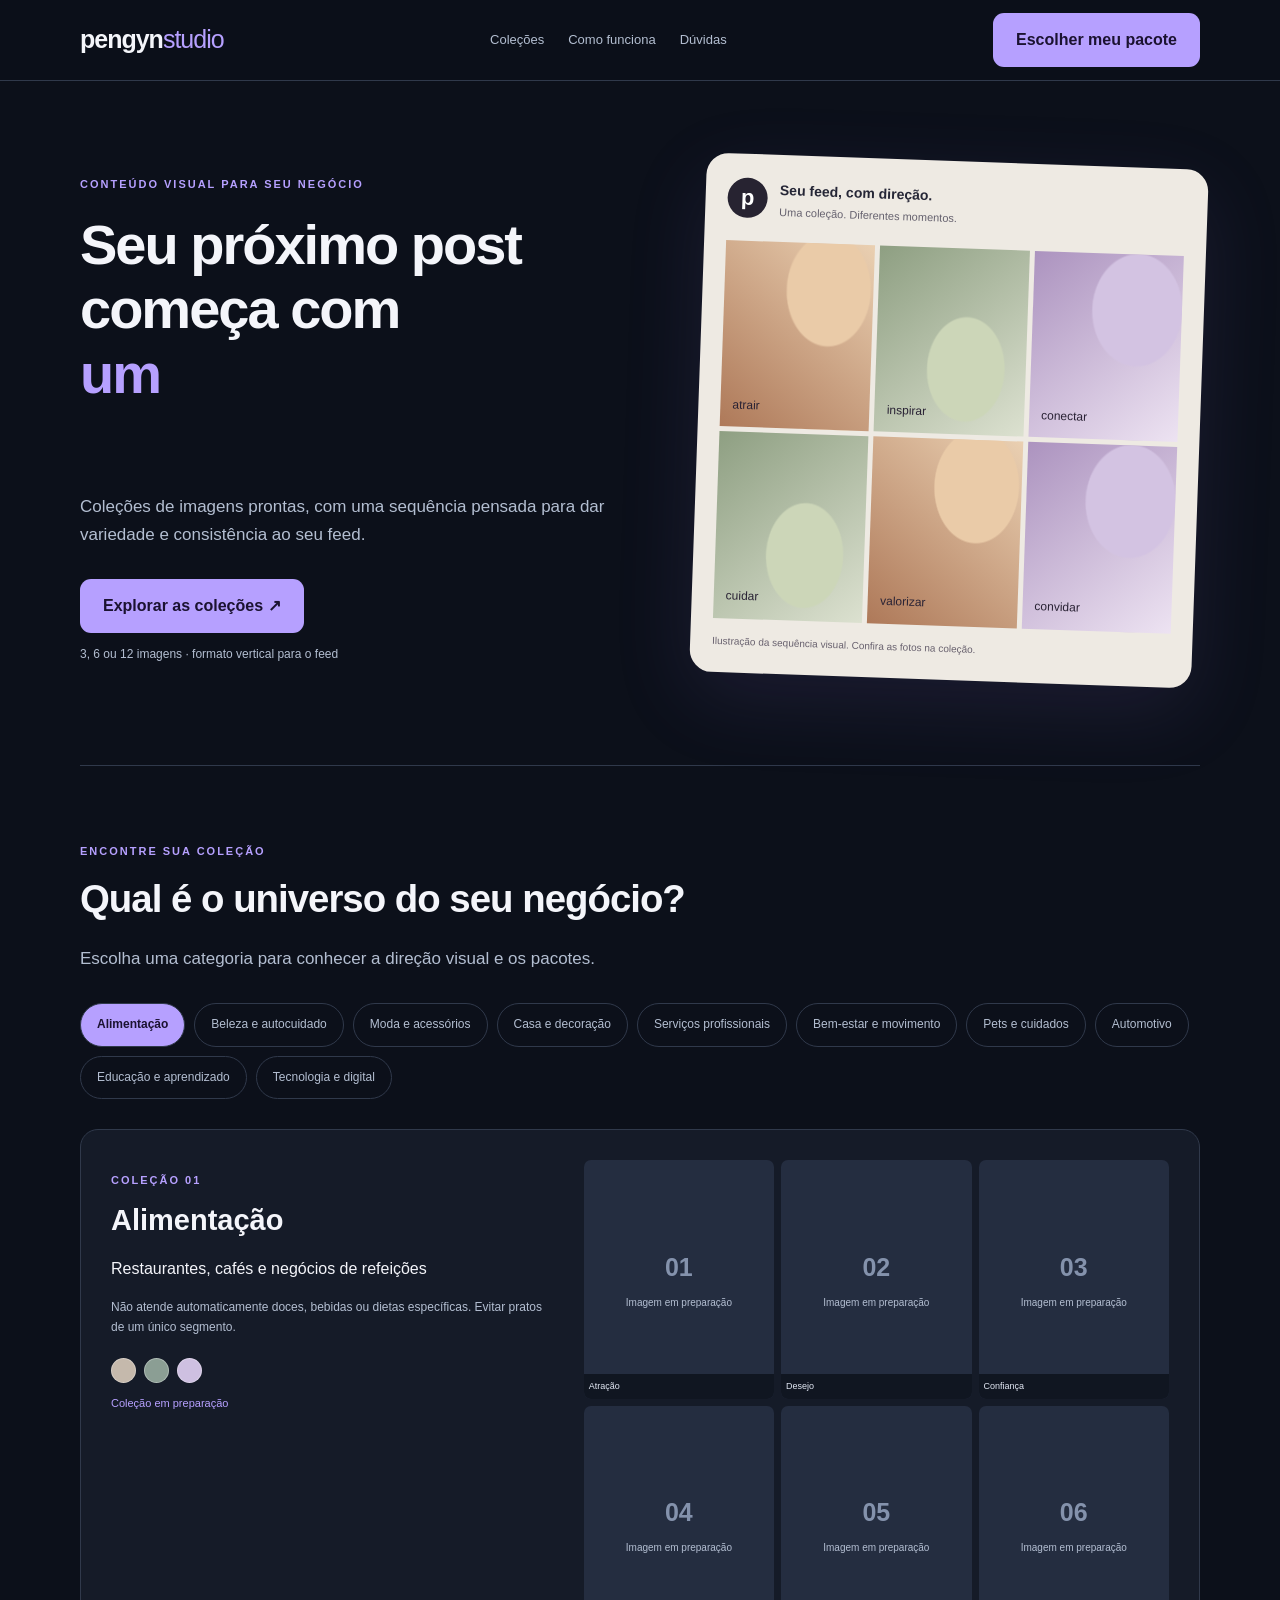
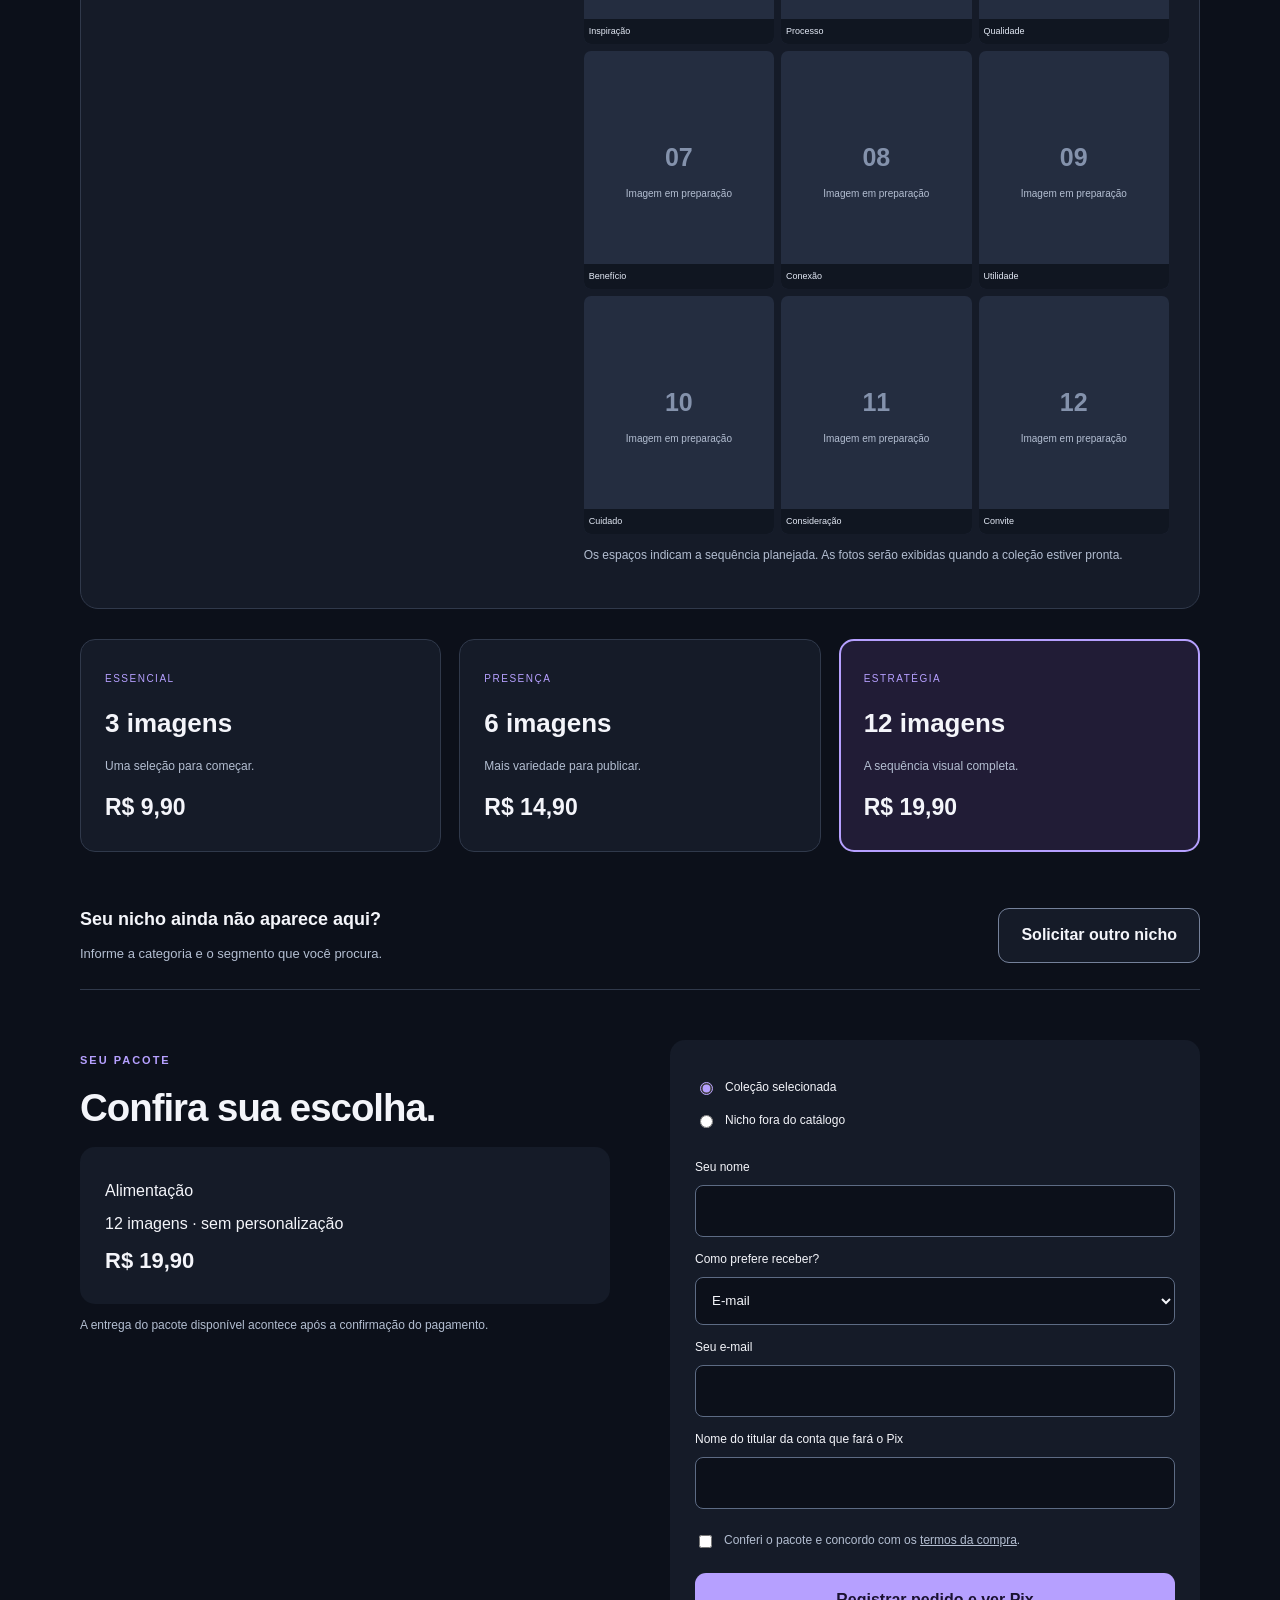
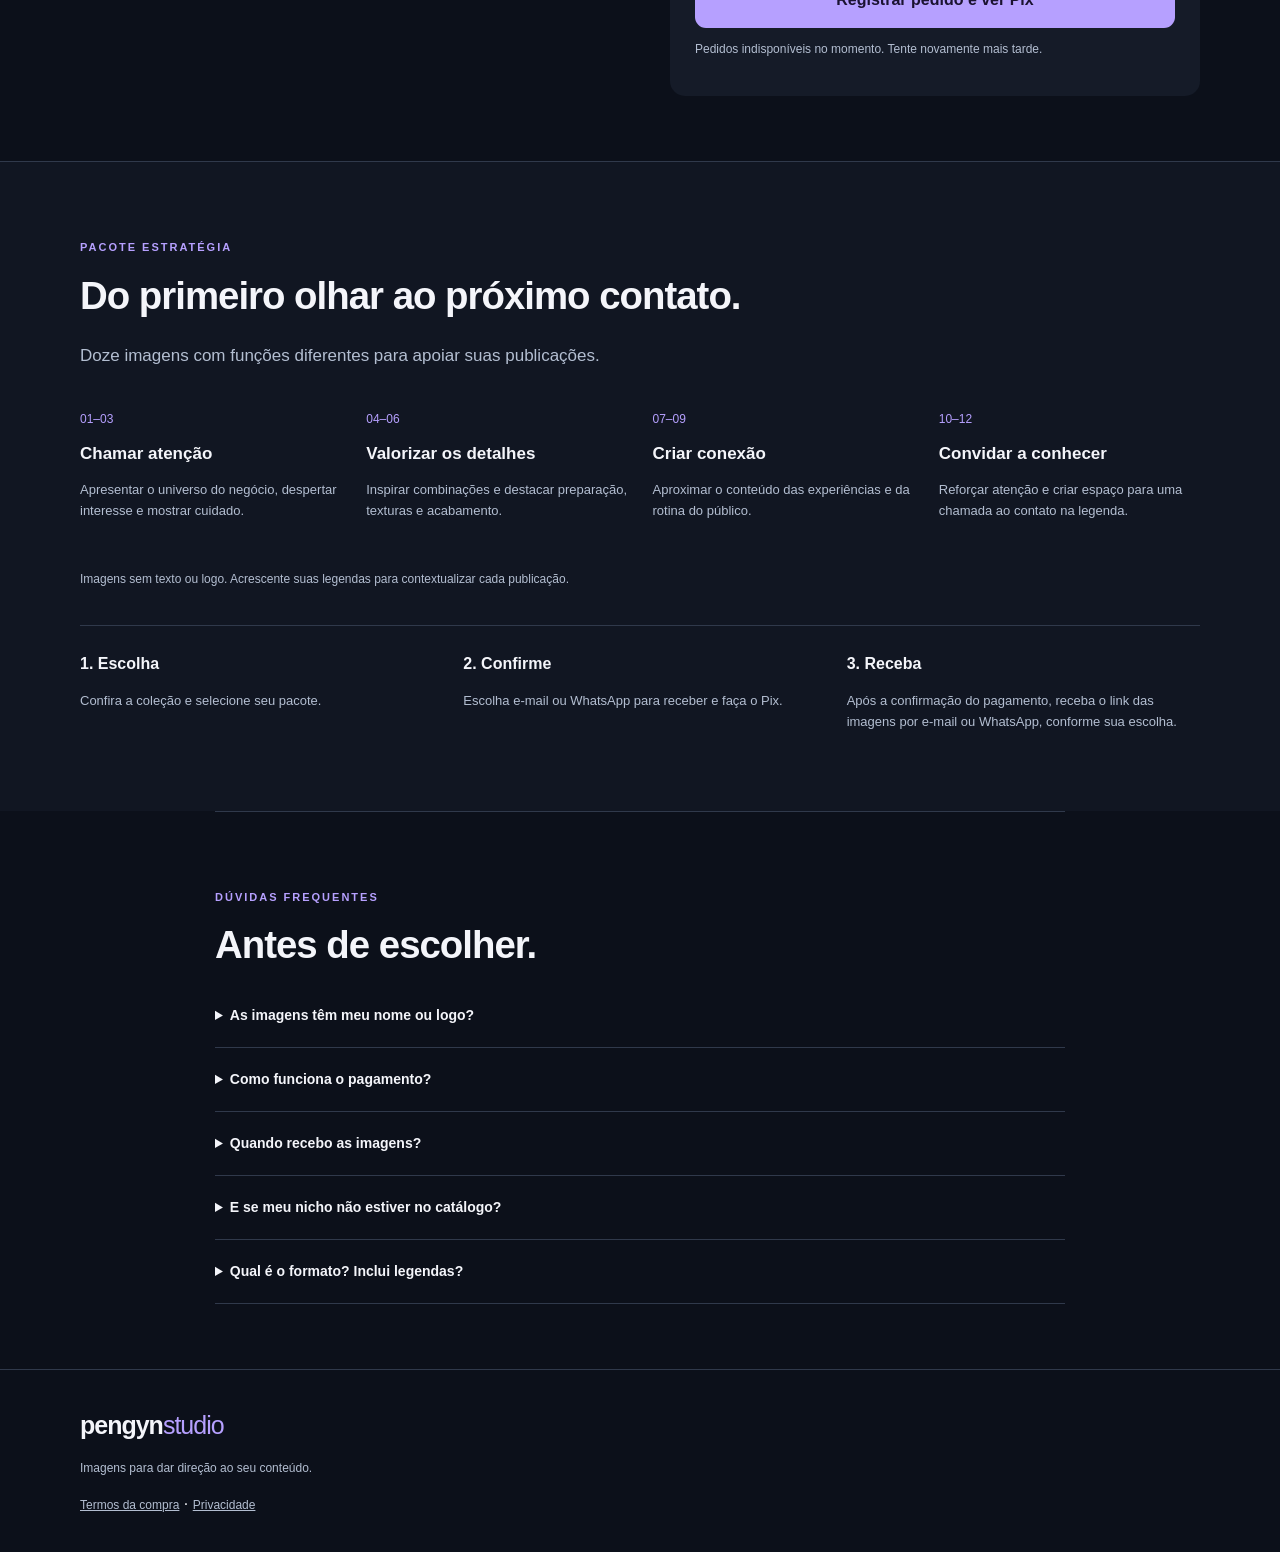
==== commit 112f5c81: "Prepare complete image catalog with manual Pix and delivery choice" ====
--- a/frontend/index.html
+++ b/frontend/index.html
@@ -1,532 +1,10 @@
-<!DOCTYPE html>
-<html lang="pt-BR">
-<head>
-  <meta charset="UTF-8">
-  <meta name="viewport" content="width=device-width, initial-scale=1.0">
-
-  <title>Pengyn Studio</title>
-
-  <link rel="preconnect" href="https://fonts.googleapis.com">
-  <link rel="preconnect" href="https://fonts.gstatic.com" crossorigin>
-
-  <link href="https://fonts.googleapis.com/css2?family=Plus+Jakarta+Sans:wght@400;500;600;700;800&display=swap" rel="stylesheet">
-
-  <link rel="stylesheet" href="styles.css">
-</head>
-
-<body>
-  <a class="skip-link" href="#onboarding">Ir para criar campanha</a>
-
-  <!-- BACKGROUND GLOW -->
-  <div class="bg-glow glow-1"></div>
-  <div class="bg-glow glow-2"></div>
-
-  <!-- NAVBAR -->
-  <header class="navbar">
-    <div class="container nav-wrapper">
-
-      <div class="logo" id="logo-top">
-        pengyn<span>studio</span>
-      </div>
-
-      <nav class="nav-links">
-        <a href="#benefits">Benefícios</a>
-        <a href="#showcase">Exemplos</a>
-        <a href="#how-it-works">Como Funciona</a>
-        <a href="#onboarding">Planos</a>
-        <a href="#faq">FAQ</a>
-      </nav>
-
-    </div>
-  </header>
-
-  <!-- HERO -->
-  <section class="hero">
-    <div class="container hero-grid">
-      <div class="hero-content reveal">
-
-        <h1>
-          Planeje e crie <span class="dynamic-text">posts para sua marca</span> com apoio de IA
-        </h1>
-
-        <p class="hero-subtitle">
-          Descreva seu negócio, veja uma proposta de campanha e fale conosco para solicitar imagens e legendas para sua marca.
-        </p>
-
-        <div class="hero-actions">
-          <a href="#onboarding" class="primary-button">
-            Gerar meus posts
-          </a>
-          <a href="#showcase" class="secondary-button">
-            Ver exemplos
-          </a>
-        </div>
-
-      </div>
-    </div>
-  </section>
-
-  <!-- SOCIAL PROOF PREMIUM -->
-  <section class="social-proof reveal">
-    <div class="container">
-      <div class="proof-header">
-        <span class="section-tag">
-          O QUE VOCÊ RECEBE
-        </span>
-        <h2>
-          Uma campanha organizada, do planejamento à entrega.
-        </h2>
-        <p>
-          Escolha o pacote, confira a sequência de temas e envie o briefing para atendimento.
-        </p>
-      </div>
-
-      <div class="metrics-grid">
-        <div class="metric-card">
-          <h3>3–12</h3>
-          <span>Posts por pacote</span>
-        </div>
-        <div class="metric-card">
-          <h3>1:1</h3>
-          <span>Formato do Instagram</span>
-        </div>
-        <div class="metric-card">
-          <h3>1:1</h3>
-          <span>Atendimento pelo WhatsApp</span>
-        </div>
-        <div class="metric-card">
-          <h3>ARTE</h3>
-          <span>Imagens e legendas por post</span>
-        </div>
-      </div>
-    </div>
-  </section>
-
-  <!-- BENEFITS -->
-  <section id="benefits" class="benefits">
-    <div class="container">
-      <div class="section-header reveal">
-        <span class="section-tag">
-          BENEFÍCIOS
-        </span>
-        <h2>
-          Uma forma simples de preparar sua próxima campanha.
-        </h2>
-      </div>
-
-      <div class="benefits-grid">
-        <div class="benefit-card reveal">
-          <h3>Direção visual</h3>
-          <p>
-            Imagens criadas com o estilo e as orientações que você informar.
-          </p>
-        </div>
-        <div class="benefit-card reveal">
-          <h3>Atendimento direto</h3>
-          <p>Combine pagamento e prazo de entrega antes de confirmar o pedido.</p>
-        </div>
-        <div class="benefit-card reveal">
-          <h3>Conteúdo para publicar</h3>
-          <p>
-            Receba uma imagem quadrada e uma legenda por post, com direito a gerar uma nova versão de cada arte.
-          </p>
-        </div>
-      </div>
-    </div>
-  </section>
-
-  <!-- SHOWCASE -->
-  <section id="showcase" class="showcase">
-    <div class="container">
-      <div class="section-header reveal">
-        <span class="section-tag">
-          EXEMPLOS
-        </span>
-        <h2>
-          Referências visuais de estilos e segmentos.
-        </h2>
-      </div>
-
-      <p class="section-subtitle">Imagens ilustrativas para mostrar a direção visual. Sua campanha será criada a partir do briefing.</p>
-      <div class="showcase-grid">
-
-          <div class="showcase-card reveal">
-          <img src="images/barbearia.jfif" alt="Exemplo Barbearia">
-        </div>
-
-
-          <div class="showcase-card reveal">
-          <img src="images/estetica.jfif" alt="Exemplo Estética">
-        </div>
-
- 
-      
-             <div class="showcase-card reveal">
-          <img src="images/hamburgueria.jpg" alt="Exemplo Hamburgueria">
-        </div>
-      </div>
-    </div>
-  </section>
-
-  <!-- HOW IT WORKS -->
-  <section id="how-it-works" class="how-it-works">
-    <div class="container">
-      <div class="section-header reveal">
-        <span class="section-tag">PASSO A PASSO</span>
-        <h2>Como funciona o <span class="brand-text">pengyn<span>studio</span></span></h2>
-        <p class="section-subtitle">
-          Em poucos cliques você monta a prévia da campanha e envia o briefing para atendimento.
-        </p>
-      </div>
-
-      <div class="steps-grid">
-        <div class="step-card reveal">
-          <div class="step-number">01</div>
-          <div class="step-icon">🎯</div>
-          <h3>Defina sua Marca</h3>
-          <p>Selecione seu nicho de atuação, o objetivo central das publicações e a linha estética desejada.</p>
-        </div>
-
-        <div class="step-card reveal">
-          <div class="step-number">02</div>
-          <div class="step-icon">📦</div>
-          <h3>Escolha o Pacote</h3>
-          <p>Defina o volume ideal para o seu perfil (3, 6 ou 12 posts) de acordo com a frequência que precisa.</p>
-        </div>
-
-        <div class="step-card reveal">
-          <div class="step-number">03</div>
-          <div class="step-icon">⚡</div>
-          <h3>Receba a Estratégia</h3>
-          <p>Confira os temas sugeridos antes de enviar o briefing. As artes finais serão produzidas após a confirmação do pedido e do pagamento.</p>
-        </div>
-
-        <div class="step-card reveal">
-          <div class="step-number">04</div>
-          <div class="step-icon">🚀</div>
-          <h3>Converse e receba</h3>
-          <p>Envie a solicitação pelo WhatsApp. Combinaremos o pagamento e o prazo antes de começar a produção.</p>
-        </div>
-      </div>
-    </div>
-  </section>
-
-  <!-- ONBOARDING (ENGINE) -->
-  <section id="onboarding" class="onboarding">
-    <div class="container reveal">
-      <div class="cta-box">
-        
-        <div class="engine-topbar">
-          <div class="engine-status">
-            <span class="pulse-dot"></span> Verificando serviço...
-          </div>
-          <div class="engine-version">
-            Campanhas para Instagram
-          </div>
-        </div>
-
-        <h2>Vamos montar sua campanha.</h2>
-        <p style="margin-bottom: 24px;">
-          Conte sobre seu negócio para montar uma prévia dos posts.
-        </p>
-
-        <div class="step-indicator" aria-live="polite" style="font-weight: 600; color: var(--primary); margin-bottom: 12px; font-size: 0.9rem;">
-          Etapa 1 de 5
-        </div>
-
-        <div class="progress-bar" role="progressbar" aria-label="Progresso do briefing" aria-valuemin="0" aria-valuemax="5" aria-valuenow="1" style="max-width: 600px; margin: 0 auto 40px;">
-          <div class="progress"></div>
-        </div>
-
-        <div class="questions-wrapper" style="position: relative; min-height: 180px;">
-          
-          <div class="question-block" data-step="1">
-            <h3 style="margin-bottom: 10px; font-size: 1.4rem;">Qual é o seu nicho?</h3>
-            <p class="question-helper">Escolha uma opção ou informe o seu segmento.</p>
-
-            <div class="chips niche-chips">
-              <button type="button" data-value="hamburgueria">Hamburgueria</button>
-              <button type="button" data-value="barbearia">Barbearia</button>
-              <button type="button" data-value="estetica">Estética</button>
-              <button type="button" data-value="moda">Moda</button>
-              <button type="button" data-value="restaurante">Restaurante</button>
-              <button type="button" id="btn-other-niche" class="other-niche-chip">Outro</button>
-            </div>
-
-            <div id="custom-niche-panel" class="custom-niche-panel hidden">
-              <label for="custom-niche-input">Qual é o seu nicho?</label>
-              <div class="custom-niche-row">
-                <input
-                  type="text"
-                  id="custom-niche-input"
-                  maxlength="80"
-                  placeholder="Ex: Pet shop, Advocacia, Fotografia..."
-                  autocomplete="off"
-                >
-                <button type="button" id="btn-custom-niche-continue" class="primary-button">
-                  Continuar
-                </button>
-              </div>
-            </div>
-          </div>
-
-          <div class="question-block hidden" data-step="2">
-            <button type="button" class="back-step">← Voltar</button>
-            <h3 style="margin-bottom: 20px; font-size: 1.4rem;">Qual seu objetivo principal?</h3>
-            <div class="chips">
-              <button data-value="vendas">Mais vendas</button>
-              <button data-value="clientes">Atrair clientes</button>
-              <button data-value="autoridade">Criar autoridade</button>
-              <button data-value="whatsapp">Mensagens no WhatsApp</button>
-            </div>
-          </div>
-
-          <div class="question-block hidden" data-step="3">
-            <button type="button" class="back-step">← Voltar</button>
-            <h3 style="margin-bottom: 20px; font-size: 1.4rem;">Qual estilo visual representa sua marca?</h3>
-            <div class="chips">
-              <button data-value="premium">Premium</button>
-              <button data-value="minimalista">Minimalista</button>
-              <button data-value="luxo">Luxo</button>
-              <button data-value="vibrante">Vibrante</button>
-            </div>
-          </div>
-
-          <div class="question-block hidden" data-step="4">
-            <button type="button" class="back-step">← Voltar</button>
-            <h3>O que vamos divulgar?</h3>
-            <p class="question-helper">Informe dados reais; não inventaremos preços, depoimentos ou ofertas.</p>
-            <form id="brand-brief-form" class="brief-form">
-              <label>Produto ou serviço principal <input id="brief-product" maxlength="120" required placeholder="Ex.: hambúrguer artesanal"></label>
-              <label>Para quem é? <input id="brief-audience" maxlength="120" placeholder="Ex.: moradores da região"></label>
-              <label>Cores da marca <input id="brief-colors" maxlength="120" placeholder="Ex.: azul e branco"></label>
-              <label>Orientações confirmadas <textarea id="brief-notes" maxlength="500" rows="3" placeholder="Ex.: tom descontraído; não mencionar preços"></textarea></label>
-              <button type="submit" class="primary-button">Ver pacotes</button>
-            </form>
-          </div>
-          <div class="question-block hidden" data-step="5">
-            <button type="button" class="back-step">← Voltar</button>
-            <h3 style="margin-bottom: 20px; font-size: 1.4rem;">Escolha seu pacote ideal.</h3>
-            <div class="pricing-grid-onboarding">
-              <div class="price-card-onboarding">
-                <h3>Starter</h3>
-                <div class="price">R$ 9,90</div>
-                <p>3 imagens quadradas + 3 legendas</p>
-                <button type="button" class="plan-cta-onboarding" data-quantity="3">Escolher plano</button>
-              </div>
-
-              <div class="price-card-onboarding featured">
-                <div class="featured-badge">DESTAQUE</div>
-                <h3>Professional</h3>
-                <div class="price">R$ 14,90</div>
-                <p>6 imagens quadradas + 6 legendas</p>
-                <button type="button" class="plan-cta-onboarding" data-quantity="6">Escolher plano</button>
-              </div>
-
-              <div class="price-card-onboarding">
-                <h3>Business</h3>
-                <div class="price">R$ 19,90</div>
-                <p>12 imagens quadradas + 12 legendas</p>
-                <button type="button" class="plan-cta-onboarding" data-quantity="12">Escolher plano</button>
-              </div>
-            </div>
-            <p class="package-explanation">Escolha quantos posts deseja criar. Veja os temas antes de confirmar a compra.</p>
-          </div>
-
-        </div>
-
-        <div id="loading-state" class="hidden">
-          <div class="loader"></div>
-          <p style="font-weight: 600; color: var(--primary);">Estruturando pacote ideal...</p>
-        </div>
-
-        <div id="result-card" class="result-card feed-result-card hidden">
-          <div class="result-intro">
-            <span class="result-eyebrow">PRÉVIA DA CAMPANHA</span>
-            <h2>Confira os temas da campanha.</h2>
-            <p class="subtitle">
-              A versão final será criada após a confirmação do pedido.
-            </p>
-          </div>
-
-          <div class="strategy-context">
-            <div><strong>Nicho:</strong> <span id="out-niche">-</span></div>
-            <div><strong>Produto:</strong> <span id="out-product">-</span></div>
-            <div><strong>Objetivo:</strong> <span id="out-goal">-</span></div>
-            <div><strong>Estilo:</strong> <span id="out-style">-</span></div>
-            <div><strong>Pacote:</strong> <span id="out-quantity">-</span></div>
-          </div>
-
-          <div class="feed-preview-shell">
-            <div class="feed-preview-header">
-              <div>
-                <span class="feed-preview-label">PRÉVIA DE TEMAS</span>
-                <h3>Assim seus posts se organizam no feed</h3>
-              </div>
-              <span class="feed-preview-count" id="feed-preview-count">- posts</span>
-            </div>
-
-            <div class="feed-profile-bar" aria-hidden="true">
-              <span class="feed-profile-avatar">P</span>
-              <span class="feed-profile-name">Prévia do seu perfil <small>Grade de publicações · exemplo visual</small></span>
-              <span class="feed-profile-menu">•••</span>
-            </div>
-            <div class="strategy-grid feed-strategy-grid" id="dynamic-grid">
-              <!-- Tiles do mapa visual injetados via JS -->
-            </div>
-
-            <p class="feed-preview-disclaimer">Imagens ilustrativas da composição. Cada arte será criada para sua marca após o pagamento.</p>
-            <h4 class="feed-plan-heading">O papel de cada post</h4>
-            <ol id="feed-plan-list" class="feed-plan-list"></ol>
-
-          </div>
-
-          <div class="result-conversion-copy">
-            <strong>A estratégia está pronta.</strong>
-            <span>Envie o briefing para conversar sobre o pedido, o pagamento e o prazo de entrega.</span>
-          </div>
-
-          <div class="result-actions">
-            <button type="button" id="btn-checkout" class="primary-button">Solicitar pelo WhatsApp</button>
-            <button type="button" id="btn-restart" class="secondary-button">Refazer estratégia</button>
-          </div>
-
-          <div id="checkout-panel" class="flow-panel hidden">
-            <h3>Revise sua solicitação</h3>
-            <div id="checkout-summary" class="checkout-summary" aria-live="polite"></div>
-            <p class="flow-note">Ao tocar no botão, o WhatsApp abrirá com seu briefing preenchido. Revise a mensagem e envie para iniciar o atendimento. O pagamento será combinado na conversa.</p>
-            <p class="checkout-terms">Antes de confirmar a compra, consulte os <a href="legal/terms.html" target="_blank" rel="noopener noreferrer">Termos de Uso</a> e a <a href="legal/refund.html" target="_blank" rel="noopener noreferrer">política de cancelamento e reembolso</a>.</p>
-            <a id="pilot-whatsapp-link" class="primary-button pilot-whatsapp-link" target="_blank" rel="noopener noreferrer">Abrir WhatsApp com meu briefing</a>
-          </div>
-        </div>
-
-      </div>
-    </div>
-  </section>
-
-  
-
-  <!-- FAQ -->
-  <section id="faq" class="faq">
-    <div class="container">
-      <div class="section-header reveal">
-        <span class="section-tag">
-          FAQ
-        </span>
-        <h2>
-          Perguntas frequentes.
-        </h2>
-      </div>
-
-      <div class="faq-list">
-        <div class="faq-item reveal">
-          <button class="faq-question">
-            Como funcionam os pacotes e o pagamento?
-          </button>
-          <div class="faq-answer">
-            <p>A compra é única, sem assinatura. Você pode solicitar 3 posts por R$ 9,90, 6 por R$ 14,90 ou 12 por R$ 19,90. Cada post inclui uma imagem quadrada e uma legenda. Combinamos o pagamento e o prazo no WhatsApp antes de confirmar o pedido.</p>
-          </div>
-        </div>
-
-        <div class="faq-item reveal">
-          <button class="faq-question">
-            Como recebo minha campanha?
-          </button>
-          <div class="faq-answer">
-            <p>O prazo e a forma de entrega são combinados no atendimento antes do pagamento. Enviaremos as imagens e legendas diretamente, sem área de acompanhamento nesta versão.</p>
-          </div>
-        </div>
-
-        <div class="faq-item reveal">
-          <button class="faq-question">
-            Posso pedir ajustes?
-          </button>
-          <div class="faq-answer">
-            <p>As imagens são criadas a partir do briefing informado. Você pode solicitar uma nova versão de cada arte uma vez, pelo atendimento.</p>
-          </div>
-        </div>
-
-        <div class="faq-item reveal">
-          <button class="faq-question">
-            O pagamento acontece aqui no site?
-          </button>
-          <div class="faq-answer">
-            <p>Não. A prévia é gratuita e não cobra nada. Se quiser contratar, fale conosco pelo WhatsApp; você receberá as instruções de pagamento após confirmar o pacote e o prazo.</p>
-          </div>
-        </div>
-      </div>
-    </div>
-  </section>
-
-  <footer class="site-footer">
-    <div class="container">
-      <div class="footer-grid">
-        
-        <!-- Coluna 1 - Pengyn Studio -->
-        <div class="footer-col">
-          <div class="footer-logo">
-            pengyn<span>studio</span>
-          </div>
-          <p class="footer-description">
-            Crie imagens e conteúdos profissionais com inteligência artificial.
-          </p>
-        </div>
-
-        <!-- Coluna 2 - Produto -->
-        <div class="footer-col">
-          <h4>Produto</h4>
-          <ul class="footer-links">
-            <li><a href="#">Início</a></li>
-            <li><a href="#how-it-works">Como Funciona</a></li>
-            <li><a href="#onboarding">Planos</a></li>
-            <li><a href="#faq">FAQ</a></li>
-          </ul>
-        </div>
-
-        <!-- Coluna 3 - Legal -->
-        <div class="footer-col">
-          <h4>Legal</h4>
-          <ul class="footer-links">
-            <li><a href="legal/terms.html" id="terms-link">Termos de Uso</a></li>
-            <li><a href="legal/privacy.html" id="privacy-link">Política de Privacidade</a></li>
-            <li><a href="legal/cookies.html" id="cookies-link">Política de Cookies</a></li>
-            <li><a href="legal/refund.html" id="refund-link">Cancelamento e Reembolso</a></li>
-          </ul>
-        </div>
-
-        <!-- Coluna 4 - Atendimento -->
-        <div class="footer-col">
-          <h4>Atendimento</h4>
-          <ul class="footer-links">
-            <li>
-              <a href="https://wa.me/5511967858493" target="_blank" rel="noopener noreferrer">
-                WhatsApp: +55 11 96785-8493
-              </a>
-            </li>
-            <li><a href="mailto:contato@pengynstudio.com">contato@pengynstudio.com</a></li>
-          </ul>
-        </div>
-
-      </div>
-
-      <div class="footer-bottom">
-        <p>© 2026 Pengyn Studio. Todos os direitos reservados.</p>
-      </div>
-    </div>
-  </footer>
-
-  <!-- WHATSAPP FLOATING BUTTON -->
-  <a href="https://wa.me/5511967858493?text=Olá!%20Vim%20pelo%20Pengyn%20Studio%20e%20gostaria%20de%20saber%20mais%20sobre%20os%20planos." 
-     class="whatsapp-float" 
-     target="_blank" 
-     rel="noopener noreferrer"
-     aria-label="Contato via WhatsApp">
-    <svg xmlns="http://www.w3.org/2000/svg" width="24" height="24" viewBox="0 0 24 24" fill="none" stroke="currentColor" stroke-width="2" stroke-linecap="round" stroke-linejoin="round">
-      <path d="M22 16.92v3a2 2 0 0 1-2.18 2 19.79 19.79 0 0 1-8.63-3.07 19.5 19.5 0 0 1-6-6 19.79 19.79 0 0 1-3.07-8.67A2 2 0 0 1 4.11 2h3a2 2 0 0 1 2 1.72 12.84 12.84 0 0 0 .7 2.81 2 2 0 0 1-.45 2.11L8.09 9.91a16 16 0 0 0 6 6l1.27-1.27a2 2 0 0 1 2.11-.45 12.84 12.84 0 0 0 2.81.7A2 2 0 0 1 22 16.92z"></path>
-    </svg>
-  </a>
-
-  <script src="script.js?v=assisted-pilot-1"></script>
-
-</body>
-</html>
+<!doctype html><html lang="pt-BR"><head><meta charset="utf-8"><meta name="viewport" content="width=device-width,initial-scale=1"><title>Pengyn Studio — coleções para seu negócio</title><meta name="description" content="Coleções de imagens prontas para o seu negócio. Escolha seu nicho e confira os pacotes."><link rel="stylesheet" href="catalog.css?v=1"><script defer src="catalog-data.js?v=1"></script><script defer src="catalog.js?v=manual-1"></script></head><body>
+<a class="skip" href="#catalogo">Ir para as coleções</a><header><div class="wrap nav"><a class="brand" href="#">pengyn<span>studio</span></a><nav><a href="#catalogo">Coleções</a><a href="#estrategia">Como funciona</a><a href="#faq">Dúvidas</a></nav><a class="button" href="#catalogo">Escolher meu pacote</a></div></header>
+<main><section class="wrap hero"><div><p class="eyebrow">CONTEÚDO VISUAL PARA SEU NEGÓCIO</p><h1>Seu próximo post começa com <span class="typing" aria-hidden="true">uma boa imagem.</span><span class="sr-only">uma boa imagem.</span></h1><p class="lead">Coleções de imagens prontas, com uma sequência pensada para dar variedade e consistência ao seu feed.</p><a class="button" href="#catalogo">Explorar as coleções ↗</a><p class="muted">3, 6 ou 12 imagens · formato vertical para o feed</p></div><aside class="visual"><div class="profile"><b class="avatar">p</b><div><strong>Seu feed, com direção.</strong><small>Uma coleção. Diferentes momentos.</small></div></div><div class="mood-grid" aria-hidden="true"><div>atrair</div><div>inspirar</div><div>conectar</div><div>cuidar</div><div>valorizar</div><div>convidar</div></div><p>Ilustração da sequência visual. Confira as fotos na coleção.</p></aside></section>
+<section class="wrap section" id="catalogo"><p class="eyebrow">ENCONTRE SUA COLEÇÃO</p><h2>Qual é o universo do seu negócio?</h2><p class="lead">Escolha uma categoria para conhecer a direção visual e os pacotes.</p><div id="categories" class="categories" role="group" aria-label="Macro nichos"></div><article class="collection"><div><p id="collection-code" class="eyebrow"></p><h3 id="collection-name"></h3><p id="collection-description"></p><p id="collection-compatibility" class="muted"></p><div id="palette" class="palette"></div><p id="collection-status" class="status"></p></div><div><div id="preview-grid" class="preview-grid"></div><p id="preview-note" class="muted"></p></div></article>
+<div class="plans" role="group" aria-label="Pacotes"><button class="plan" data-quantity="3" aria-pressed="false"><span>ESSENCIAL</span><strong>3 imagens</strong><p>Uma seleção para começar.</p><b>R$ 9,90</b></button><button class="plan" data-quantity="6" aria-pressed="false"><span>PRESENÇA</span><strong>6 imagens</strong><p>Mais variedade para publicar.</p><b>R$ 14,90</b></button><button class="plan selected" data-quantity="12" aria-pressed="true"><span>ESTRATÉGIA</span><strong>12 imagens</strong><p>A sequência visual completa.</p><b>R$ 19,90</b></button></div>
+<div class="callout"><div><h3>Seu nicho ainda não aparece aqui?</h3><p>Informe a categoria e o segmento que você procura.</p></div><button id="custom-request" class="button secondary">Solicitar outro nicho</button></div>
+<section id="pedido" class="order"><div><p class="eyebrow">SEU PACOTE</p><h2>Confira sua escolha.</h2><div id="order-summary" class="summary" aria-live="polite"></div><p id="delivery-description" class="muted"></p></div><form id="catalog-order-form"><fieldset><legend class="sr-only">Tipo de pedido</legend><label class="inline"><input type="radio" name="mode" value="catalog" checked> Coleção selecionada</label><label class="inline"><input type="radio" name="mode" value="custom"> Nicho fora do catálogo</label></fieldset><div id="custom-fields" hidden><label for="macro">Categoria / macro nicho</label><input id="macro" maxlength="100" placeholder="Ex.: alimentação"><label for="micro">Segmento / micro nicho</label><input id="micro" maxlength="100" placeholder="Ex.: confeitaria artesanal"><label for="details">Quais temas você procura?</label><textarea id="details" rows="3" maxlength="1500" placeholder="Descreva os elementos que gostaria de ver nas imagens."></textarea></div><label for="client-name">Seu nome</label><input id="client-name" autocomplete="name" maxlength="100" required><label for="delivery-channel">Como prefere receber?</label><select id="delivery-channel"><option value="email">E-mail</option><option value="whatsapp">WhatsApp</option></select><div id="email-field"><label for="client-email">Seu e-mail</label><input id="client-email" type="email" autocomplete="email" maxlength="254" required></div><div id="phone-field" hidden><label for="client-phone">WhatsApp com DDD</label><input id="client-phone" type="tel" autocomplete="tel" maxlength="22" placeholder="(11) 99999-9999"><small>Você receberá o link manualmente neste número.</small></div><label for="payer">Nome do titular da conta que fará o Pix</label><input id="payer" maxlength="100" required><label class="honeypot" aria-hidden="true">Deixe vazio<input id="website" tabindex="-1" autocomplete="off"></label><label class="inline terms"><input id="accept" type="checkbox" required><span>Conferi o pacote e concordo com os <a href="legal/catalog-terms.html" target="_blank" rel="noopener">termos da compra</a>.</span></label><button id="order-submit" class="button" type="submit">Registrar pedido e ver Pix</button><p id="order-feedback" class="muted" role="status" aria-live="polite"></p></form></section><section id="manual-payment" class="payment-panel" hidden><p class="eyebrow">PEDIDO RECEBIDO</p><h2>Agora, faça o Pix.</h2><p id="payment-order-id"></p><p id="payment-amount"></p><img id="pix-qr" alt="QR Code para pagamento Pix" hidden><label for="pix-code">Pix copia e cola</label><textarea id="pix-code" readonly rows="4"></textarea><button id="copy-pix" type="button" class="button">Copiar código Pix</button><p id="copy-feedback" role="status"></p><p>Confira o valor e o destinatário no aplicativo do seu banco antes de confirmar.</p><p id="payment-notice"></p><p id="confirmation-notice" class="muted"></p><p class="muted">O pedido aguarda conferência manual. Esta página não confirma automaticamente o pagamento.</p></section></section>
+<section id="estrategia" class="section strategy"><div class="wrap"><p class="eyebrow">PACOTE ESTRATÉGIA</p><h2>Do primeiro olhar ao próximo contato.</h2><p class="lead">Doze imagens com funções diferentes para apoiar suas publicações.</p><div class="strategy-grid"><article><span>01–03</span><h3>Chamar atenção</h3><p>Apresentar o universo do negócio, despertar interesse e mostrar cuidado.</p></article><article><span>04–06</span><h3>Valorizar os detalhes</h3><p>Inspirar combinações e destacar preparação, texturas e acabamento.</p></article><article><span>07–09</span><h3>Criar conexão</h3><p>Aproximar o conteúdo das experiências e da rotina do público.</p></article><article><span>10–12</span><h3>Convidar a conhecer</h3><p>Reforçar atenção e criar espaço para uma chamada ao contato na legenda.</p></article></div><p class="muted">Imagens sem texto ou logo. Acrescente suas legendas para contextualizar cada publicação.</p><div class="steps"><article><b>1. Escolha</b><p>Confira a coleção e selecione seu pacote.</p></article><article><b>2. Confirme</b><p>Escolha e-mail ou WhatsApp para receber e faça o Pix.</p></article><article><b>3. Receba</b><p>Após a confirmação do pagamento, receba o link das imagens por e-mail ou WhatsApp, conforme sua escolha.</p></article></div></div></section>
+<section id="faq" class="wrap section faq"><p class="eyebrow">DÚVIDAS FREQUENTES</p><h2>Antes de escolher.</h2><details><summary>As imagens têm meu nome ou logo?</summary><p>Você recebe imagens prontas, sem personalização, textos ou logos. Pode publicá-las com suas próprias legendas.</p></details><details><summary>Como funciona o pagamento?</summary><p>A compra é avulsa, por pacote. Após registrar o pedido, você verá o QR Code e o Pix copia e cola do pacote. A confirmação do pagamento é feita manualmente.</p></details><details><summary>Quando recebo as imagens?</summary><p>As coleções disponíveis são entregues após a confirmação do pagamento. Para nichos fora do catálogo, o prazo será apresentado antes do pagamento.</p></details><details><summary>E se meu nicho não estiver no catálogo?</summary><p>Selecione “Nicho fora do catálogo” e informe categoria, segmento e temas. Esses dados acompanham seu pedido.</p></details><details><summary>Qual é o formato? Inclui legendas?</summary><p>Imagens verticais em 1080 × 1350 pixels, JPG ou PNG. Esta versão oferece imagens, e você acrescenta suas legendas.</p></details></section></main>
+<footer><div class="wrap"><a class="brand" href="#">pengyn<span>studio</span></a><p>Imagens para dar direção ao seu conteúdo.</p><a href="legal/catalog-terms.html">Termos da compra</a> · <a href="legal/catalog-privacy.html">Privacidade</a></div></footer></body></html>
--- a/frontend/catalog.css
+++ b/frontend/catalog.css
@@ -0,0 +1,3 @@
+:root{--bg:#0c101a;--panel:#151b28;--line:#30394b;--ink:#f4f5fa;--muted:#b3bed1;--accent:#b6a0ff}*{box-sizing:border-box}html{scroll-behavior:smooth;scroll-padding-top:90px}body{margin:0;background:var(--bg);color:var(--ink);font:16px/1.65 Arial,sans-serif}button,input,textarea{font:inherit}button{cursor:pointer}a{color:inherit}a:focus-visible,button:focus-visible,input:focus-visible,textarea:focus-visible,summary:focus-visible{outline:3px solid var(--accent);outline-offset:4px}.wrap{width:min(1120px,calc(100% - 48px));margin:auto}header{position:sticky;top:0;background:#0c101af5;border-bottom:1px solid var(--line);z-index:10}.nav{min-height:80px;display:flex;align-items:center;justify-content:space-between;gap:25px}.brand{font-size:25px;letter-spacing:-1px;font-weight:800;text-decoration:none}.brand span{color:var(--accent);font-weight:400}nav{display:flex;gap:24px}nav a{font-size:13px;color:var(--muted);text-decoration:none}.button{display:inline-flex;justify-content:center;align-items:center;background:var(--accent);color:#1b1231;font-weight:700;border:1px solid transparent;border-radius:11px;padding:13px 22px;min-height:48px;text-decoration:none}.button:hover{filter:brightness(1.1)}.secondary{background:var(--panel);border-color:#75819a;color:var(--ink)}.hero{display:grid;grid-template-columns:1.1fr 1fr;gap:65px;align-items:center;padding-top:80px;padding-bottom:85px}.eyebrow{font-size:11px;letter-spacing:2px;font-weight:700;color:var(--accent)}h1{font-size:clamp(36px,4.4vw,56px);line-height:1.15;letter-spacing:-2px;margin:20px 0}.typing{display:block;height:2.3em;overflow:hidden;color:var(--accent)}h2{font-size:clamp(29px,3vw,40px);line-height:1.25;letter-spacing:-1px;margin:15px 0}h3{line-height:1.35;margin:0 0 12px}.lead{color:var(--muted);max-width:650px;font-size:17px;margin:22px 0 30px}.muted{font-size:12px;color:var(--muted)}.visual{background:#eeeae3;border-radius:22px;color:#252636;padding:22px;transform:rotate(2deg);box-shadow:0 25px 80px #8470d820}.profile{display:flex;align-items:center;gap:12px;margin-bottom:20px}.profile small{display:block;font-size:11px;color:#65616e}.profile strong{font-size:14px}.avatar{width:40px;height:40px;display:grid;place-items:center;background:#272331;color:white;border-radius:50%;font-size:22px}.mood-grid{display:grid;grid-template-columns:repeat(3,1fr);gap:5px}.mood-grid div{aspect-ratio:4/5;display:flex;align-items:end;padding:12px;color:#292234;font-size:12px;background:radial-gradient(ellipse at 70% 25%,#eacba8 0 28%,transparent 29%),linear-gradient(40deg,#ae7959,#ead0b2)}.mood-grid div:nth-child(2n){background:radial-gradient(ellipse at 60% 65%,#ccd6b8 0 30%,transparent 31%),linear-gradient(140deg,#8e9f82,#dce1d0)}.mood-grid div:nth-child(3n){background:radial-gradient(ellipse at 70% 30%,#d3c3e2 0 30%,transparent 31%),linear-gradient(140deg,#ac93bf,#ede3f2)}.visual>p{font-size:10px;color:#68616e;margin:15px 0 0}.section{border-top:1px solid var(--line);padding-top:65px;padding-bottom:65px}.categories{display:flex;flex-wrap:wrap;gap:9px;margin:30px 0}.category{border:1px solid var(--line);color:var(--muted);background:transparent;padding:11px 16px;border-radius:25px;font-size:12px}.category[aria-pressed=true]{background:var(--accent);color:#1b1231;font-weight:700}.collection{display:grid;grid-template-columns:.85fr 1.15fr;gap:40px;background:var(--panel);border:1px solid var(--line);border-radius:18px;padding:30px}.collection h3{font-size:29px}.palette{display:flex;gap:8px;margin-top:20px}.swatch{width:25px;height:25px;border-radius:50%;border:1px solid #ffffff50}.status{font-size:11px;color:var(--accent)}.preview-grid{display:grid;grid-template-columns:repeat(3,minmax(0,1fr));gap:7px}.preview-item{aspect-ratio:4/5;border-radius:7px;position:relative;overflow:hidden;background:#242d40}.preview-item img{width:100%;height:100%;object-fit:cover}.placeholder{height:100%;display:flex;flex-direction:column;align-items:center;justify-content:center;gap:7px;padding:10px;text-align:center;color:#b3bed1;font-size:10px}.placeholder b{font-size:25px;color:#8492ac}.preview-item small{position:absolute;bottom:0;left:0;right:0;background:#101520ee;color:#e3e9f5;padding:5px;font-size:9px}.plans{display:grid;grid-template-columns:repeat(3,1fr);gap:18px;margin:30px 0}.plan{border:1px solid var(--line);border-radius:15px;background:var(--panel);color:var(--ink);padding:24px;text-align:left}.plan.selected{border:2px solid var(--accent);padding:23px;background:#211c36}.plan span{font-size:10px;letter-spacing:1.5px;color:var(--accent)}.plan strong{display:block;font-size:26px;margin:12px 0}.plan p{color:var(--muted);font-size:12px}.plan b{font-size:23px}.callout{display:flex;justify-content:space-between;align-items:center;gap:25px;border-bottom:1px solid var(--line);padding:25px 0}.callout p{font-size:13px;color:var(--muted);margin:0}.callout h3{font-size:18px}.order{display:grid;grid-template-columns:1fr 1fr;gap:60px;margin-top:50px}.summary,form{background:var(--panel);border-radius:15px;padding:25px}.summary p{margin:6px 0}.summary b{font-size:22px}fieldset{border:0;padding:0;margin:0 0 20px}label{display:block;font-size:12px;margin:13px 0 7px}input:not([type=radio]):not([type=checkbox]),textarea{display:block;width:100%;background:var(--bg);color:var(--ink);border:1px solid #5d6b84;border-radius:8px;padding:12px;min-height:48px}textarea{resize:vertical}.inline{display:flex;gap:9px;align-items:start}input[type=checkbox],input[type=radio]{accent-color:var(--accent);margin-top:4px}.terms{margin:22px 0;color:var(--muted)}form>.button{width:100%}.strategy{background:#111622}.strategy-grid{display:grid;grid-template-columns:repeat(4,1fr);gap:25px;margin:35px 0}.strategy-grid span{font-size:12px;color:var(--accent)}.strategy-grid h3{font-size:17px;margin-top:12px}.strategy-grid p,.steps p{font-size:13px;color:var(--muted)}.steps{display:grid;grid-template-columns:repeat(3,1fr);gap:30px;margin-top:35px;padding-top:25px;border-top:1px solid var(--line)}.faq{max-width:850px}details{padding:20px 0;border-bottom:1px solid var(--line)}summary{font-size:14px;font-weight:700;cursor:pointer}details p{font-size:13px;color:var(--muted)}footer{border-top:1px solid var(--line);padding:35px 0}footer p,footer a:not(.brand){font-size:12px;color:var(--muted)}.sr-only,.skip{position:absolute;width:1px;height:1px;overflow:hidden;clip:rect(0,0,0,0)}.skip:focus{position:fixed;top:5px;left:5px;clip:auto;width:auto;height:auto;background:white;color:black;padding:10px;z-index:30}[hidden]{display:none!important}@media(max-width:850px){nav{display:none}.hero{gap:30px}.hero h1{font-size:39px}.strategy-grid{grid-template-columns:repeat(2,1fr)}.order{gap:30px}}@media(max-width:600px){.wrap{width:calc(100% - 32px)}.nav{min-height:70px;gap:10px}.brand{font-size:21px}.nav .button{font-size:11px;padding:10px}.hero{grid-template-columns:1fr;padding-top:45px;padding-bottom:45px}.hero h1{font-size:clamp(32px,8.4vw,40px)}.typing{height:2.3em}.lead{font-size:15px}.visual{transform:none}.section{padding:45px 0}.collection{grid-template-columns:1fr;gap:20px;padding:20px}.plans{gap:8px}.plan{padding:15px 9px}.plan.selected{padding:14px 8px}.plan strong{font-size:17px}.plan b{font-size:16px}.plan p{font-size:10px}.plan span{font-size:8px;letter-spacing:.5px}.callout{align-items:start;flex-direction:column}.order{grid-template-columns:1fr;gap:20px}.steps{grid-template-columns:1fr;gap:15px}.strategy-grid{gap:20px}.preview-item small{font-size:8px}}
+
+select{display:block;width:100%;background:var(--bg);color:var(--ink);border:1px solid #5d6b84;border-radius:8px;padding:12px;min-height:48px}.payment-panel{margin-top:35px;padding:25px;border:1px solid var(--accent);border-radius:16px;background:var(--panel);max-width:700px}.payment-panel img{display:block;max-width:240px;width:100%;background:white;padding:10px}.payment-panel textarea{width:100%;background:var(--bg);color:var(--ink);padding:12px;border-radius:8px;border:1px solid var(--line);overflow-wrap:anywhere}.payment-panel p{overflow-wrap:anywhere}.honeypot{position:absolute;left:-9999px}select:focus-visible{outline:3px solid var(--accent);outline-offset:4px}
